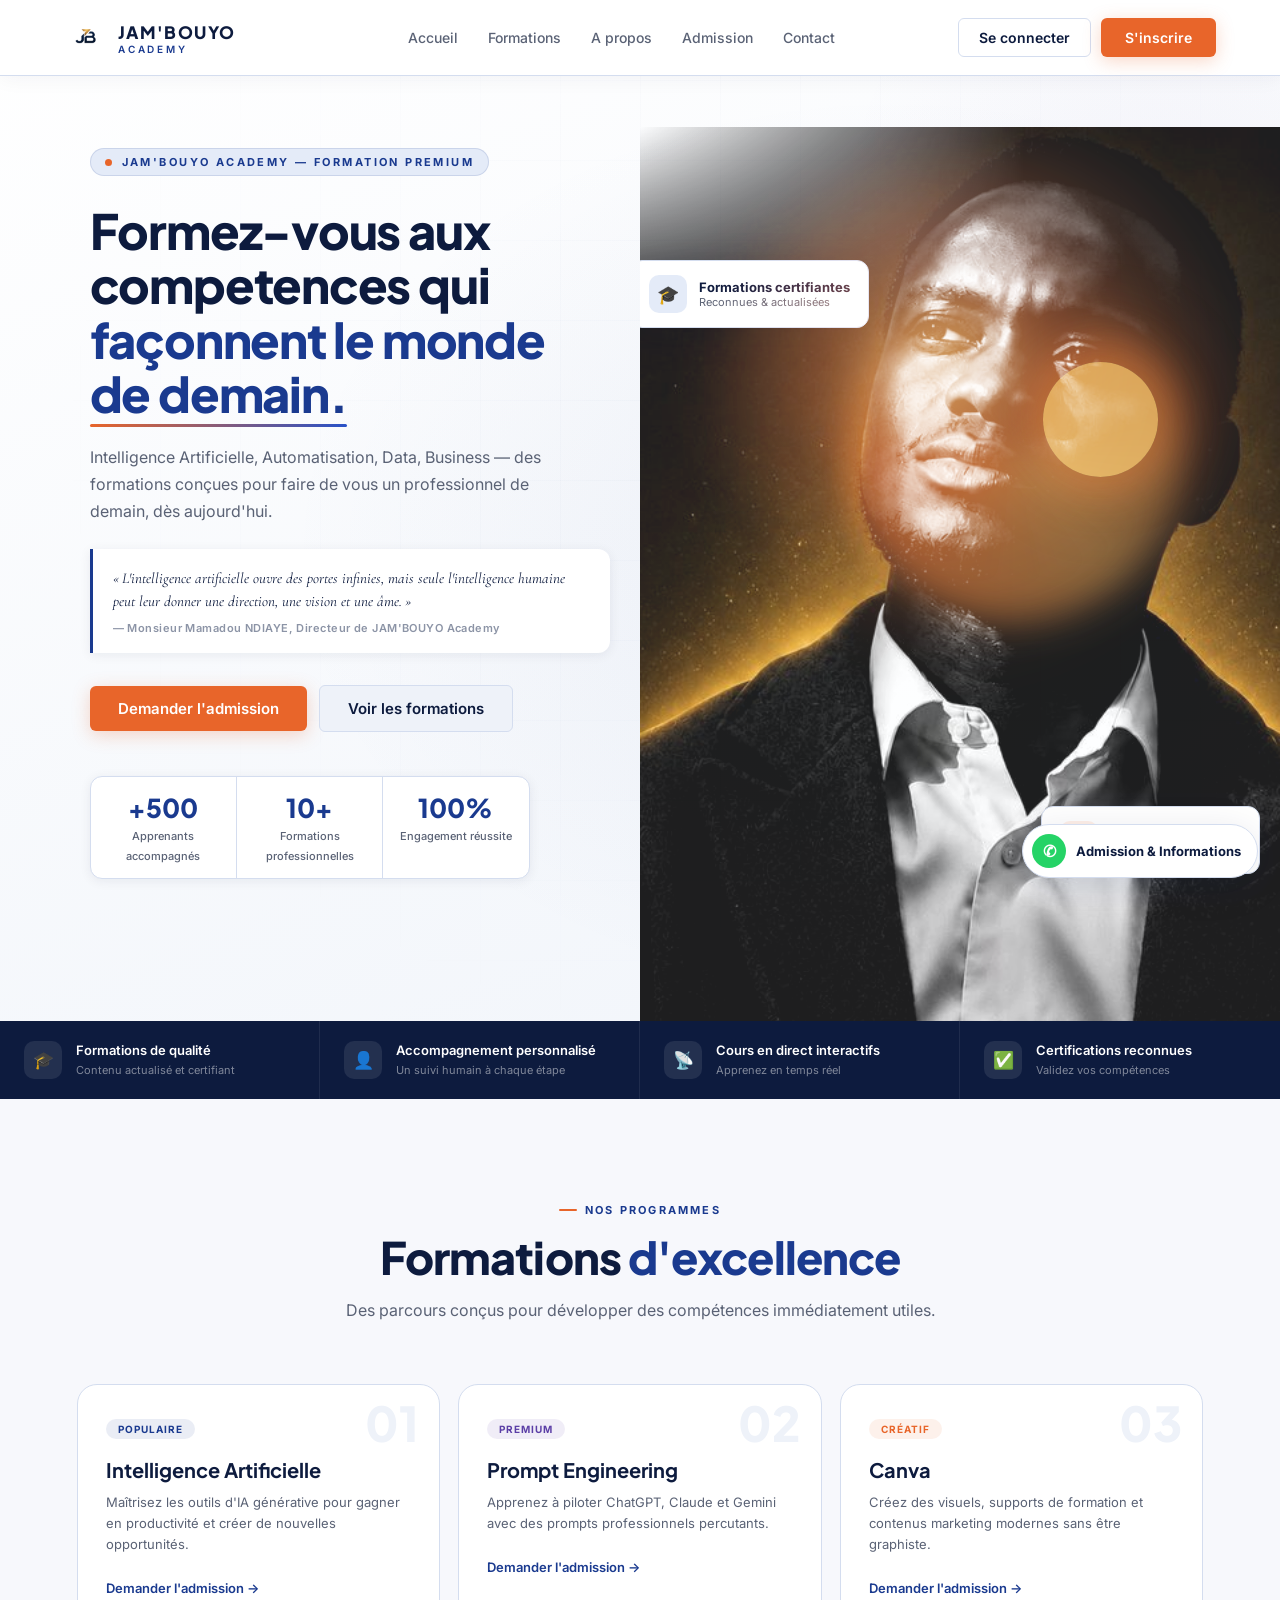
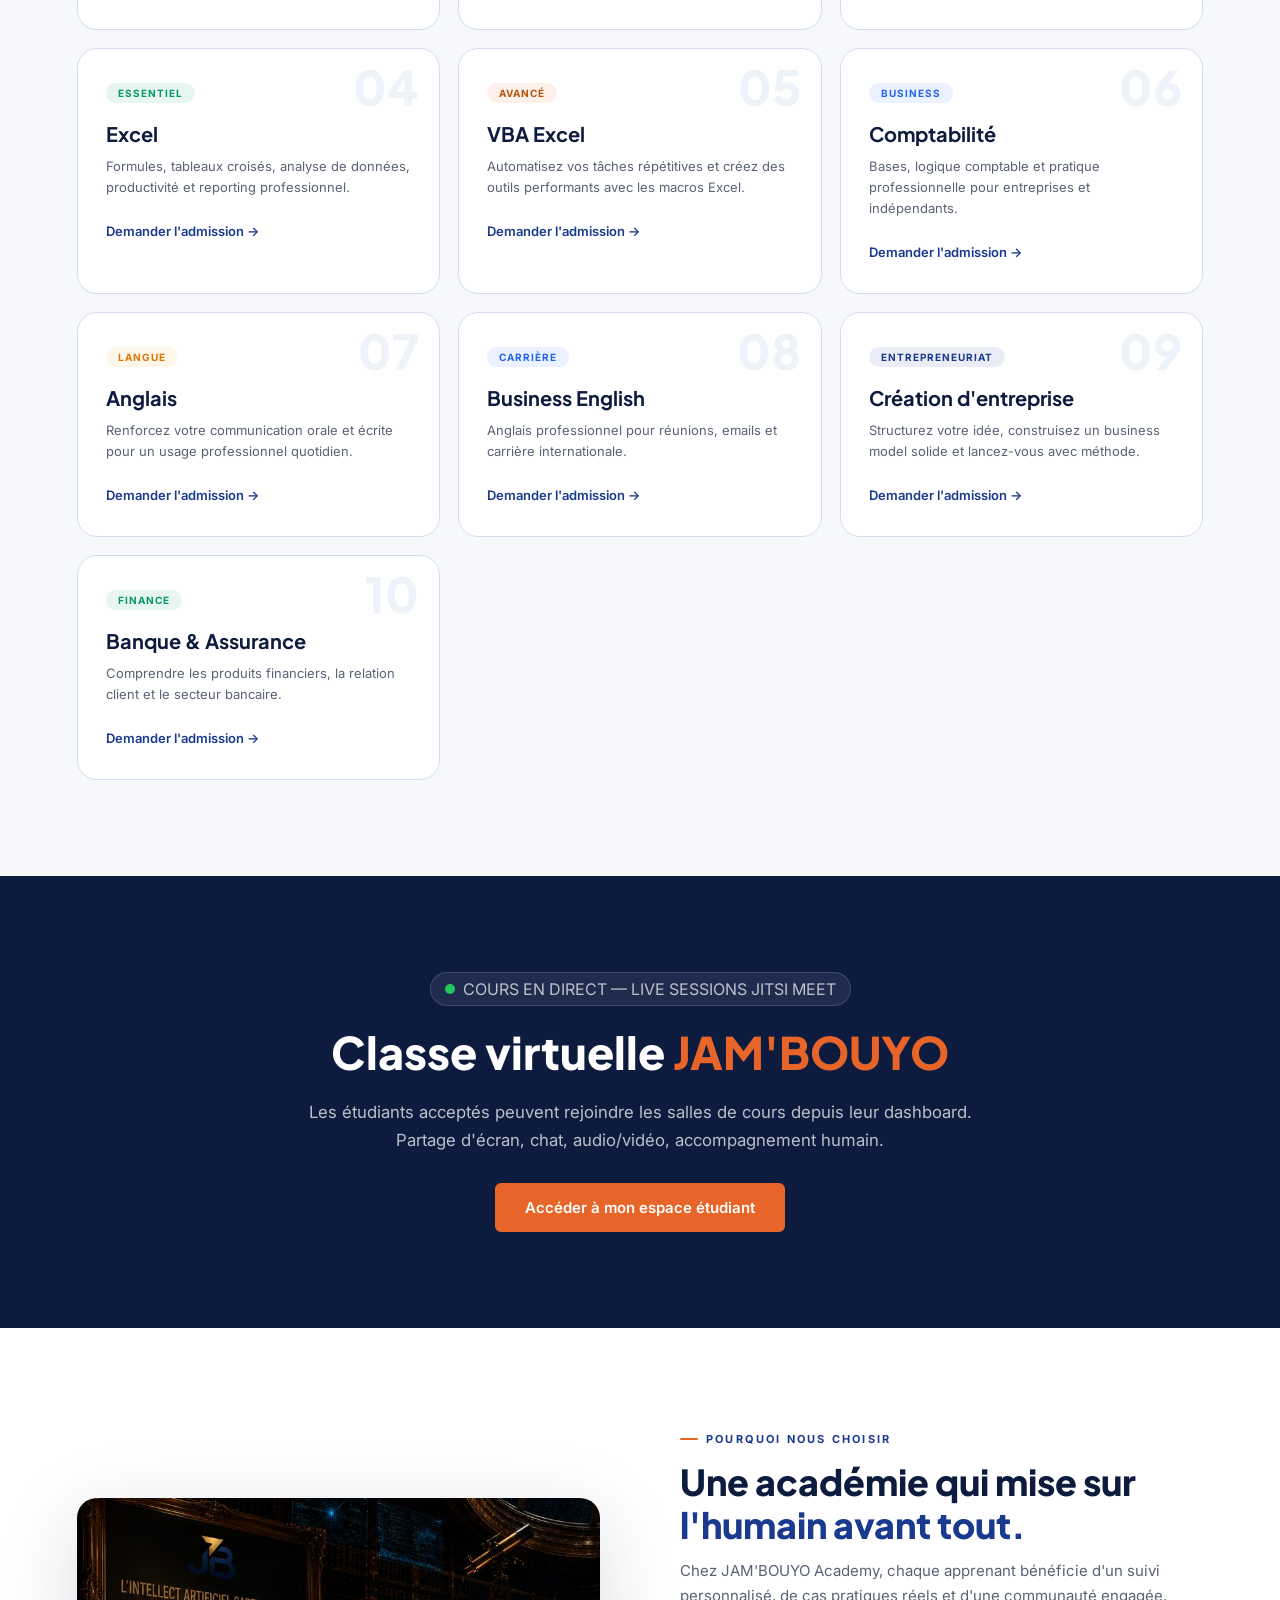
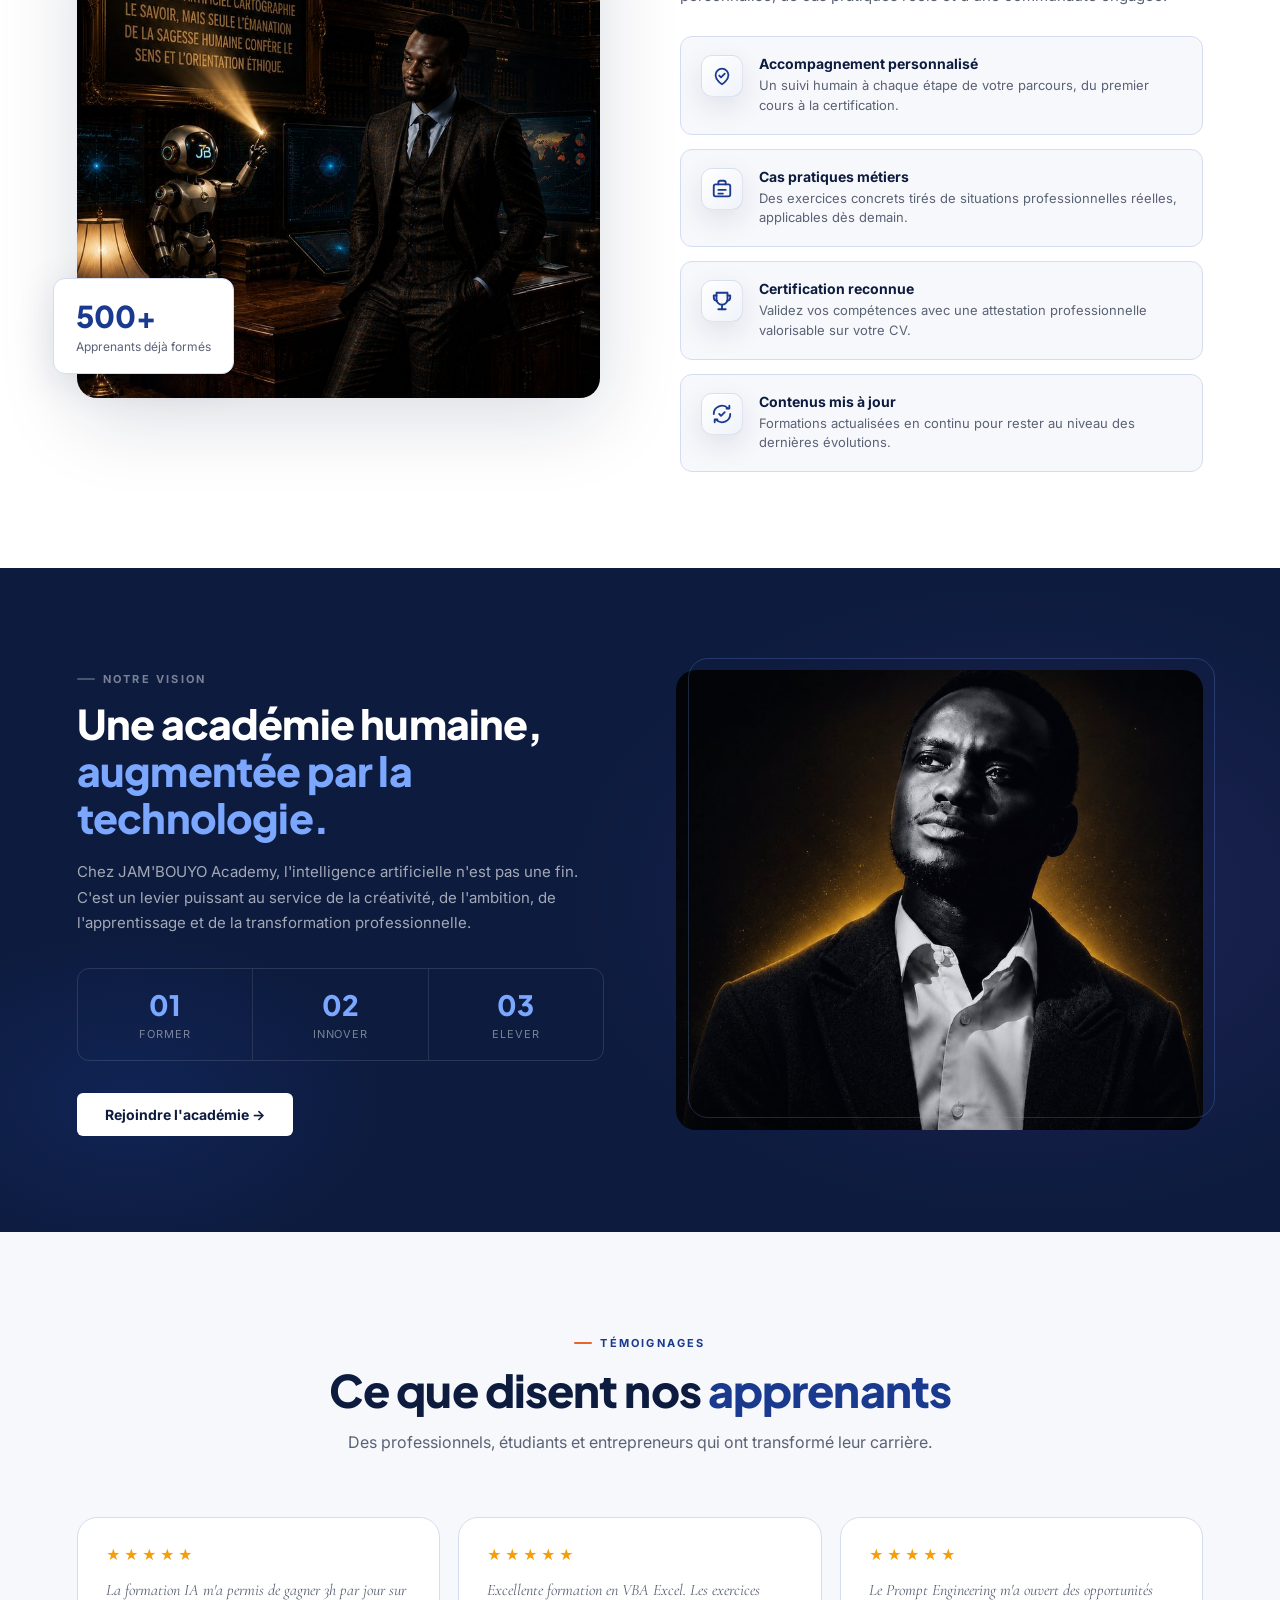
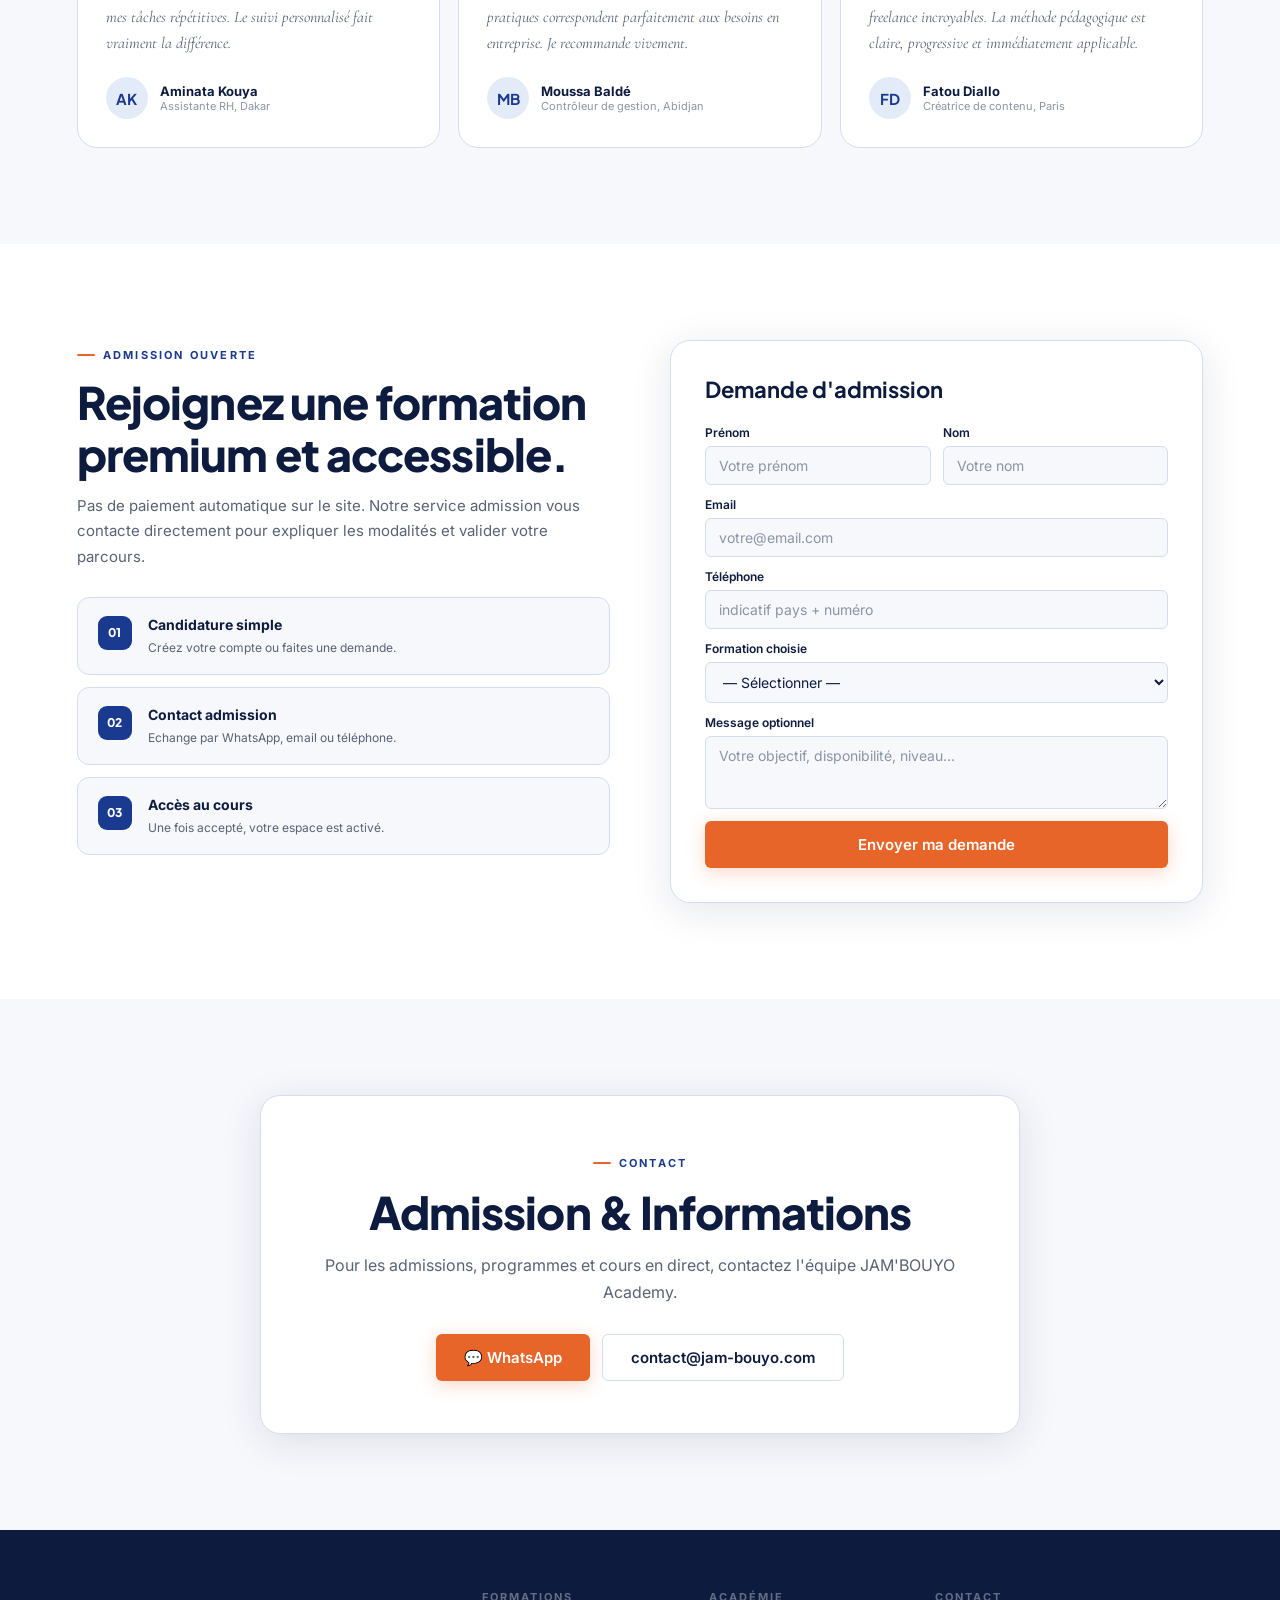
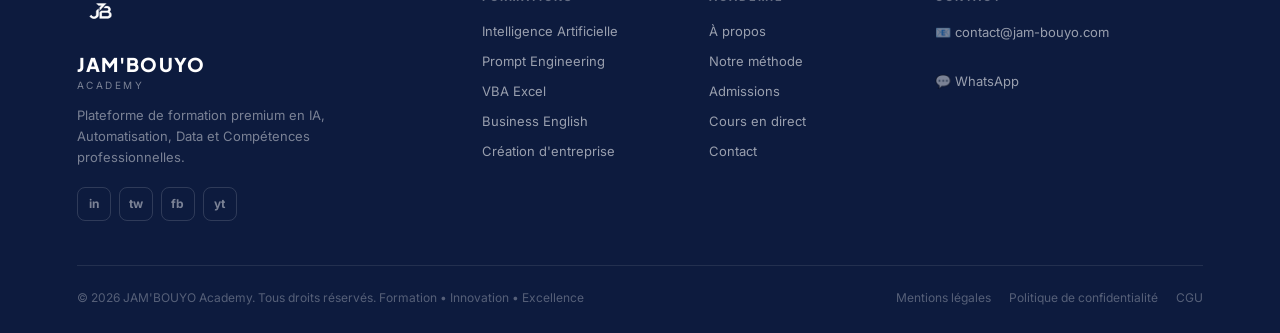
==== index.html @ 9a24eb60 "Rename index 7.html to index.html" ====
<!DOCTYPE html>
<html lang="fr">
<head>
<meta charset="UTF-8"/>
<meta name="viewport" content="width=device-width, initial-scale=1.0"/>
<title>JAM'BOUYO Academy</title>
<meta name="description" content="Plateforme de formation premium en IA, Automatisation, Data et Competences professionnelles.">
<link rel="preconnect" href="https://fonts.googleapis.com">
<link href="https://fonts.googleapis.com/css2?family=Plus+Jakarta+Sans:wght@300;400;500;600;700;800&family=Inter:wght@300;400;500;600;700&family=Cormorant+Garamond:ital,wght@0,400;1,500&display=swap" rel="stylesheet">
<style>
:root{--white:#FFFFFF;--off-white:#F7F8FC;--light-bg:#EEF2F9;--blue-light:#E4EBF8;--blue-night:#0D1B3E;--blue-deep:#0A1530;--blue-acad:#1A3A8F;--blue-mid:#2952C8;--violet:#5B3FA6;--orange:#E8652A;--orange-lt:#FFF0E8;--grey-text:#5A6275;--grey-light:#8C94A6;--border:#D4DDEF;--radius-sm:6px;--radius-md:12px;--radius-lg:20px;--shadow-sm:0 2px 12px rgba(13,27,62,.07);--shadow-md:0 8px 40px rgba(13,27,62,.11);--shadow-lg:0 20px 80px rgba(13,27,62,.15);}
*,*::before,*::after{box-sizing:border-box;margin:0;padding:0;}
html{scroll-behavior:smooth;}
body{font-family:'Inter',sans-serif;background:var(--white);color:var(--blue-night);overflow-x:hidden;-webkit-font-smoothing:antialiased;}

/* NAVBAR */
.jb-navbar{position:fixed;inset:0 0 auto 0;height:76px;z-index:1000;display:flex;align-items:center;padding:0 5vw;background:rgba(255,255,255,0.97);backdrop-filter:blur(20px);border-bottom:1px solid var(--border);box-shadow:0 2px 20px rgba(13,27,62,0.05);gap:12px;}
.jb-brand{display:flex;align-items:center;gap:12px;text-decoration:none;color:var(--blue-night);min-width:220px;}
.jb-brand-mark{width:42px;height:42px;object-fit:contain;}
.jb-brand strong{display:block;font-family:'Plus Jakarta Sans',sans-serif;font-weight:800;font-size:17px;letter-spacing:0.08em;color:var(--blue-night);}
.jb-brand small{display:block;font-size:10px;letter-spacing:0.28em;text-transform:uppercase;color:var(--blue-acad);font-weight:600;}
.jb-nav-links{display:flex;gap:30px;align-items:center;margin:auto;}
.jb-nav-links a{color:var(--grey-text);text-decoration:none;font-size:14px;font-weight:500;transition:color .2s;}
.jb-nav-links a:hover{color:var(--blue-acad);}
.jb-nav-actions{display:flex;gap:10px;}

/* BUTTONS */
.jb-btn{display:inline-flex;align-items:center;justify-content:center;gap:8px;font-family:'Inter',sans-serif;font-weight:600;font-size:14px;border:none;cursor:pointer;text-decoration:none;transition:all .22s ease;border-radius:var(--radius-sm);white-space:nowrap;}
.jb-btn-outline{background:transparent;border:1.5px solid var(--border);color:var(--blue-night);padding:10px 20px;}
.jb-btn-outline:hover{border-color:var(--blue-acad);color:var(--blue-acad);}
.jb-btn-primary{background:var(--orange);color:white;padding:11px 24px;box-shadow:0 4px 18px rgba(232,101,42,.26);}
.jb-btn-primary:hover{background:#d4571f;transform:translateY(-1px);}
.jb-btn-ghost{background:var(--light-bg);color:var(--blue-night);padding:11px 22px;border:1.5px solid var(--border);}
.jb-btn-ghost:hover{background:var(--blue-light);border-color:var(--blue-acad);}
.jb-btn-lg{padding:13px 28px;font-size:15px;}
.jb-btn-full{width:100%;justify-content:center;padding:14px;font-size:15px;}
.jb-btn-sm{font-size:12px !important;padding:6px 14px !important;}
.jb-btn-white{background:white;color:var(--blue-night);padding:13px 28px;border-radius:var(--radius-sm);font-weight:700;font-size:14px;text-decoration:none;display:inline-block;transition:all .22s;font-family:'Inter',sans-serif;}
.jb-btn-white:hover{background:var(--off-white);transform:translateY(-1px);}
.jb-btn-orange{background:var(--orange);color:white;border:2px solid var(--orange);}

/* MOBILE MENU */
.jb-mobile-menu{display:none;flex-direction:column;gap:5px;background:transparent;border:none;cursor:pointer;padding:4px;margin-left:auto;}
.jb-mobile-menu span{display:block;width:24px;height:2px;background:var(--blue-night);border-radius:2px;}

/* HERO */
.jb-hero{position:relative;min-height:100vh;padding-top:76px;display:grid;grid-template-columns:1fr 1fr;overflow:hidden;background:var(--white);}
.jb-hero-bg{position:absolute;inset:0;background:radial-gradient(ellipse 80% 70% at 70% 50%,rgba(26,58,143,0.055) 0%,transparent 60%),radial-gradient(ellipse 50% 60% at 90% 20%,rgba(91,63,166,0.04) 0%,transparent 50%),linear-gradient(160deg,#FFFFFF 0%,#F0F4FA 100%);z-index:0;}
.jb-hero-grid{position:absolute;inset:0;background-image:linear-gradient(rgba(26,58,143,0.025) 1px,transparent 1px),linear-gradient(90deg,rgba(26,58,143,0.025) 1px,transparent 1px);background-size:80px 80px;mask-image:radial-gradient(ellipse at 60% 40%,black 0%,transparent 70%);z-index:0;}
.jb-hero-copy{position:relative;z-index:2;padding:72px 0 220px 7vw;align-self:center;max-width:640px;}
.jb-eyebrow{display:inline-flex;align-items:center;gap:10px;background:var(--blue-light);color:var(--blue-acad);font-size:11px;font-weight:700;letter-spacing:0.22em;text-transform:uppercase;padding:6px 14px;border-radius:100px;margin-bottom:28px;border:1px solid rgba(26,58,143,0.13);}
.jb-dot{width:7px;height:7px;background:var(--orange);border-radius:50%;display:block;flex-shrink:0;}
.jb-hero-title{font-family:'Plus Jakarta Sans',sans-serif;font-weight:800;font-size:clamp(34px,3.8vw,58px);line-height:1.12;color:var(--blue-night);margin-bottom:22px;letter-spacing:-0.025em;}
.jb-hero-title em{font-style:normal;color:var(--blue-acad);position:relative;}
.jb-hero-title em::after{content:'';position:absolute;left:0;right:0;bottom:-3px;height:3px;background:linear-gradient(90deg,var(--orange),var(--blue-mid));border-radius:2px;}
.jb-hero-subtitle{font-size:16px;color:var(--grey-text);line-height:1.68;max-width:500px;margin-bottom:24px;}
.jb-director-quote{display:flex;align-items:flex-start;gap:14px;margin:0 0 32px;padding:18px 20px;background:var(--white);border-left:3px solid var(--blue-acad);border-radius:0 var(--radius-md) var(--radius-md) 0;box-shadow:var(--shadow-sm);max-width:520px;}
.jb-director-quote blockquote{font-family:'Cormorant Garamond',serif;font-style:italic;font-size:15px;color:var(--blue-night);line-height:1.55;}
.jb-director-quote cite{display:block;font-family:'Inter',sans-serif;font-style:normal;font-size:11px;color:var(--grey-light);font-weight:600;margin-top:8px;letter-spacing:0.04em;}
.jb-hero-cta{display:flex;gap:12px;align-items:center;flex-wrap:wrap;margin-bottom:44px;}
.jb-stats{display:flex;border:1px solid var(--border);border-radius:var(--radius-md);background:var(--white);box-shadow:var(--shadow-sm);overflow:hidden;max-width:440px;}
.jb-stat{flex:1;padding:14px 16px;text-align:center;border-right:1px solid var(--border);}
.jb-stat:last-child{border-right:none;}
.jb-stat strong{display:block;font-family:'Plus Jakarta Sans',sans-serif;font-weight:800;font-size:26px;color:var(--blue-acad);}
.jb-stat span{font-size:11px;color:var(--grey-text);font-weight:500;line-height:1.3;}
.jb-hero-visual{position:relative;z-index:1;display:flex;align-items:flex-end;justify-content:center;overflow:hidden;min-height:calc(100vh - 76px);}
.jb-hero-photo{position:absolute;bottom:0;right:0;width:100%;height:95%;object-fit:cover;object-position:center top;opacity:0.88;-webkit-mask-image:linear-gradient(to left,rgba(0,0,0,1) 40%,rgba(0,0,0,0) 100%),linear-gradient(to top,rgba(0,0,0,1) 80%,rgba(0,0,0,0) 100%);mask-image:linear-gradient(to left,rgba(0,0,0,1) 40%,rgba(0,0,0,0) 100%),linear-gradient(to top,rgba(0,0,0,1) 80%,rgba(0,0,0,0) 100%);filter:saturate(0.88) contrast(1.04);}
.jb-hero-badge{position:absolute;background:white;border-radius:var(--radius-md);box-shadow:var(--shadow-md);padding:14px 18px;display:flex;align-items:center;gap:12px;z-index:3;border:1px solid var(--border);}
.jb-badge-top{top:18%;left:-10px;}
.jb-badge-bottom{bottom:22%;right:20px;}
.jb-badge-icon{width:38px;height:38px;border-radius:10px;display:flex;align-items:center;justify-content:center;font-size:18px;flex-shrink:0;}
.jb-icon-blue{background:var(--blue-light);}
.jb-icon-orange{background:var(--orange-lt);}
.jb-hero-badge strong{display:block;font-size:13px;font-weight:700;color:var(--blue-night);}
.jb-hero-badge span{display:block;font-size:11px;color:var(--grey-text);}
.jb-hero-features{position:absolute;bottom:0;left:0;right:0;background:var(--blue-night);display:grid;grid-template-columns:repeat(4,1fr);z-index:4;}
.jb-feat-item{padding:20px 24px;border-right:1px solid rgba(255,255,255,0.08);display:flex;align-items:center;gap:14px;}
.jb-feat-item:last-child{border-right:none;}
.jb-feat-icon{width:38px;height:38px;background:rgba(255,255,255,0.09);border-radius:10px;display:flex;align-items:center;justify-content:center;font-size:17px;flex-shrink:0;}
.jb-feat-item strong{display:block;font-size:13px;font-weight:600;color:white;}
.jb-feat-item span{font-size:11px;color:rgba(255,255,255,0.48);}

/* SECTIONS */
.jb-section{padding:96px 6vw;}
.jb-section-white{background:var(--white);}
.jb-section-alt{background:var(--off-white);}
.jb-section-head{text-align:center;max-width:660px;margin:0 auto 60px;}
.jb-tag{display:inline-flex;align-items:center;gap:8px;color:var(--blue-acad);font-size:11px;font-weight:700;letter-spacing:0.2em;text-transform:uppercase;margin-bottom:14px;}
.jb-tag::before{content:'';width:18px;height:2px;background:var(--orange);border-radius:2px;}
.jb-tag-dark{color:rgba(255,255,255,0.45);}
.jb-tag-dark::before{background:rgba(255,255,255,0.25);}
.jb-tag-live{display:flex;align-items:center;gap:8px;color:rgba(255,255,255,.7);background:rgba(255,255,255,.08);padding:6px 14px;border-radius:100px;border:1px solid rgba(255,255,255,.15);}
.jb-tag-live::before{display:none;}
.jb-section-head h2,.jb-admission-left h2,.jb-contact-card h2{font-family:'Plus Jakarta Sans',sans-serif;font-weight:800;font-size:clamp(28px,3.5vw,48px);color:var(--blue-night);line-height:1.15;margin-bottom:14px;letter-spacing:-0.02em;}
.jb-section-head h2 em,.jb-why-text h2 em{font-style:normal;color:var(--blue-acad);}
.jb-section-head p{color:var(--grey-text);font-size:16px;line-height:1.7;}

/* FORMATIONS */
.jb-formations-grid{display:grid;grid-template-columns:repeat(3,1fr);gap:18px;max-width:1200px;margin:0 auto;}
.jb-formation-card{background:var(--white);border:1px solid var(--border);border-radius:var(--radius-lg);padding:32px 28px;position:relative;transition:all .26s ease;cursor:pointer;overflow:hidden;}
.jb-formation-card::before{content:'';position:absolute;top:0;left:0;width:3px;height:100%;background:linear-gradient(180deg,var(--blue-acad),var(--violet));opacity:0;transition:opacity .26s;}
.jb-formation-card:hover{box-shadow:var(--shadow-md);transform:translateY(-4px);border-color:transparent;}
.jb-formation-card:hover::before{opacity:1;}
.jb-card-num{position:absolute;top:14px;right:20px;font-family:'Plus Jakarta Sans',sans-serif;font-weight:800;font-size:48px;color:var(--light-bg);line-height:1;user-select:none;}
.jb-card-badge{display:inline-block;padding:4px 12px;border-radius:100px;font-size:10px;font-weight:700;letter-spacing:0.1em;text-transform:uppercase;margin-bottom:18px;}
.jb-badge-popular{background:rgba(26,58,143,0.09);color:var(--blue-acad);}
.jb-badge-premium{background:rgba(91,63,166,0.09);color:var(--violet);}
.jb-badge-creative{background:rgba(232,101,42,0.09);color:var(--orange);}
.jb-badge-essential{background:rgba(5,150,105,0.09);color:#059669;}
.jb-badge-advanced{background:rgba(220,68,5,0.08);color:#b45309;}
.jb-badge-business{background:rgba(37,99,235,0.09);color:#2563eb;}
.jb-badge-langue{background:rgba(245,158,11,0.09);color:#d97706;}
.jb-formation-card h3{font-family:'Plus Jakarta Sans',sans-serif;font-weight:700;font-size:20px;color:var(--blue-night);margin-bottom:10px;}
.jb-formation-card p{color:var(--grey-text);font-size:13px;line-height:1.62;margin-bottom:22px;}
.jb-card-link{color:var(--blue-acad);font-size:13px;font-weight:600;text-decoration:none;display:inline-flex;align-items:center;gap:6px;transition:color .2s;}
.jb-card-link:hover{color:var(--blue-mid);}

/* LIVE */
.jb-section-live{background:var(--blue-night);color:white;text-align:center;}
.jb-live-cta-inner{max-width:700px;margin:0 auto;display:flex;flex-direction:column;align-items:center;gap:20px;}
.jb-live-cta-inner h2{font-family:'Plus Jakarta Sans',sans-serif;font-size:clamp(2rem,4vw,2.8rem);font-weight:800;color:white;line-height:1.15;margin:0;}
.jb-live-cta-inner h2 em{font-style:normal;color:var(--orange);}
.jb-live-cta-inner>p{font-size:1.05rem;color:rgba(255,255,255,.72);line-height:1.7;margin:0;}
.jb-live-cta-actions{display:flex;gap:14px;flex-wrap:wrap;justify-content:center;margin-top:8px;}
.jb-live-dot{width:10px;height:10px;background:#22c55e;border-radius:50%;animation:pulse-live 1.4s ease-in-out infinite;display:inline-block;flex-shrink:0;}
@keyframes pulse-live{0%,100%{opacity:1;transform:scale(1);}50%{opacity:.5;transform:scale(1.3);}}

/* POURQUOI */
.jb-why-grid{display:grid;grid-template-columns:1fr 1fr;gap:80px;align-items:center;max-width:1200px;margin:0 auto;}
.jb-why-visual{position:relative;}
.jb-why-img{width:100%;border-radius:var(--radius-lg);object-fit:cover;height:500px;display:block;box-shadow:var(--shadow-lg);}
.jb-why-float{position:absolute;bottom:24px;left:-24px;background:white;border-radius:var(--radius-md);padding:18px 22px;box-shadow:var(--shadow-md);border:1px solid var(--border);}
.jb-why-float strong{display:block;font-family:'Plus Jakarta Sans',sans-serif;font-size:30px;font-weight:800;color:var(--blue-acad);}
.jb-why-float span{font-size:12px;color:var(--grey-text);}
.jb-why-text h2{font-family:'Plus Jakarta Sans',sans-serif;font-weight:800;font-size:clamp(26px,2.8vw,40px);color:var(--blue-night);line-height:1.2;margin-bottom:12px;}
.jb-why-intro{color:var(--grey-text);font-size:15px;line-height:1.68;margin-bottom:6px;}
.jb-why-items{display:grid;gap:14px;margin-top:28px;}
.jb-why-item{display:flex;align-items:flex-start;gap:16px;padding:18px 20px;background:var(--off-white);border-radius:var(--radius-md);border:1px solid var(--border);transition:all .22s;}
.jb-why-item:hover{background:var(--white);box-shadow:var(--shadow-sm);}
.jb-why-icon{width:42px;height:42px;border-radius:11px;display:flex;align-items:center;justify-content:center;font-size:18px;flex-shrink:0;}
.jb-icon-violet{background:rgba(91,63,166,0.1);}
.jb-icon-green{background:rgba(16,185,129,0.1);}
.jb-why-item h4{font-size:14px;font-weight:700;color:var(--blue-night);margin-bottom:4px;}
.jb-why-item p{font-size:13px;color:var(--grey-text);line-height:1.52;margin:0;}

/* VISION */
.jb-vision-section{background:var(--blue-night);color:white;position:relative;overflow:hidden;padding:96px 6vw;}
.jb-vision-section::before{content:'';position:absolute;inset:0;background:radial-gradient(ellipse 60% 80% at 80% 50%,rgba(91,63,166,0.22) 0%,transparent 60%),radial-gradient(ellipse 40% 50% at 10% 80%,rgba(26,58,143,0.28) 0%,transparent 50%);z-index:0;}
.jb-vision-inner{position:relative;z-index:1;display:grid;grid-template-columns:1fr 1fr;gap:72px;align-items:center;max-width:1200px;margin:0 auto;}
.jb-vision-text h2{font-family:'Plus Jakarta Sans',sans-serif;font-weight:800;font-size:clamp(28px,3.2vw,44px);line-height:1.15;color:white;margin-bottom:18px;letter-spacing:-0.02em;}
.jb-vision-text h2 em{font-style:normal;color:#7BA7FF;}
.jb-vision-text p{color:rgba(255,255,255,0.62);font-size:15px;line-height:1.7;margin-bottom:32px;}
.jb-pillars{display:flex;gap:0;border:1px solid rgba(255,255,255,0.12);border-radius:var(--radius-md);overflow:hidden;margin-bottom:32px;}
.jb-pillar{flex:1;padding:18px 20px;border-right:1px solid rgba(255,255,255,0.1);text-align:center;}
.jb-pillar:last-child{border-right:none;}
.jb-pillar strong{display:block;font-family:'Plus Jakarta Sans',sans-serif;font-size:28px;font-weight:800;color:#7BA7FF;}
.jb-pillar span{font-size:11px;color:rgba(255,255,255,0.45);letter-spacing:0.08em;text-transform:uppercase;}
.jb-vision-img-wrap{position:relative;}
.jb-vision-img{width:100%;border-radius:var(--radius-lg);object-fit:cover;height:460px;display:block;opacity:0.88;}
.jb-vision-frame{position:absolute;top:-12px;right:-12px;bottom:12px;left:12px;border:1px solid rgba(123,167,255,0.22);border-radius:var(--radius-lg);pointer-events:none;}

/* TEMOIGNAGES */
.jb-testi-grid{display:grid;grid-template-columns:repeat(3,1fr);gap:18px;max-width:1200px;margin:0 auto;}
.jb-testi-card{background:var(--white);border-radius:var(--radius-lg);padding:28px;border:1px solid var(--border);transition:all .22s;}
.jb-testi-card:hover{box-shadow:var(--shadow-md);transform:translateY(-3px);}
.jb-stars{color:#F59E0B;font-size:14px;margin-bottom:14px;letter-spacing:3px;}
.jb-testi-card blockquote{font-family:'Cormorant Garamond',serif;font-style:italic;font-size:16px;color:var(--grey-text);line-height:1.68;margin-bottom:20px;}
.jb-author{display:flex;align-items:center;gap:12px;}
.jb-avatar{width:42px;height:42px;border-radius:50%;background:var(--blue-light);display:flex;align-items:center;justify-content:center;font-weight:700;font-size:15px;color:var(--blue-acad);flex-shrink:0;font-family:'Plus Jakarta Sans',sans-serif;}
.jb-author-name{font-weight:700;font-size:13px;color:var(--blue-night);}
.jb-author-role{font-size:11px;color:var(--grey-light);}

/* ADMISSION */
.jb-admission-grid{display:grid;grid-template-columns:1fr 1fr;gap:60px;align-items:start;max-width:1200px;margin:0 auto;}
.jb-admission-left p{color:var(--grey-text);font-size:15px;line-height:1.68;margin-bottom:28px;}
.jb-steps{display:grid;gap:12px;}
.jb-step{display:flex;align-items:flex-start;gap:16px;padding:18px 20px;background:var(--off-white);border-radius:var(--radius-md);border:1px solid var(--border);}
.jb-step-num{width:34px;height:34px;border-radius:9px;background:var(--blue-acad);color:white;font-weight:800;font-size:12px;display:flex;align-items:center;justify-content:center;flex-shrink:0;font-family:'Plus Jakarta Sans',sans-serif;}
.jb-step h4{font-size:14px;font-weight:700;color:var(--blue-night);margin-bottom:3px;}
.jb-step span{font-size:12px;color:var(--grey-text);}
.jb-form-card{background:var(--white);border:1px solid var(--border);border-radius:var(--radius-lg);padding:34px;box-shadow:var(--shadow-md);}
.jb-form-card h3{font-family:'Plus Jakarta Sans',sans-serif;font-weight:700;font-size:22px;color:var(--blue-night);margin-bottom:22px;}
.jb-two-cols{display:grid;grid-template-columns:1fr 1fr;gap:12px;}
label{display:grid;gap:6px;font-size:12px;font-weight:600;color:var(--blue-night);margin-bottom:12px;}
input,select,textarea{background:var(--off-white);border:1.5px solid var(--border);color:var(--blue-night);border-radius:var(--radius-sm);padding:10px 13px;font:400 14px 'Inter',sans-serif;outline:none;transition:border-color .2s;width:100%;}
input:focus,select:focus,textarea:focus{border-color:var(--blue-acad);background:white;box-shadow:0 0 0 3px rgba(26,58,143,0.07);}
input::placeholder,textarea::placeholder{color:var(--grey-light);}
textarea{resize:vertical;}

/* CONTACT */
.jb-contact-card{max-width:760px;margin:0 auto;background:white;border:1px solid var(--border);border-radius:var(--radius-lg);padding:52px;text-align:center;box-shadow:var(--shadow-md);}
.jb-contact-card p{color:var(--grey-text);font-size:16px;line-height:1.68;margin-bottom:28px;}
.jb-contact-actions{display:flex;justify-content:center;gap:12px;flex-wrap:wrap;}

/* FOOTER */
.jb-footer{background:var(--blue-night);color:white;padding:60px 6vw 28px;}
.jb-footer-grid{display:grid;grid-template-columns:2fr 1fr 1fr 1.5fr;gap:48px;padding-bottom:44px;border-bottom:1px solid rgba(255,255,255,0.09);max-width:1200px;margin:0 auto;}
.jb-footer-brand strong{display:block;font-family:'Plus Jakarta Sans',sans-serif;font-size:19px;font-weight:800;letter-spacing:0.06em;margin-bottom:3px;color:white;}
.jb-footer-brand small{display:block;font-size:10px;letter-spacing:0.25em;text-transform:uppercase;color:rgba(255,255,255,0.45);margin-bottom:14px;}
.jb-footer-brand p{font-size:13px;color:rgba(255,255,255,0.45);line-height:1.65;max-width:260px;}
.jb-socials{display:flex;gap:8px;margin-top:18px;}
.jb-social{width:34px;height:34px;border:1px solid rgba(255,255,255,0.14);border-radius:8px;display:flex;align-items:center;justify-content:center;color:rgba(255,255,255,0.45);font-size:12px;font-weight:700;text-decoration:none;transition:all .2s;font-family:'Inter',sans-serif;}
.jb-social:hover{border-color:rgba(255,255,255,0.36);color:white;background:rgba(255,255,255,0.08);}
.jb-footer-col h4{font-size:11px;font-weight:700;letter-spacing:0.18em;text-transform:uppercase;color:rgba(255,255,255,0.36);margin-bottom:16px;}
.jb-footer-col ul{list-style:none;display:grid;gap:10px;}
.jb-footer-col ul li a{color:rgba(255,255,255,0.58);text-decoration:none;font-size:13px;transition:color .2s;}
.jb-footer-col ul li a:hover{color:white;}
.jb-footer-contact{font-size:13px;color:rgba(255,255,255,0.45);line-height:1.9;}
.jb-footer-contact a{color:rgba(255,255,255,0.58);text-decoration:none;}
.jb-footer-contact a:hover{color:white;}
.jb-footer-bottom{display:flex;justify-content:space-between;align-items:center;padding-top:24px;max-width:1200px;margin:0 auto;flex-wrap:wrap;gap:12px;}
.jb-footer-bottom p{font-size:12px;color:rgba(255,255,255,0.3);}
.jb-footer-links{display:flex;gap:18px;}
.jb-footer-links a{font-size:12px;color:rgba(255,255,255,0.3);text-decoration:none;transition:color .2s;}
.jb-footer-links a:hover{color:rgba(255,255,255,0.6);}

/* WA FLOAT */
.jb-wa-float{position:fixed;right:22px;bottom:22px;z-index:900;display:flex;align-items:center;gap:10px;background:white;border:1px solid var(--border);border-radius:100px;color:var(--blue-night);text-decoration:none;padding:9px 16px 9px 9px;box-shadow:var(--shadow-md);font-size:13px;font-weight:600;}
.jb-wa-icon{background:#25D366;width:34px;height:34px;border-radius:50%;display:flex;align-items:center;justify-content:center;color:white;font-size:16px;}

/* MODAL */
.jb-modal-overlay{position:fixed;inset:0;background:rgba(13,27,62,.55);backdrop-filter:blur(4px);z-index:9999;display:none;align-items:center;justify-content:center;padding:20px;}
.jb-modal-overlay.open{display:flex;}
.jb-modal{background:white;border-radius:var(--radius-lg);padding:40px 36px;max-width:420px;width:100%;position:relative;box-shadow:0 40px 100px rgba(0,0,0,.25);}
.jb-modal h2{font-family:'Plus Jakarta Sans',sans-serif;font-size:1.5rem;font-weight:800;color:var(--blue-night);margin-bottom:6px;}
.jb-modal>p{font-size:.9rem;color:var(--grey-text);margin-bottom:4px;}
.jb-modal-close{position:absolute;top:16px;right:20px;background:none;border:none;font-size:1.1rem;cursor:pointer;color:var(--grey-text);padding:4px 8px;border-radius:6px;}
.jb-modal-close:hover{background:var(--light-bg);}
.jb-modal-form{display:flex;flex-direction:column;gap:14px;margin-top:8px;}
.jb-modal-form label{margin-bottom:0;}
.jb-modal-error{color:var(--orange);font-size:13px;margin:0;display:none;}

/* DASHBOARD */
.jb-dashboard{min-height:100vh;background:var(--off-white);}
.jb-dash-header{position:sticky;top:0;z-index:100;background:white;border-bottom:1px solid var(--border);padding:0 32px;height:72px;display:flex;align-items:center;justify-content:space-between;box-shadow:var(--shadow-sm);}
.jb-dash-user{display:flex;align-items:center;gap:12px;font-size:.9rem;color:var(--grey-text);}
.jb-dash-body{max-width:1100px;margin:0 auto;padding:48px 24px;}
.jb-dash-welcome{margin-bottom:40px;}
.jb-dash-welcome h1{font-family:'Plus Jakarta Sans',sans-serif;font-size:2rem;font-weight:800;color:var(--blue-night);margin-bottom:10px;}
.jb-dash-welcome p{font-size:1rem;color:var(--grey-text);line-height:1.6;max-width:640px;}
.jb-jitsi-embed{background:white;border-radius:var(--radius-lg);overflow:hidden;box-shadow:var(--shadow-md);margin-bottom:40px;border:1px solid var(--border);display:none;}
.jb-jitsi-embed.open{display:block;}
.jb-jitsi-bar{background:var(--blue-night);color:white;padding:14px 20px;display:flex;align-items:center;justify-content:space-between;font-size:.9rem;font-weight:600;}
.jb-rooms-grid{display:grid;grid-template-columns:repeat(auto-fill,minmax(300px,1fr));gap:16px;margin-bottom:40px;}
.jb-room-card{background:white;border-radius:var(--radius-md);padding:20px 22px;display:flex;align-items:center;gap:16px;box-shadow:var(--shadow-sm);border:1px solid var(--border);transition:box-shadow .2s,transform .2s;}
.jb-room-card:hover{box-shadow:var(--shadow-md);transform:translateY(-2px);}
.jb-room-icon{width:48px;height:48px;border-radius:12px;display:flex;align-items:center;justify-content:center;font-size:1.4rem;flex-shrink:0;}
.jb-room-info{flex:1;min-width:0;}
.jb-room-info h3{font-size:.95rem;font-weight:700;color:var(--blue-night);margin-bottom:4px;}
.jb-room-status{font-size:.78rem;font-weight:600;}
.jb-dash-info-cards{display:grid;grid-template-columns:repeat(3,1fr);gap:20px;}
.jb-info-card{background:white;border-radius:var(--radius-md);padding:24px;border:1px solid var(--border);box-shadow:var(--shadow-sm);}
.jb-info-icon{font-size:1.8rem;margin-bottom:12px;}
.jb-info-card h4{font-family:'Plus Jakarta Sans',sans-serif;font-size:1rem;font-weight:700;color:var(--blue-night);margin-bottom:8px;}
.jb-info-card p{font-size:.87rem;color:var(--grey-text);line-height:1.6;}

/* ADMIN */
.jb-admin-table{width:100%;border-collapse:collapse;}
.jb-admin-table th{padding:12px 20px;text-align:left;font-size:11px;font-weight:700;letter-spacing:0.1em;text-transform:uppercase;color:var(--grey-light);background:var(--off-white);}
.jb-admin-table td{padding:14px 20px;border-top:1px solid var(--border);vertical-align:middle;}
.jb-admin-table tr:hover td{background:var(--off-white);}



/* PREMIUM ICONS + HERO ORANGE LIGHT */
.jb-hero::after{
  content:'';
  position:absolute;
  width:520px;
  height:520px;
  right:3%;
  top:13%;
  border-radius:50%;
  background:
    radial-gradient(circle at 42% 42%, rgba(255,184,92,.85) 0%, rgba(232,101,42,.48) 24%, rgba(232,101,42,.18) 46%, rgba(232,101,42,0) 72%);
  filter:blur(26px);
  opacity:.95;
  z-index:2;
  pointer-events:none;
  mix-blend-mode:screen;
  animation:jbOrangeGlow 4.2s ease-in-out infinite;
}
.jb-hero-visual::before{
  content:'';
  position:absolute;
  width:340px;
  height:340px;
  right:15%;
  top:20%;
  border-radius:50%;
  background:
    conic-gradient(from 20deg, rgba(255,255,255,0), rgba(255,184,92,.55), rgba(232,101,42,.78), rgba(255,255,255,0));
  filter:blur(18px);
  opacity:.78;
  z-index:3;
  pointer-events:none;
  mix-blend-mode:screen;
  animation:jbOrangeSweep 7s linear infinite;
}
.jb-hero-visual::after{
  content:'';
  position:absolute;
  right:19%;
  top:28%;
  width:115px;
  height:115px;
  border-radius:50%;
  background:rgba(255,184,92,.78);
  box-shadow:0 0 38px 22px rgba(232,101,42,.45),0 0 90px 48px rgba(232,101,42,.22);
  z-index:4;
  pointer-events:none;
  mix-blend-mode:screen;
  animation:jbOrangePulse 2.6s ease-in-out infinite;
}
@keyframes jbOrangeGlow{
  0%,100%{transform:translate3d(0,0,0) scale(.86);opacity:.56;}
  50%{transform:translate3d(-38px,28px,0) scale(1.18);opacity:1;}
}
@keyframes jbOrangeSweep{
  from{transform:rotate(0deg) scale(.98);}
  to{transform:rotate(360deg) scale(1.06);}
}
@keyframes jbOrangePulse{
  0%,100%{transform:scale(.78);opacity:.45;}
  50%{transform:scale(1.16);opacity:.95;}
}
@media(max-width:900px){
  .jb-hero::after{right:-90px;top:18%;width:360px;height:360px;}
}
.jb-why-icon{
  background:linear-gradient(135deg,rgba(255,255,255,.95),rgba(238,242,249,.95)) !important;
  color:var(--blue-acad);
  border:1px solid rgba(26,58,143,.12);
  box-shadow:0 10px 28px rgba(13,27,62,.10), inset 0 1px 0 rgba(255,255,255,.75);
  position:relative;
}
.jb-why-icon::after{
  content:'';
  position:absolute;
  inset:-1px;
  border-radius:12px;
  background:linear-gradient(135deg,rgba(232,101,42,.22),rgba(41,82,200,.16));
  opacity:.65;
  z-index:-1;
}
.jb-why-icon svg{
  width:22px;
  height:22px;
  stroke:currentColor;
  stroke-width:2;
  fill:none;
  stroke-linecap:round;
  stroke-linejoin:round;
}
.jb-why-item:hover .jb-why-icon{
  transform:translateY(-2px);
  box-shadow:0 14px 34px rgba(13,27,62,.14), 0 0 0 4px rgba(232,101,42,.08);
}

/* RESPONSIVE */
@media(max-width:1100px){.jb-formations-grid{grid-template-columns:repeat(2,1fr);}.jb-footer-grid{grid-template-columns:1fr 1fr;gap:36px;}.jb-dash-info-cards{grid-template-columns:1fr 1fr;}}
@media(max-width:900px){.jb-hero{grid-template-columns:1fr;}.jb-hero-copy{padding:80px 24px 240px;max-width:none;}.jb-hero-visual{display:none;}.jb-hero-features{grid-template-columns:1fr 1fr;}.jb-why-grid,.jb-vision-inner,.jb-admission-grid,.jb-testi-grid{grid-template-columns:1fr;gap:36px;}.jb-why-float{display:none;}.jb-nav-links{display:none;position:fixed;top:76px;left:0;right:0;background:white;border-bottom:1px solid var(--border);flex-direction:column;padding:20px 24px;gap:14px;box-shadow:var(--shadow-md);z-index:999;}.jb-nav-links.open{display:flex;}.jb-nav-actions{display:none;}.jb-mobile-menu{display:flex;}.jb-section{padding:72px 20px;}.jb-contact-card{padding:32px 22px;}.jb-vision-img{height:300px;}.jb-why-img{height:320px;}.jb-vision-section{padding:72px 20px;}.jb-dash-info-cards{grid-template-columns:1fr;}.jb-rooms-grid{grid-template-columns:1fr;}.jb-dash-header{padding:0 16px;}}
@media(max-width:600px){.jb-formations-grid{grid-template-columns:1fr;}.jb-footer-grid{grid-template-columns:1fr;gap:28px;}.jb-hero-features{grid-template-columns:1fr;}.jb-two-cols{grid-template-columns:1fr;}.jb-footer-bottom{flex-direction:column;align-items:flex-start;}.jb-wa-float strong{display:none;}.jb-hero-copy{padding-bottom:280px;}.jb-modal{padding:28px 20px;}.jb-contact-card{padding:28px 16px;}}
</style>
</head>
<body>

<!-- LOGIN MODAL -->
<div class="jb-modal-overlay" id="loginModal">
  <div class="jb-modal">
    <button class="jb-modal-close" onclick="closeLogin()">&#x2715;</button>
    <img src="[data-uri]" alt="Logo" style="height:48px;margin-bottom:8px;border-radius:10px;">
    <h2>Espace Etudiant</h2>
    <p>Connectez-vous pour acceder a vos cours en direct.</p>
    <div class="jb-modal-form">
      <label>Email<input type="email" id="loginEmail" placeholder="votre@email.com"></label>
      <label>Mot de passe<input type="password" id="loginPass" placeholder="&bull;&bull;&bull;&bull;&bull;&bull;&bull;&bull;"></label>
      <p class="jb-modal-error" id="loginError">Email ou mot de passe incorrect.</p>
      <button class="jb-btn jb-btn-primary jb-btn-full" onclick="doLogin()">Se connecter</button>
    </div>
    <p style="text-align:center;margin-top:16px;font-size:13px;color:#64748b;">Pas encore de compte ? <a href="#admission" onclick="closeLogin()" style="color:var(--blue-acad);">Demander l&#x27;admission</a></p>
  </div>
</div>

<!-- HOME VIEW -->
<div id="home-view">
  <header class="jb-navbar">
    <a class="jb-brand" href="#">
      <img src="[data-uri]" alt="Logo" class="jb-brand-mark">
      <div><strong>JAM&#x27;BOUYO</strong><small>Academy</small></div>
    </a>
    <nav class="jb-nav-links" id="navLinks">
      <a href="#home" onclick="closeMenu()">Accueil</a>
      <a href="#formations" onclick="closeMenu()">Formations</a>
      <a href="#vision" onclick="closeMenu()">A propos</a>
      <a href="#admission" onclick="closeMenu()">Admission</a>
      <a href="#contact" onclick="closeMenu()">Contact</a>
    </nav>
    <div class="jb-nav-actions">
      <button class="jb-btn jb-btn-outline" onclick="openLogin()">Se connecter</button>
      <a href="#admission" class="jb-btn jb-btn-primary">S&#x27;inscrire</a>
    </div>
    <button class="jb-mobile-menu" id="mobileMenuBtn" onclick="toggleMenu()"><span></span><span></span><span></span></button>
  </header>

  <main>
    <!-- HERO -->
    <section id="home" class="jb-hero">
      <div class="jb-hero-bg"></div><div class="jb-hero-grid"></div>
      <div class="jb-hero-copy">
        <div class="jb-eyebrow"><span class="jb-dot"></span>JAM&#x27;BOUYO ACADEMY &mdash; Formation Premium</div>
        <h1 class="jb-hero-title">Formez-vous aux<br>competences qui<br><em>fa&ccedil;onnent le monde<br>de demain.</em></h1>
        <p class="jb-hero-subtitle">Intelligence Artificielle, Automatisation, Data, Business &mdash; des formations con&ccedil;ues pour faire de vous un professionnel de demain, d&egrave;s aujourd&#x27;hui.</p>
        <div class="jb-director-quote">
          <div>
            <blockquote>&laquo;&thinsp;L&#x27;intelligence artificielle ouvre des portes infinies, mais seule l&#x27;intelligence humaine peut leur donner une direction, une vision et une &acirc;me.&thinsp;&raquo;</blockquote>
            <cite>&mdash; Monsieur Mamadou NDIAYE, Directeur de JAM&#x27;BOUYO Academy</cite>
          </div>
        </div>
        <div class="jb-hero-cta">
          <a href="#admission" class="jb-btn jb-btn-primary jb-btn-lg">Demander l&#x27;admission</a>
          <a href="#formations" class="jb-btn jb-btn-ghost jb-btn-lg">Voir les formations</a>
        </div>
        <div class="jb-stats">
          <div class="jb-stat"><strong>+500</strong><span>Apprenants accompagn&eacute;s</span></div>
          <div class="jb-stat"><strong>10+</strong><span>Formations professionnelles</span></div>
          <div class="jb-stat"><strong>100%</strong><span>Engagement r&eacute;ussite</span></div>
        </div>
      </div>
      <div class="jb-hero-visual">
        <img src="[data-uri]" alt="Directeur JAM&#x27;BOUYO Academy" class="jb-hero-photo">
        <div class="jb-hero-badge jb-badge-top"><div class="jb-badge-icon jb-icon-blue">&#x1F393;</div><div><strong>Formations certifiantes</strong><span>Reconnues &amp; actualis&eacute;es</span></div></div>
        <div class="jb-hero-badge jb-badge-bottom"><div class="jb-badge-icon jb-icon-orange">&#x26A1;</div><div><strong>Cours en direct</strong><span>Live avec vos formateurs</span></div></div>
      </div>
      <div class="jb-hero-features">
        <div class="jb-feat-item"><div class="jb-feat-icon">&#x1F393;</div><div><strong>Formations de qualit&eacute;</strong><span>Contenu actualis&eacute; et certifiant</span></div></div>
        <div class="jb-feat-item"><div class="jb-feat-icon">&#x1F464;</div><div><strong>Accompagnement personnalis&eacute;</strong><span>Un suivi humain &agrave; chaque &eacute;tape</span></div></div>
        <div class="jb-feat-item"><div class="jb-feat-icon">&#x1F4E1;</div><div><strong>Cours en direct interactifs</strong><span>Apprenez en temps r&eacute;el</span></div></div>
        <div class="jb-feat-item"><div class="jb-feat-icon">&#x2705;</div><div><strong>Certifications reconnues</strong><span>Validez vos comp&eacute;tences</span></div></div>
      </div>
    </section>

    <!-- FORMATIONS -->
    <section id="formations" class="jb-section jb-section-alt">
      <div class="jb-section-head"><div class="jb-tag">Nos programmes</div><h2>Formations <em>d&#x27;excellence</em></h2><p>Des parcours con&ccedil;us pour d&eacute;velopper des comp&eacute;tences imm&eacute;diatement utiles.</p></div>
      <div class="jb-formations-grid">
        <div class="jb-formation-card"><span class="jb-card-num">01</span><div class="jb-card-badge jb-badge-popular">Populaire</div><h3>Intelligence Artificielle</h3><p>Ma&icirc;trisez les outils d&#x27;IA g&eacute;n&eacute;rative pour gagner en productivit&eacute; et cr&eacute;er de nouvelles opportunit&eacute;s.</p><a href="#admission" class="jb-card-link">Demander l&#x27;admission &rarr;</a></div>
        <div class="jb-formation-card"><span class="jb-card-num">02</span><div class="jb-card-badge jb-badge-premium">Premium</div><h3>Prompt Engineering</h3><p>Apprenez &agrave; piloter ChatGPT, Claude et Gemini avec des prompts professionnels percutants.</p><a href="#admission" class="jb-card-link">Demander l&#x27;admission &rarr;</a></div>
        <div class="jb-formation-card"><span class="jb-card-num">03</span><div class="jb-card-badge jb-badge-creative">Cr&eacute;atif</div><h3>Canva</h3><p>Cr&eacute;ez des visuels, supports de formation et contenus marketing modernes sans &ecirc;tre graphiste.</p><a href="#admission" class="jb-card-link">Demander l&#x27;admission &rarr;</a></div>
        <div class="jb-formation-card"><span class="jb-card-num">04</span><div class="jb-card-badge jb-badge-essential">Essentiel</div><h3>Excel</h3><p>Formules, tableaux crois&eacute;s, analyse de donn&eacute;es, productivit&eacute; et reporting professionnel.</p><a href="#admission" class="jb-card-link">Demander l&#x27;admission &rarr;</a></div>
        <div class="jb-formation-card"><span class="jb-card-num">05</span><div class="jb-card-badge jb-badge-advanced">Avanc&eacute;</div><h3>VBA Excel</h3><p>Automatisez vos t&acirc;ches r&eacute;p&eacute;titives et cr&eacute;ez des outils performants avec les macros Excel.</p><a href="#admission" class="jb-card-link">Demander l&#x27;admission &rarr;</a></div>
        <div class="jb-formation-card"><span class="jb-card-num">06</span><div class="jb-card-badge jb-badge-business">Business</div><h3>Comptabilit&eacute;</h3><p>Bases, logique comptable et pratique professionnelle pour entreprises et ind&eacute;pendants.</p><a href="#admission" class="jb-card-link">Demander l&#x27;admission &rarr;</a></div>
        <div class="jb-formation-card"><span class="jb-card-num">07</span><div class="jb-card-badge jb-badge-langue">Langue</div><h3>Anglais</h3><p>Renforcez votre communication orale et &eacute;crite pour un usage professionnel quotidien.</p><a href="#admission" class="jb-card-link">Demander l&#x27;admission &rarr;</a></div>
        <div class="jb-formation-card"><span class="jb-card-num">08</span><div class="jb-card-badge jb-badge-business">Carri&egrave;re</div><h3>Business English</h3><p>Anglais professionnel pour r&eacute;unions, emails et carri&egrave;re internationale.</p><a href="#admission" class="jb-card-link">Demander l&#x27;admission &rarr;</a></div>
        <div class="jb-formation-card"><span class="jb-card-num">09</span><div class="jb-card-badge jb-badge-popular">Entrepreneuriat</div><h3>Cr&eacute;ation d&#x27;entreprise</h3><p>Structurez votre id&eacute;e, construisez un business model solide et lancez-vous avec m&eacute;thode.</p><a href="#admission" class="jb-card-link">Demander l&#x27;admission &rarr;</a></div>
        <div class="jb-formation-card"><span class="jb-card-num">10</span><div class="jb-card-badge jb-badge-essential">Finance</div><h3>Banque &amp; Assurance</h3><p>Comprendre les produits financiers, la relation client et le secteur bancaire.</p><a href="#admission" class="jb-card-link">Demander l&#x27;admission &rarr;</a></div>
      </div>
    </section>

    <!-- LIVE -->
    <section id="live" class="jb-section jb-section-live">
      <div class="jb-live-cta-inner">
        <div class="jb-tag-live"><span class="jb-live-dot"></span>COURS EN DIRECT &mdash; LIVE SESSIONS JITSI MEET</div>
        <h2>Classe virtuelle <em>JAM&#x27;BOUYO</em></h2>
        <p>Les &eacute;tudiants accept&eacute;s peuvent rejoindre les salles de cours depuis leur dashboard.<br>Partage d&#x27;&eacute;cran, chat, audio/vid&eacute;o, accompagnement humain.</p>
        <div class="jb-live-cta-actions">
          <button class="jb-btn jb-btn-orange jb-btn-lg" onclick="openLogin()">Acc&eacute;der &agrave; mon espace &eacute;tudiant</button>
        </div>
      </div>
    </section>

    <!-- POURQUOI -->
    <section class="jb-section jb-section-white">
      <div class="jb-why-grid">
        <div class="jb-why-visual">
          <img src="[data-uri]" alt="Vision" class="jb-why-img">
          <div class="jb-why-float"><strong>500+</strong><span>Apprenants d&eacute;j&agrave; form&eacute;s</span></div>
        </div>
        <div class="jb-why-text">
          <div class="jb-tag">Pourquoi nous choisir</div>
          <h2>Une acad&eacute;mie qui mise sur<br><em>l&#x27;humain avant tout.</em></h2>
          <p class="jb-why-intro">Chez JAM&#x27;BOUYO Academy, chaque apprenant b&eacute;n&eacute;ficie d&#x27;un suivi personnalis&eacute;, de cas pratiques r&eacute;els et d&#x27;une communaut&eacute; engag&eacute;e.</p>
          <div class="jb-why-items">
            <div class="jb-why-item"><div class="jb-why-icon jb-icon-blue"><svg viewBox="0 0 24 24" aria-hidden="true"><path d="M12 21s-7-4.2-7-10a7 7 0 0 1 14 0c0 5.8-7 10-7 10Z"></path><path d="M9 11.5l2 2 4-4"></path></svg></div><div><h4>Accompagnement personnalis&eacute;</h4><p>Un suivi humain &agrave; chaque &eacute;tape de votre parcours, du premier cours &agrave; la certification.</p></div></div>
            <div class="jb-why-item"><div class="jb-why-icon jb-icon-orange"><svg viewBox="0 0 24 24" aria-hidden="true"><rect x="3" y="7" width="18" height="13" rx="2"></rect><path d="M8 7V5a2 2 0 0 1 2-2h4a2 2 0 0 1 2 2v2"></path><path d="M8 13h8"></path><path d="M8 17h5"></path></svg></div><div><h4>Cas pratiques m&eacute;tiers</h4><p>Des exercices concrets tir&eacute;s de situations professionnelles r&eacute;elles, applicables d&egrave;s demain.</p></div></div>
            <div class="jb-why-item"><div class="jb-why-icon jb-icon-violet"><svg viewBox="0 0 24 24" aria-hidden="true"><path d="M6 3h12v7a6 6 0 0 1-12 0V3Z"></path><path d="M8 21h8"></path><path d="M12 16v5"></path><path d="M18 6h3v2a4 4 0 0 1-3.4 4"></path><path d="M6 6H3v2a4 4 0 0 0 3.4 4"></path></svg></div><div><h4>Certification reconnue</h4><p>Validez vos comp&eacute;tences avec une attestation professionnelle valorisable sur votre CV.</p></div></div>
            <div class="jb-why-item"><div class="jb-why-icon jb-icon-green"><svg viewBox="0 0 24 24" aria-hidden="true"><path d="M21 12a9 9 0 0 1-15.5 6.2"></path><path d="M3 12A9 9 0 0 1 18.5 5.8"></path><path d="M7 18H4v3"></path><path d="M17 6h3V3"></path><path d="M9 12l2 2 4-4"></path></svg></div><div><h4>Contenus mis &agrave; jour</h4><p>Formations actualis&eacute;es en continu pour rester au niveau des derni&egrave;res &eacute;volutions.</p></div></div>
          </div>
        </div>
      </div>
    </section>

    <!-- VISION -->
    <section id="vision" class="jb-vision-section">
      <div class="jb-vision-inner">
        <div class="jb-vision-text">
          <div class="jb-tag jb-tag-dark">Notre vision</div>
          <h2>Une acad&eacute;mie humaine,<br><em>augment&eacute;e par la technologie.</em></h2>
          <p>Chez JAM&#x27;BOUYO Academy, l&#x27;intelligence artificielle n&#x27;est pas une fin. C&#x27;est un levier puissant au service de la cr&eacute;ativit&eacute;, de l&#x27;ambition, de l&#x27;apprentissage et de la transformation professionnelle.</p>
          <div class="jb-pillars">
            <div class="jb-pillar"><strong>01</strong><span>Former</span></div>
            <div class="jb-pillar"><strong>02</strong><span>Innover</span></div>
            <div class="jb-pillar"><strong>03</strong><span>Elever</span></div>
          </div>
          <a href="#admission" class="jb-btn-white">Rejoindre l&#x27;acad&eacute;mie &rarr;</a>
        </div>
        <div class="jb-vision-img-wrap">
          <img src="[data-uri]" alt="Directeur" class="jb-vision-img">
          <div class="jb-vision-frame"></div>
        </div>
      </div>
    </section>

    <!-- TEMOIGNAGES -->
    <section class="jb-section jb-section-alt">
      <div class="jb-section-head"><div class="jb-tag">T&eacute;moignages</div><h2>Ce que disent nos <em>apprenants</em></h2><p>Des professionnels, &eacute;tudiants et entrepreneurs qui ont transform&eacute; leur carri&egrave;re.</p></div>
      <div class="jb-testi-grid">
        <div class="jb-testi-card"><div class="jb-stars">&#x2605;&#x2605;&#x2605;&#x2605;&#x2605;</div><blockquote>La formation IA m&#x27;a permis de gagner 3h par jour sur mes t&acirc;ches r&eacute;p&eacute;titives. Le suivi personnalis&eacute; fait vraiment la diff&eacute;rence.</blockquote><div class="jb-author"><div class="jb-avatar">AK</div><div><div class="jb-author-name">Aminata Kouya</div><div class="jb-author-role">Assistante RH, Dakar</div></div></div></div>
        <div class="jb-testi-card"><div class="jb-stars">&#x2605;&#x2605;&#x2605;&#x2605;&#x2605;</div><blockquote>Excellente formation en VBA Excel. Les exercices pratiques correspondent parfaitement aux besoins en entreprise. Je recommande vivement.</blockquote><div class="jb-author"><div class="jb-avatar">MB</div><div><div class="jb-author-name">Moussa Bald&eacute;</div><div class="jb-author-role">Contr&ocirc;leur de gestion, Abidjan</div></div></div></div>
        <div class="jb-testi-card"><div class="jb-stars">&#x2605;&#x2605;&#x2605;&#x2605;&#x2605;</div><blockquote>Le Prompt Engineering m&#x27;a ouvert des opportunit&eacute;s freelance incroyables. La m&eacute;thode p&eacute;dagogique est claire, progressive et imm&eacute;diatement applicable.</blockquote><div class="jb-author"><div class="jb-avatar">FD</div><div><div class="jb-author-name">Fatou Diallo</div><div class="jb-author-role">Cr&eacute;atrice de contenu, Paris</div></div></div></div>
      </div>
    </section>

    <!-- ADMISSION -->
    <section id="admission" class="jb-section jb-section-white">
      <div class="jb-admission-grid">
        <div class="jb-admission-left">
          <div class="jb-tag">Admission ouverte</div>
          <h2>Rejoignez une formation<br>premium et accessible.</h2>
          <p>Pas de paiement automatique sur le site. Notre service admission vous contacte directement pour expliquer les modalit&eacute;s et valider votre parcours.</p>
          <div class="jb-steps">
            <div class="jb-step"><div class="jb-step-num">01</div><div><h4>Candidature simple</h4><span>Cr&eacute;ez votre compte ou faites une demande.</span></div></div>
            <div class="jb-step"><div class="jb-step-num">02</div><div><h4>Contact admission</h4><span>Echange par WhatsApp, email ou t&eacute;l&eacute;phone.</span></div></div>
            <div class="jb-step"><div class="jb-step-num">03</div><div><h4>Acc&egrave;s au cours</h4><span>Une fois accept&eacute;, votre espace est activ&eacute;.</span></div></div>
          </div>
        </div>
        <div class="jb-form-card">
          <h3>Demande d&#x27;admission</h3>
          <form id="admissionForm">
            <div class="jb-two-cols">
              <label>Pr&eacute;nom<input name="first_name" type="text" placeholder="Votre pr&eacute;nom" required></label>
              <label>Nom<input name="last_name" type="text" placeholder="Votre nom" required></label>
            </div>
            <label>Email<input name="email" type="email" placeholder="votre@email.com" required></label>
            <label>T&eacute;l&eacute;phone<input name="phone" type="tel" placeholder="indicatif pays + num&eacute;ro" required></label>
            <label>Formation choisie
              <select name="program" required>
                <option value="">&#x2014; S&eacute;lectionner &#x2014;</option>
                <option value="Intelligence Artificielle">Intelligence Artificielle</option><option value="Prompt Engineering">Prompt Engineering</option><option value="Canva">Canva</option><option value="Excel">Excel</option><option value="VBA Excel">VBA Excel</option><option value="Comptabilit&eacute;">Comptabilit&eacute;</option><option value="Anglais">Anglais</option><option value="Business English">Business English</option><option value="Cr&eacute;ation d'entreprise">Cr&eacute;ation d&#x27;entreprise</option><option value="Banque & Assurance">Banque &amp; Assurance</option>
              </select>
            </label>
            <label>Message optionnel<textarea name="message" rows="3" placeholder="Votre objectif, disponibilit&eacute;, niveau..."></textarea></label>
            <button type="submit" class="jb-btn jb-btn-primary jb-btn-full">Envoyer ma demande</button>
          </form>
        </div>
      </div>
    </section>

    <!-- CONTACT -->
    <section id="contact" class="jb-section jb-section-alt">
      <div class="jb-contact-card">
        <div class="jb-tag" style="justify-content:center;margin-bottom:16px;">Contact</div>
        <h2>Admission &amp; Informations</h2>
        <p>Pour les admissions, programmes et cours en direct, contactez l&#x27;&eacute;quipe JAM&#x27;BOUYO Academy.</p>
        <div class="jb-contact-actions">
          <a href="https://wa.me/33784650529" class="jb-btn jb-btn-primary jb-btn-lg">&#x1F4AC; WhatsApp</a>
          <a href="mailto:contact@jam-bouyo.com" class="jb-btn jb-btn-outline jb-btn-lg">contact@jam-bouyo.com</a>
        </div>
      </div>
    </section>
  </main>

  <footer class="jb-footer">
    <div class="jb-footer-grid">
      <div class="jb-footer-brand">
        <img src="[data-uri]" style="width:46px;margin-bottom:12px;filter:brightness(0) invert(1);" alt="Logo">
        <strong>JAM&#x27;BOUYO</strong><small>Academy</small>
        <p>Plateforme de formation premium en IA, Automatisation, Data et Comp&eacute;tences professionnelles.</p>
        <div class="jb-socials"><a href="#" class="jb-social">in</a><a href="#" class="jb-social">tw</a><a href="#" class="jb-social">fb</a><a href="#" class="jb-social">yt</a></div>
      </div>
      <div class="jb-footer-col"><h4>Formations</h4><ul><li><a href="#formations">Intelligence Artificielle</a></li><li><a href="#formations">Prompt Engineering</a></li><li><a href="#formations">VBA Excel</a></li><li><a href="#formations">Business English</a></li><li><a href="#formations">Cr&eacute;ation d&#x27;entreprise</a></li></ul></div>
      <div class="jb-footer-col"><h4>Acad&eacute;mie</h4><ul><li><a href="#vision">&Agrave; propos</a></li><li><a href="#">Notre m&eacute;thode</a></li><li><a href="#admission">Admissions</a></li><li><a href="#live">Cours en direct</a></li><li><a href="#contact">Contact</a></li></ul></div>
      <div class="jb-footer-col"><h4>Contact</h4><p class="jb-footer-contact">&#x1F4E7; <a href="mailto:contact@jam-bouyo.com">contact@jam-bouyo.com</a><br><br>&#x1F4AC; <a href="https://wa.me/33784650529">WhatsApp</a></p></div>
    </div>
    <div class="jb-footer-bottom">
      <p>&copy; 2026 JAM&#x27;BOUYO Academy. Tous droits r&eacute;serv&eacute;s. Formation &bull; Innovation &bull; Excellence</p>
      <div class="jb-footer-links"><a href="#">Mentions l&eacute;gales</a><a href="#">Politique de confidentialit&eacute;</a><a href="#">CGU</a></div>
    </div>
  </footer>
  <a class="jb-wa-float" href="https://wa.me/33784650529" target="_blank">
    <div class="jb-wa-icon">&#x2706;</div><strong>Admission &amp; Informations</strong>
  </a>
</div>

<!-- DASHBOARD VIEW -->
<div id="dashboard-view" style="display:none;">
  <div class="jb-dashboard">
    <header class="jb-dash-header">
      <div class="jb-brand">
        <img src="[data-uri]" alt="Logo" class="jb-brand-mark">
        <div><strong>JAM&#x27;BOUYO</strong><small>Espace Etudiant</small></div>
      </div>
      <div class="jb-dash-user">
        <div class="jb-avatar" style="background:var(--blue-acad);color:#fff;" id="studentAvatar">ET</div>
        <span id="studentName">Bienvenue</span>
        <button class="jb-btn jb-btn-outline jb-btn-sm" onclick="doLogout()">D&eacute;connexion</button>
      </div>
    </header>
    <div class="jb-dash-body">
      <div class="jb-dash-welcome">
        <h1>Vos cours en direct &#x1F393;</h1>
        <p>Rejoignez votre salle de classe virtuelle JAM&#x27;BOUYO &mdash; partage d&#x27;&eacute;cran, chat, audio/vid&eacute;o et accompagnement humain en temps r&eacute;el.</p>
      </div>
      <div class="jb-jitsi-embed" id="jitsiEmbed">
        <div class="jb-jitsi-bar">
          <span id="jitsiLabel">Classe virtuelle</span>
          <button onclick="closeJitsi()" class="jb-btn jb-btn-outline jb-btn-sm" style="border-color:rgba(255,255,255,.3);color:white;">&#x2715; Fermer</button>
        </div>
        <iframe id="jitsiFrame" allow="camera;microphone;fullscreen;display-capture;autoplay" style="width:100%;height:520px;border:none;" title="Classe virtuelle"></iframe>
      </div>
      <div class="jb-rooms-grid" id="roomsGrid"></div>
      <div class="jb-dash-info-cards">
        <div class="jb-info-card"><div class="jb-info-icon">&#x1F4E1;</div><h4>Classe virtuelle JAM&#x27;BOUYO</h4><p>Partage d&#x27;&eacute;cran, chat en temps r&eacute;el, audio/vid&eacute;o, questions interactives et accompagnement humain.</p></div>
        <div class="jb-info-card"><div class="jb-info-icon">&#x1F4C5;</div><h4>Horaires des sessions</h4><p>Retrouvez le calendrier complet dans votre email de confirmation. Notifications WhatsApp avant chaque session.</p></div>
        <div class="jb-info-card"><div class="jb-info-icon">&#x1F4AC;</div><h4>Besoin d&#x27;aide ?</h4><p>L&#x27;&eacute;quipe p&eacute;dagogique est disponible sur WhatsApp pour toute question.</p><a href="https://wa.me/33784650529" class="jb-btn jb-btn-primary" style="margin-top:12px;display:inline-block;">WhatsApp</a></div>
      </div>
    </div>
  </div>
</div>

<!-- ADMIN VIEW -->
<div id="admin-view" style="display:none;">
  <!-- Modal etudiant -->
  <div class="jb-modal-overlay" id="studentFormModal">
    <div class="jb-modal" style="max-width:520px;">
      <button class="jb-modal-close" onclick="closeStudentForm()">&#x2715;</button>
      <h2 id="studentFormTitle">Ajouter un etudiant</h2>
      <input type="hidden" id="editIndex" value="-1">
      <div style="display:grid;grid-template-columns:1fr 1fr;gap:12px;margin-top:20px;">
        <label>Pr&eacute;nom<input type="text" id="sPrenom" placeholder="Pr&eacute;nom"></label>
        <label>Nom<input type="text" id="sNom" placeholder="Nom"></label>
      </div>
      <label style="margin-top:4px;">Email<input type="email" id="sEmail" placeholder="email@exemple.com"></label>
      <label style="margin-top:4px;">Mot de passe<input type="text" id="sPass" placeholder="Mot de passe &eacute;tudiant"></label>
      <p style="font-size:12px;font-weight:700;color:var(--blue-night);margin:16px 0 10px;">Formations autoris&eacute;es</p>
      <div id="formationsCheckboxes" style="display:grid;grid-template-columns:1fr 1fr;gap:10px;background:var(--off-white);border-radius:var(--radius-md);padding:16px;border:1px solid var(--border);"></div>
      <p style="color:var(--orange);font-size:13px;margin-top:10px;display:none;" id="sFormError"></p>
      <button class="jb-btn jb-btn-primary jb-btn-full" style="margin-top:16px;" onclick="saveStudent()">Enregistrer</button>
    </div>
  </div>

  <div style="min-height:100vh;background:var(--off-white);">
    <header class="jb-dash-header">
      <div class="jb-brand">
        <img src="[data-uri]" alt="Logo" class="jb-brand-mark">
        <div><strong>JAM&#x27;BOUYO</strong><small>Espace Admin</small></div>
      </div>
      <div class="jb-dash-user">
        <div class="jb-avatar" style="background:var(--orange);color:#fff;">AD</div>
        <span>Administrateur</span>
        <button class="jb-btn jb-btn-outline jb-btn-sm" onclick="doLogout()">D&eacute;connexion</button>
      </div>
    </header>
    <div style="max-width:1100px;margin:0 auto;padding:48px 24px;">
      <div style="display:grid;grid-template-columns:repeat(3,1fr);gap:20px;margin-bottom:40px;">
        <div style="background:white;border-radius:var(--radius-md);padding:24px;border:1px solid var(--border);box-shadow:var(--shadow-sm);text-align:center;"><div style="font-family:'Plus Jakarta Sans',sans-serif;font-size:36px;font-weight:800;color:var(--blue-acad);" id="statTotal">0</div><div style="font-size:13px;color:var(--grey-text);margin-top:4px;">Etudiants inscrits</div></div>
        <div style="background:white;border-radius:var(--radius-md);padding:24px;border:1px solid var(--border);box-shadow:var(--shadow-sm);text-align:center;"><div style="font-family:'Plus Jakarta Sans',sans-serif;font-size:36px;font-weight:800;color:#22c55e;">10</div><div style="font-size:13px;color:var(--grey-text);margin-top:4px;">Formations disponibles</div></div>
        <div style="background:white;border-radius:var(--radius-md);padding:24px;border:1px solid var(--border);box-shadow:var(--shadow-sm);text-align:center;"><div style="font-family:'Plus Jakarta Sans',sans-serif;font-size:36px;font-weight:800;color:var(--orange);">Illimit&eacute;</div><div style="font-size:13px;color:var(--grey-text);margin-top:4px;">Acc&egrave;s possibles</div></div>
      </div>
      <div style="background:white;border-radius:var(--radius-lg);border:1px solid var(--border);box-shadow:var(--shadow-md);overflow:hidden;">
        <div style="padding:24px 28px;border-bottom:1px solid var(--border);display:flex;align-items:center;justify-content:space-between;flex-wrap:wrap;gap:12px;">
          <div><h2 style="font-family:'Plus Jakarta Sans',sans-serif;font-size:20px;font-weight:800;color:var(--blue-night);margin-bottom:4px;">Liste des &eacute;tudiants</h2><p style="font-size:13px;color:var(--grey-text);">G&eacute;rez les acc&egrave;s et formations de chaque &eacute;tudiant.</p></div>
          <button class="jb-btn jb-btn-primary" onclick="openAddStudent()">+ Ajouter un &eacute;tudiant</button>
        </div>
        <div style="overflow-x:auto;">
          <table class="jb-admin-table">
            <thead><tr><th>Etudiant</th><th>Mot de passe</th><th>Formations</th><th>Actions</th></tr></thead>
            <tbody id="studentTableBody"></tbody>
          </table>
        </div>
      </div>
      <div style="margin-top:24px;background:var(--blue-night);border-radius:var(--radius-md);padding:20px 24px;">
        <p style="font-size:13px;font-weight:700;color:white;margin-bottom:6px;">&#x1F510; Vos identifiants admin</p>
        <p style="font-size:13px;color:rgba(255,255,255,0.6);">Email : <strong style="color:white;">admin@jambouyo.com</strong> &nbsp;|&nbsp; Mot de passe : <strong style="color:white;">Admin2026!</strong></p>
        <p style="font-size:11px;color:rgba(255,255,255,0.4);margin-top:8px;">&#x26A0;&#xFE0F; Pour changer ces identifiants, modifiez ADMIN_EMAIL et ADMIN_PASSWORD dans le code.</p>
      </div>
    </div>
  </div>
</div>

<script>
var ADMIN_EMAIL    = "admin@jambouyo.com";
var ADMIN_PASSWORD = "Admin2026!";

var FORMATIONS = {
  ia:       { label: "Intelligence Artificielle",  icon: "&#x1F916;", color: "#1A3A8F", link: "https://meet.jit.si/JambuyoAcademy-IA",       status: "En cours"    },
  prompt:   { label: "Prompt Engineering",         icon: "&#x1F4A1;", color: "#E8652A", link: "https://meet.jit.si/JambuyoAcademy-Prompt",   status: "Programme"   },
  excel:    { label: "Excel et VBA",               icon: "&#x1F4CA;", color: "#2E7D32", link: "https://meet.jit.si/JambuyoAcademy-Excel",    status: "Disponible"  },
  canva:    { label: "Canva et Creativite",        icon: "&#x1F3A8;", color: "#7B1FA2", link: "https://meet.jit.si/JambuyoAcademy-Canva",    status: "Disponible"  },
  business: { label: "Business English",           icon: "&#x1F30D;", color: "#00695C", link: "https://meet.jit.si/JambuyoAcademy-Business", status: "Programme"   },
  compta:   { label: "Comptabilite",               icon: "&#x1F4C1;", color: "#C62828", link: "https://meet.jit.si/JambuyoAcademy-Compta",   status: "Disponible"  },
  anglais:  { label: "Anglais",                    icon: "&#x1F4AC;", color: "#0277BD", link: "https://meet.jit.si/JambuyoAcademy-Anglais",  status: "Disponible"  },
  creation: { label: "Creation d entreprise",      icon: "&#x1F680;", color: "#E65100", link: "https://meet.jit.si/JambuyoAcademy-Creation", status: "Disponible"  },
  banque:   { label: "Banque et Assurance",        icon: "&#x1F3E6;", color: "#4527A0", link: "https://meet.jit.si/JambuyoAcademy-Banque",   status: "Disponible"  },
  vba:      { label: "VBA Excel",                  icon: "&#x2699;",  color: "#558B2F", link: "https://meet.jit.si/JambuyoAcademy-VBA",     status: "Disponible"  }
};

function getStudents() {
  try { var r = localStorage.getItem("jb_students"); return r ? JSON.parse(r) : []; }
  catch(e) { return []; }
}
function saveStudents(list) {
  try { localStorage.setItem("jb_students", JSON.stringify(list)); } catch(e) {}
}

function toggleMenu() { document.getElementById("navLinks").classList.toggle("open"); }
function closeMenu()  { document.getElementById("navLinks").classList.remove("open"); }

function openLogin() { document.getElementById("loginModal").classList.add("open"); }
function closeLogin() {
  document.getElementById("loginModal").classList.remove("open");
  document.getElementById("loginError").style.display = "none";
  document.getElementById("loginEmail").value = "";
  document.getElementById("loginPass").value = "";
}

function doLogin() {
  var email = document.getElementById("loginEmail").value.trim().toLowerCase();
  var pass  = document.getElementById("loginPass").value;
  var err   = document.getElementById("loginError");
  if (!email || !pass) { err.textContent = "Veuillez remplir tous les champs."; err.style.display = "block"; return; }
  if (email === ADMIN_EMAIL.toLowerCase() && pass === ADMIN_PASSWORD) { closeLogin(); showAdmin(); return; }
  var students = getStudents();
  var student = null;
  for (var i = 0; i < students.length; i++) {
    if (students[i].email.toLowerCase() === email && students[i].password === pass) { student = students[i]; break; }
  }
  if (student) { closeLogin(); showDashboard(student); return; }
  err.textContent = "Email ou mot de passe incorrect.";
  err.style.display = "block";
}

function doLogout() {
  document.getElementById("dashboard-view").style.display = "none";
  document.getElementById("admin-view").style.display = "none";
  document.getElementById("home-view").style.display = "block";
  window.scrollTo(0, 0);
}

function showDashboard(student) {
  document.getElementById("home-view").style.display = "none";
  document.getElementById("admin-view").style.display = "none";
  document.getElementById("dashboard-view").style.display = "block";
  document.getElementById("studentName").textContent = "Bienvenue, " + student.prenom;
  var initials = (student.prenom.charAt(0) + student.nom.charAt(0)).toUpperCase();
  document.getElementById("studentAvatar").textContent = initials;
  var grid = document.getElementById("roomsGrid");
  grid.innerHTML = "";
  var formations = student.formations || [];
  if (formations.length === 0) {
    grid.innerHTML = "<p style='color:var(--grey-text);padding:20px;'>Aucune formation activee. Contactez l administration.</p>";
    document.getElementById("dashboard-view").style.display = "block";
    window.scrollTo(0, 0);
    return;
  }
  for (var i = 0; i < formations.length; i++) {
    var fid = formations[i];
    var f = FORMATIONS[fid];
    if (!f) continue;
    var statusColor = f.status === "En cours" ? "#22c55e" : f.status === "Programme" ? "#f59e0b" : "#94a3b8";
    var card = document.createElement("div");
    card.className = "jb-room-card";
    var iconDiv = document.createElement("div");
    iconDiv.className = "jb-room-icon";
    iconDiv.style.background = f.color + "18";
    iconDiv.style.color = f.color;
    iconDiv.innerHTML = f.icon;
    var infoDiv = document.createElement("div");
    infoDiv.className = "jb-room-info";
    infoDiv.innerHTML = "<h3>" + f.label + "</h3><span class='jb-room-status' style='color:" + statusColor + ";'>&bull; " + f.status + "</span>";
    var btn = document.createElement("button");
    btn.className = "jb-btn jb-btn-primary";
    btn.style.background = f.color;
    btn.style.borderColor = f.color;
    btn.textContent = "Rejoindre";
    (function(id, lbl, url) {
      btn.addEventListener("click", function() { joinRoom(id, lbl, url); });
    })(fid, f.label, f.link);
    card.appendChild(iconDiv);
    card.appendChild(infoDiv);
    card.appendChild(btn);
    grid.appendChild(card);
  }
  window.scrollTo(0, 0);
}

function joinRoom(id, label, url) {
  var embed = document.getElementById("jitsiEmbed");
  document.getElementById("jitsiLabel").textContent = "Classe virtuelle - " + label;
  document.getElementById("jitsiFrame").src = url + "#config.prejoinPageEnabled=false";
  embed.classList.add("open");
  embed.scrollIntoView({ behavior: "smooth", block: "start" });
}
function closeJitsi() {
  document.getElementById("jitsiEmbed").classList.remove("open");
  document.getElementById("jitsiFrame").src = "";
}

function showAdmin() {
  document.getElementById("home-view").style.display = "none";
  document.getElementById("dashboard-view").style.display = "none";
  document.getElementById("admin-view").style.display = "block";
  renderStudentList();
  window.scrollTo(0, 0);
}

function renderStudentList() {
  var students = getStudents();
  var stat = document.getElementById("statTotal");
  if (stat) stat.textContent = students.length;
  var tbody = document.getElementById("studentTableBody");
  tbody.innerHTML = "";
  if (students.length === 0) {
    var noRow = document.createElement("tr");
    noRow.innerHTML = "<td colspan='4' style='text-align:center;color:var(--grey-light);padding:24px;'>Aucun etudiant pour le moment.</td>";
    tbody.appendChild(noRow);
    return;
  }
  for (var i = 0; i < students.length; i++) {
    var s = students[i];
    var fLabels = [];
    for (var j = 0; j < (s.formations || []).length; j++) {
      var fid = s.formations[j];
      fLabels.push(FORMATIONS[fid] ? FORMATIONS[fid].label : fid);
    }
    var tr = document.createElement("tr");
    var td1 = document.createElement("td");
    td1.innerHTML = "<strong>" + s.prenom + " " + s.nom + "</strong><br><small style='color:var(--grey-light)'>" + s.email + "</small>";
    var td2 = document.createElement("td");
    td2.innerHTML = "<code style='font-size:12px;background:var(--light-bg);padding:2px 6px;border-radius:4px'>" + s.password + "</code>";
    var td3 = document.createElement("td");
    td3.style.fontSize = "13px";
    td3.style.color = "var(--grey-text)";
    td3.textContent = fLabels.length ? fLabels.join(", ") : "-";
    var td4 = document.createElement("td");
    var editBtn = document.createElement("button");
    editBtn.className = "jb-btn jb-btn-outline jb-btn-sm";
    editBtn.style.marginRight = "6px";
    editBtn.textContent = "Modifier";
    (function(idx) { editBtn.addEventListener("click", function() { editStudent(idx); }); })(i);
    var delBtn = document.createElement("button");
    delBtn.className = "jb-btn jb-btn-sm";
    delBtn.style.cssText = "background:#fee2e2;color:#dc2626;border:1px solid #fecaca";
    delBtn.textContent = "Supprimer";
    (function(idx) { delBtn.addEventListener("click", function() { deleteStudent(idx); }); })(i);
    td4.appendChild(editBtn);
    td4.appendChild(delBtn);
    tr.appendChild(td1); tr.appendChild(td2); tr.appendChild(td3); tr.appendChild(td4);
    tbody.appendChild(tr);
  }
}

function openAddStudent() {
  document.getElementById("studentFormTitle").textContent = "Ajouter un etudiant";
  document.getElementById("editIndex").value = "-1";
  document.getElementById("sPrenom").value = "";
  document.getElementById("sNom").value = "";
  document.getElementById("sEmail").value = "";
  document.getElementById("sPass").value = "";
  var keys = Object.keys(FORMATIONS);
  for (var i = 0; i < keys.length; i++) {
    var cb = document.getElementById("form_" + keys[i]);
    if (cb) cb.checked = false;
  }
  document.getElementById("sFormError").style.display = "none";
  document.getElementById("studentFormModal").classList.add("open");
}

function editStudent(i) {
  var s = getStudents()[i];
  document.getElementById("studentFormTitle").textContent = "Modifier l etudiant";
  document.getElementById("editIndex").value = i;
  document.getElementById("sPrenom").value = s.prenom;
  document.getElementById("sNom").value = s.nom;
  document.getElementById("sEmail").value = s.email;
  document.getElementById("sPass").value = s.password;
  var keys = Object.keys(FORMATIONS);
  for (var j = 0; j < keys.length; j++) {
    var cb = document.getElementById("form_" + keys[j]);
    if (cb) cb.checked = (s.formations || []).indexOf(keys[j]) !== -1;
  }
  document.getElementById("sFormError").style.display = "none";
  document.getElementById("studentFormModal").classList.add("open");
}

function closeStudentForm() { document.getElementById("studentFormModal").classList.remove("open"); }

function saveStudent() {
  var prenom = document.getElementById("sPrenom").value.trim();
  var nom    = document.getElementById("sNom").value.trim();
  var email  = document.getElementById("sEmail").value.trim();
  var pass   = document.getElementById("sPass").value.trim();
  var errEl  = document.getElementById("sFormError");
  if (!prenom || !nom || !email || !pass) { errEl.textContent = "Tous les champs sont obligatoires."; errEl.style.display = "block"; return; }
  errEl.style.display = "none";
  var formations = [];
  var keys = Object.keys(FORMATIONS);
  for (var i = 0; i < keys.length; i++) {
    var cb = document.getElementById("form_" + keys[i]);
    if (cb && cb.checked) formations.push(keys[i]);
  }
  var students = getStudents();
  var idx = parseInt(document.getElementById("editIndex").value);
  var student = { prenom: prenom, nom: nom, email: email, password: pass, formations: formations };
  if (idx === -1) { students.push(student); } else { students[idx] = student; }
  saveStudents(students);
  closeStudentForm();
  renderStudentList();
}

function deleteStudent(i) {
  if (!confirm("Supprimer cet etudiant ?")) return;
  var students = getStudents();
  students.splice(i, 1);
  saveStudents(students);
  renderStudentList();
}

document.getElementById("loginModal").addEventListener("click", function(e) { if (e.target === this) closeLogin(); });
document.getElementById("studentFormModal").addEventListener("click", function(e) { if (e.target === this) closeStudentForm(); });
document.addEventListener("click", function(e) {
  var nav = document.getElementById("navLinks");
  var btn = document.getElementById("mobileMenuBtn");
  if (nav && nav.classList.contains("open") && !nav.contains(e.target) && !btn.contains(e.target)) nav.classList.remove("open");
});

// Init checkboxes formations
(function() {
  var container = document.getElementById("formationsCheckboxes");
  var keys = Object.keys(FORMATIONS);
  for (var i = 0; i < keys.length; i++) {
    var fid = keys[i];
    var f = FORMATIONS[fid];
    var lbl = document.createElement("label");
    lbl.style.cssText = "display:flex;align-items:center;gap:8px;font-size:13px;font-weight:500;cursor:pointer;margin-bottom:0;";
    var cb = document.createElement("input");
    cb.type = "checkbox";
    cb.id = "form_" + fid;
    cb.style.cssText = "width:16px;height:16px;accent-color:var(--blue-acad);";
    var span = document.createElement("span");
    span.innerHTML = f.icon + " " + f.label;
    lbl.appendChild(cb);
    lbl.appendChild(span);
    container.appendChild(lbl);
  }
})();

// Envoi du formulaire d'admission vers Brevo via Vercel API
(function() {
  var form = document.getElementById("admissionForm");
  if (!form) return;

  form.addEventListener("submit", async function(e) {
    e.preventDefault();

    var submitButton = form.querySelector('button[type="submit"]');
    var originalText = submitButton ? submitButton.textContent : "";
    if (submitButton) {
      submitButton.disabled = true;
      submitButton.textContent = "Envoi en cours...";
    }

    var data = {
      first_name: form.elements.first_name.value.trim(),
      last_name: form.elements.last_name.value.trim(),
      email: form.elements.email.value.trim(),
      phone: form.elements.phone.value.trim(),
      program: form.elements.program.value,
      message: form.elements.message.value.trim()
    };

    try {
      var response = await fetch("/api/send-admission-email", {
        method: "POST",
        headers: { "Content-Type": "application/json" },
        body: JSON.stringify(data)
      });

      if (!response.ok) throw new Error("Erreur serveur");

      alert("Votre demande a bien été envoyée ✅");
      form.reset();
    } catch (error) {
      alert("Erreur : votre demande n’a pas pu être envoyée. Vérifiez la clé BREVO_API_KEY dans Vercel.");
    } finally {
      if (submitButton) {
        submitButton.disabled = false;
        submitButton.textContent = originalText;
      }
    }
  });
})();
</script>
</body>
</html>
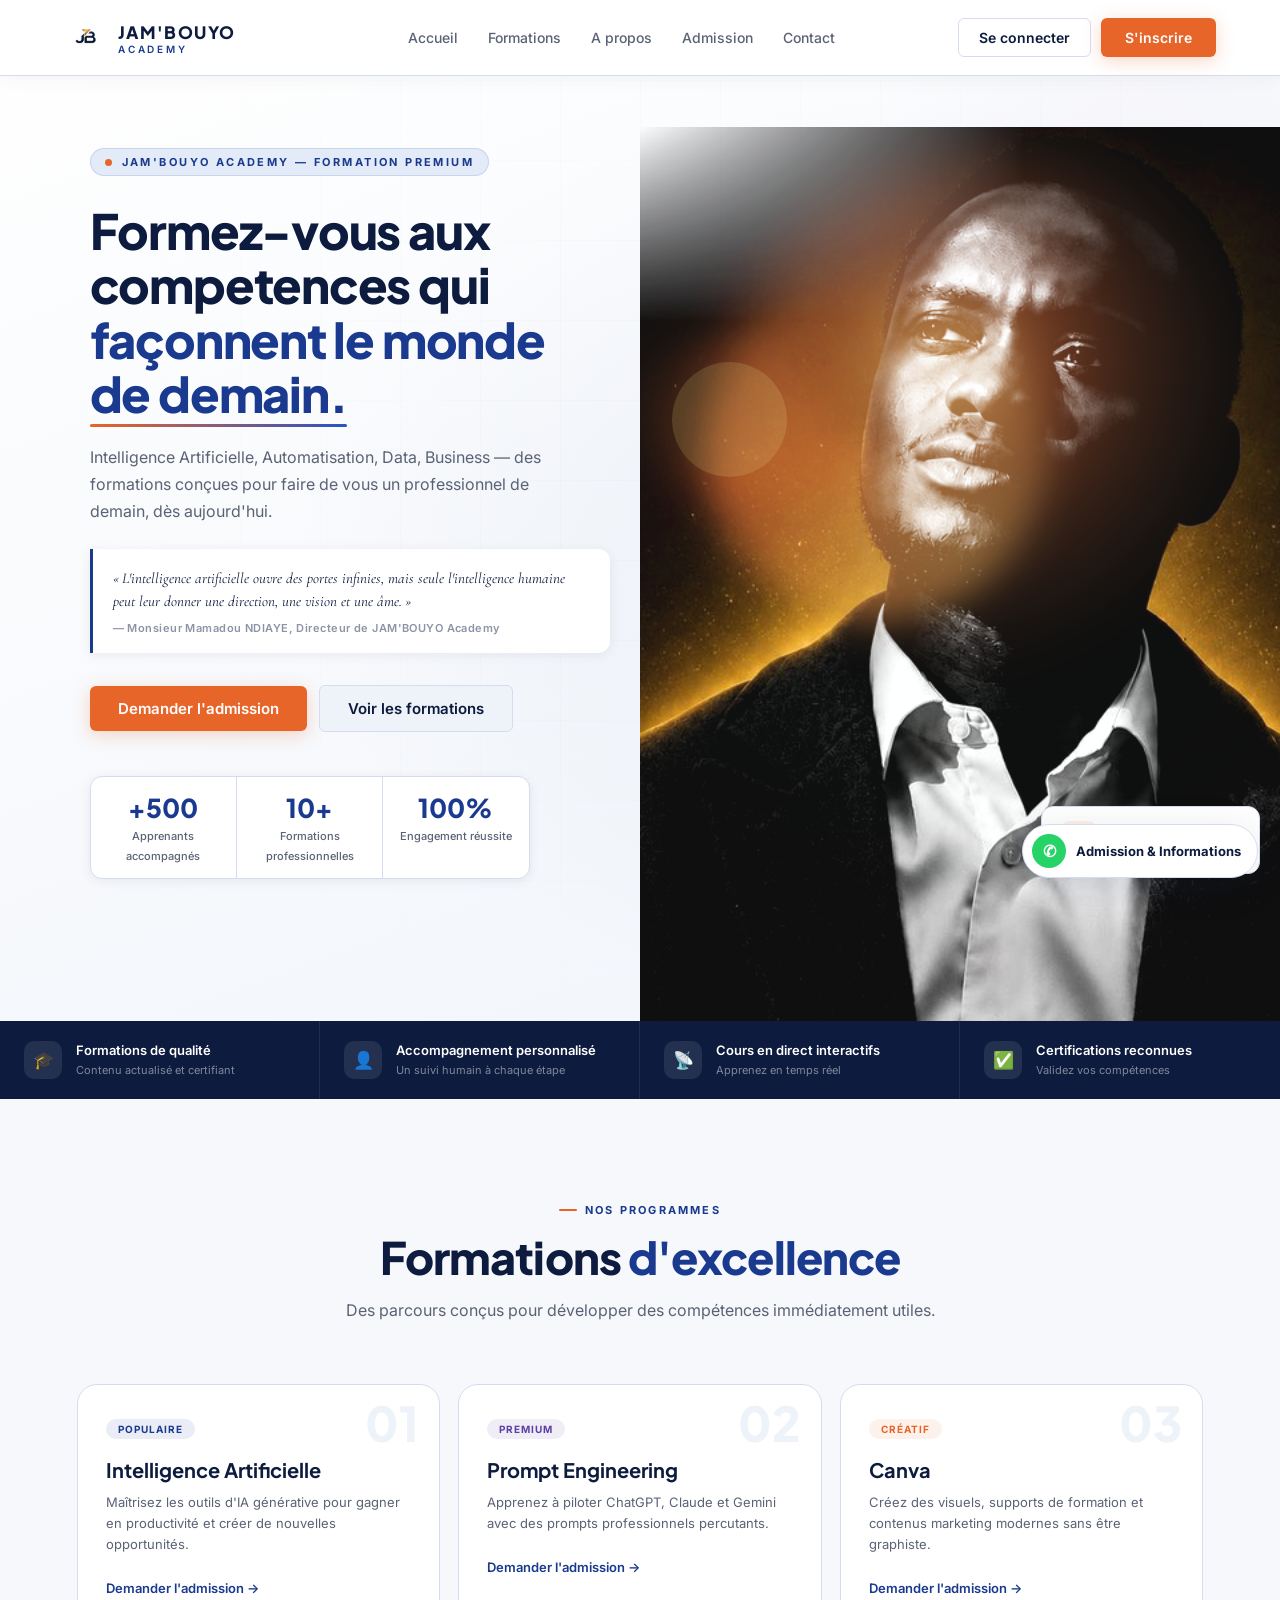
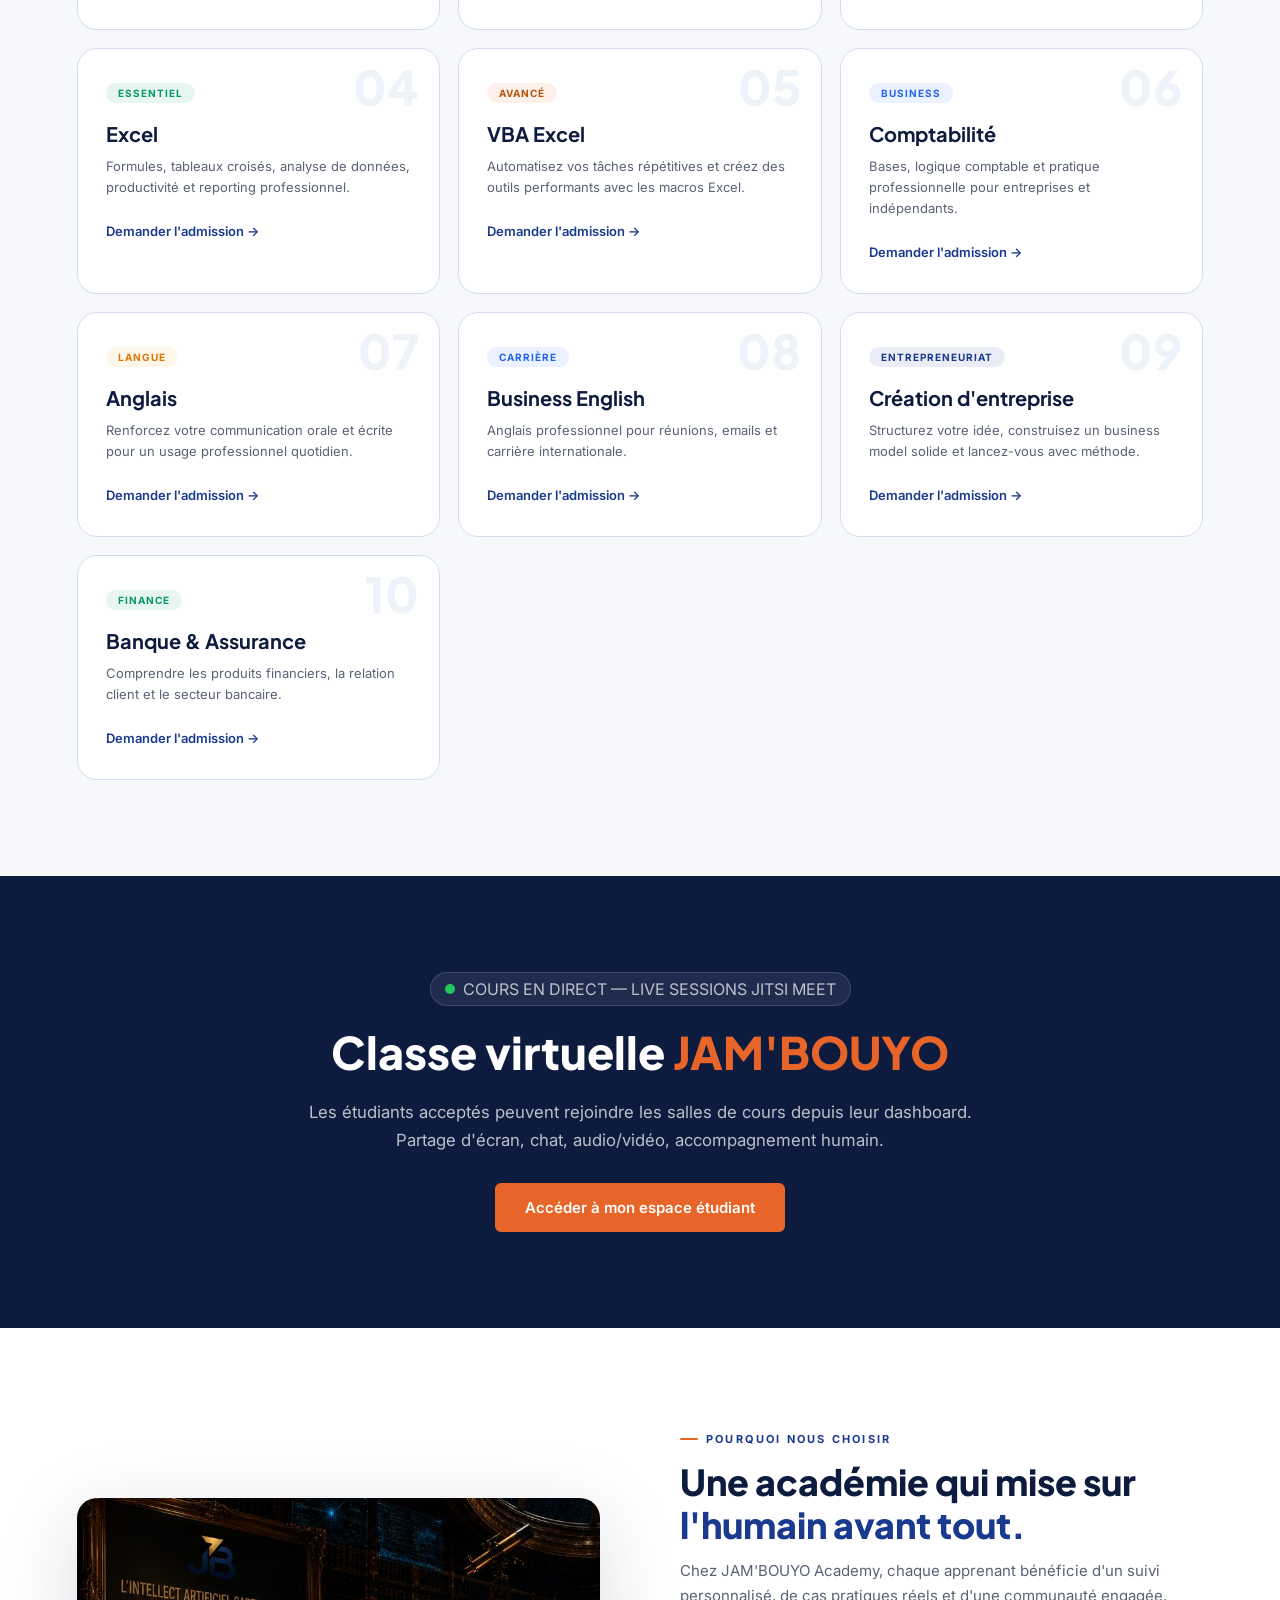
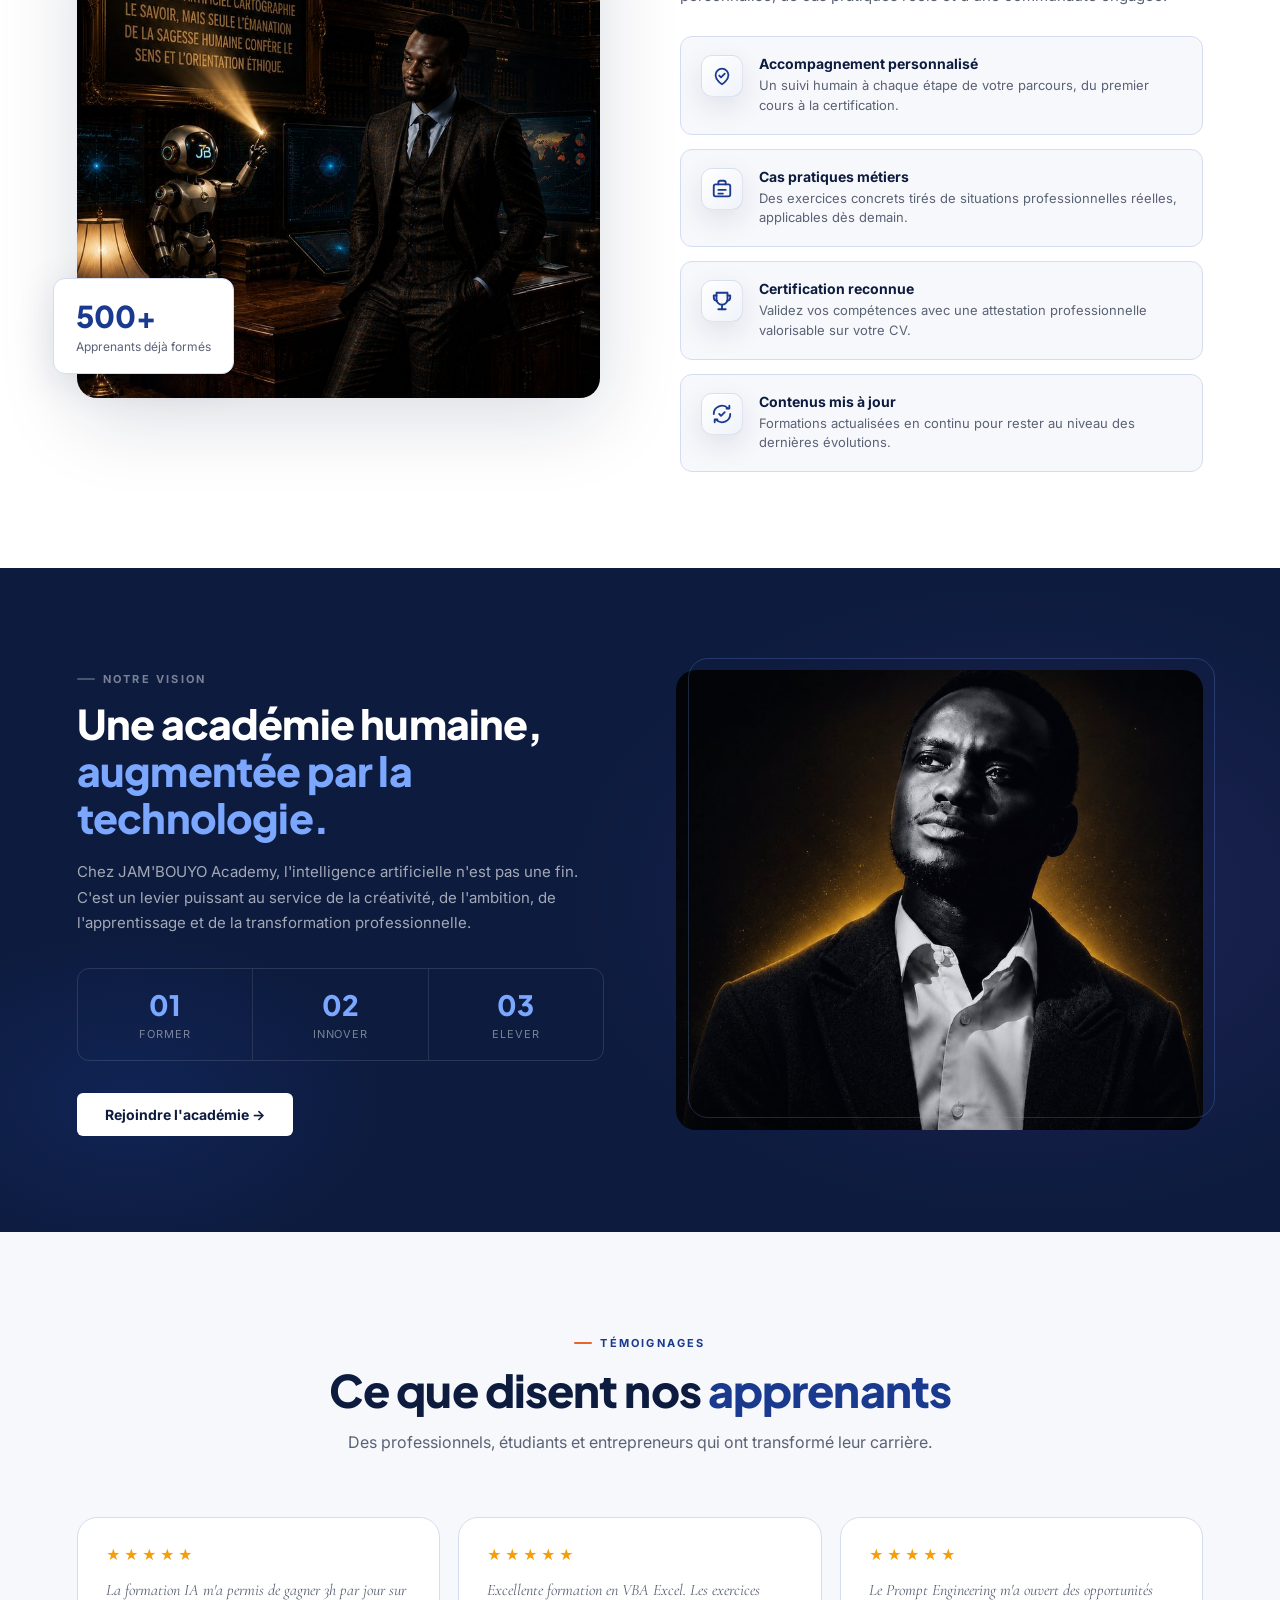
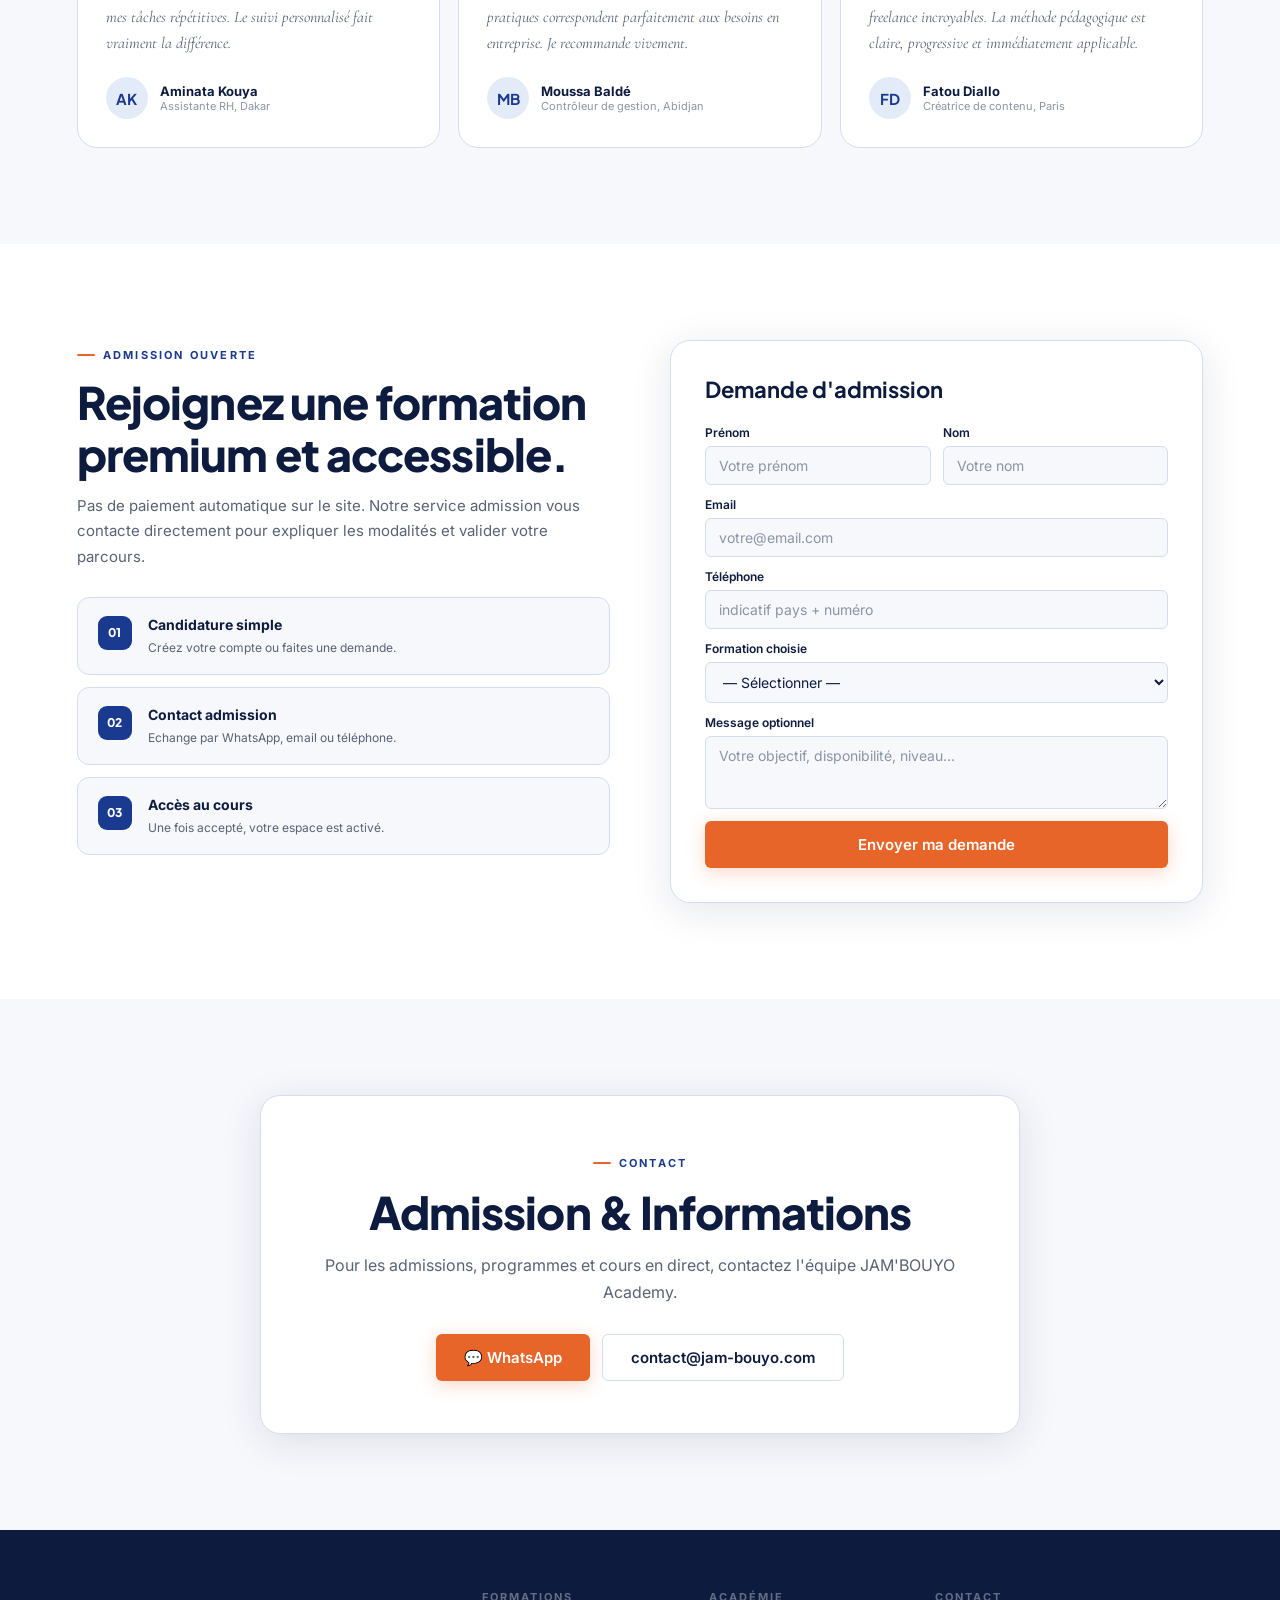
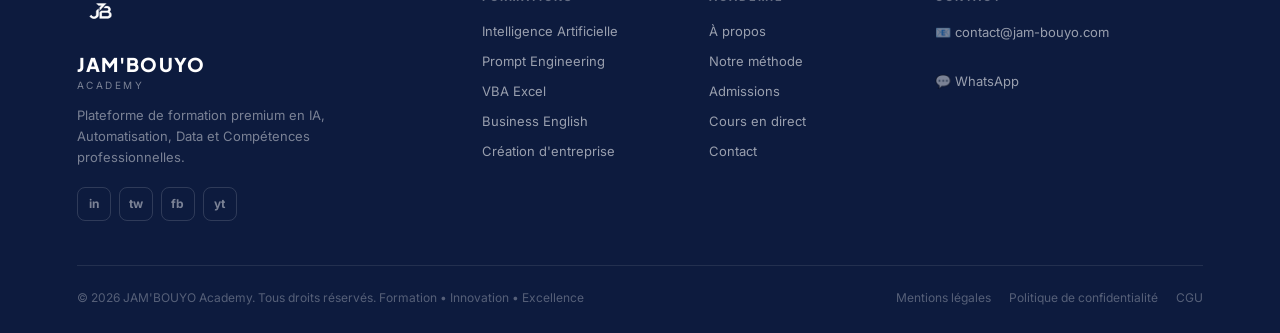
==== commit c0d2fa6f: "Update index.html" ====
--- a/index.html
+++ b/index.html
@@ -64,9 +64,75 @@
 .jb-stat strong{display:block;font-family:'Plus Jakarta Sans',sans-serif;font-weight:800;font-size:26px;color:var(--blue-acad);}
 .jb-stat span{font-size:11px;color:var(--grey-text);font-weight:500;line-height:1.3;}
 .jb-hero-visual{position:relative;z-index:1;display:flex;align-items:flex-end;justify-content:center;overflow:hidden;min-height:calc(100vh - 76px);}
-.jb-hero-photo{position:absolute;bottom:0;right:0;width:100%;height:95%;object-fit:cover;object-position:center top;opacity:0.88;-webkit-mask-image:linear-gradient(to left,rgba(0,0,0,1) 40%,rgba(0,0,0,0) 100%),linear-gradient(to top,rgba(0,0,0,1) 80%,rgba(0,0,0,0) 100%);mask-image:linear-gradient(to left,rgba(0,0,0,1) 40%,rgba(0,0,0,0) 100%),linear-gradient(to top,rgba(0,0,0,1) 80%,rgba(0,0,0,0) 100%);filter:saturate(0.88) contrast(1.04);}
+.jb-hero-photo{
+  position:absolute;
+  bottom:0;
+  right:0;
+  width:100%;
+  height:95%;
+  object-fit:cover;
+  object-position:center top;
+  opacity:.94;
+  z-index:2;
+  -webkit-mask-image:
+    linear-gradient(to left,rgba(0,0,0,1) 40%,rgba(0,0,0,0) 100%),
+    linear-gradient(to top,rgba(0,0,0,1) 80%,rgba(0,0,0,0) 100%);
+  mask-image:
+    linear-gradient(to left,rgba(0,0,0,1) 40%,rgba(0,0,0,0) 100%),
+    linear-gradient(to top,rgba(0,0,0,1) 80%,rgba(0,0,0,0) 100%);
+  filter:
+    saturate(.92)
+    contrast(1.08)
+    drop-shadow(0 0 22px rgba(232,101,42,.35))
+    drop-shadow(0 0 44px rgba(255,168,45,.28));
+}
 .jb-hero-badge{position:absolute;background:white;border-radius:var(--radius-md);box-shadow:var(--shadow-md);padding:14px 18px;display:flex;align-items:center;gap:12px;z-index:3;border:1px solid var(--border);}
-.jb-badge-top{top:18%;left:-10px;}
+.jb-hero-visual{
+  position:relative;
+  z-index:1;
+  display:flex;
+  align-items:flex-end;
+  justify-content:center;
+  overflow:hidden;
+  min-height:calc(100vh - 76px);
+}
+
+/* Halo orange derrière les épaules */
+.jb-hero-visual::before{
+  content:"";
+  position:absolute;
+  width:82%;
+  height:42%;
+  left:10%;
+  bottom:8%;
+  background:
+    radial-gradient(ellipse at center,
+      rgba(255,184,48,.95) 0%,
+      rgba(232,101,42,.75) 28%,
+      rgba(232,101,42,.35) 52%,
+      rgba(232,101,42,.12) 70%,
+      transparent 82%);
+  filter:blur(34px);
+  opacity:.9;
+  z-index:0;
+  animation:jbShoulderHalo 3.8s ease-in-out infinite;
+}
+
+/* petites particules dorées */
+.jb-hero-visual::after{
+  content:"";
+  position:absolute;
+  inset:12% 5% 15% 5%;
+  background-image:
+    radial-gradient(circle, rgba(255,183,54,.75) 0 1px, transparent 2px),
+    radial-gradient(circle, rgba(255,132,34,.55) 0 1px, transparent 2px);
+  background-size:90px 90px, 130px 130px;
+  background-position:0 0, 40px 60px;
+  opacity:.35;
+  z-index:1;
+  animation:jbParticles 9s linear infinite;
+  pointer-events:none;
+}
 .jb-badge-bottom{bottom:22%;right:20px;}
 .jb-badge-icon{width:38px;height:38px;border-radius:10px;display:flex;align-items:center;justify-content:center;font-size:18px;flex-shrink:0;}
 .jb-icon-blue{background:var(--blue-light);}
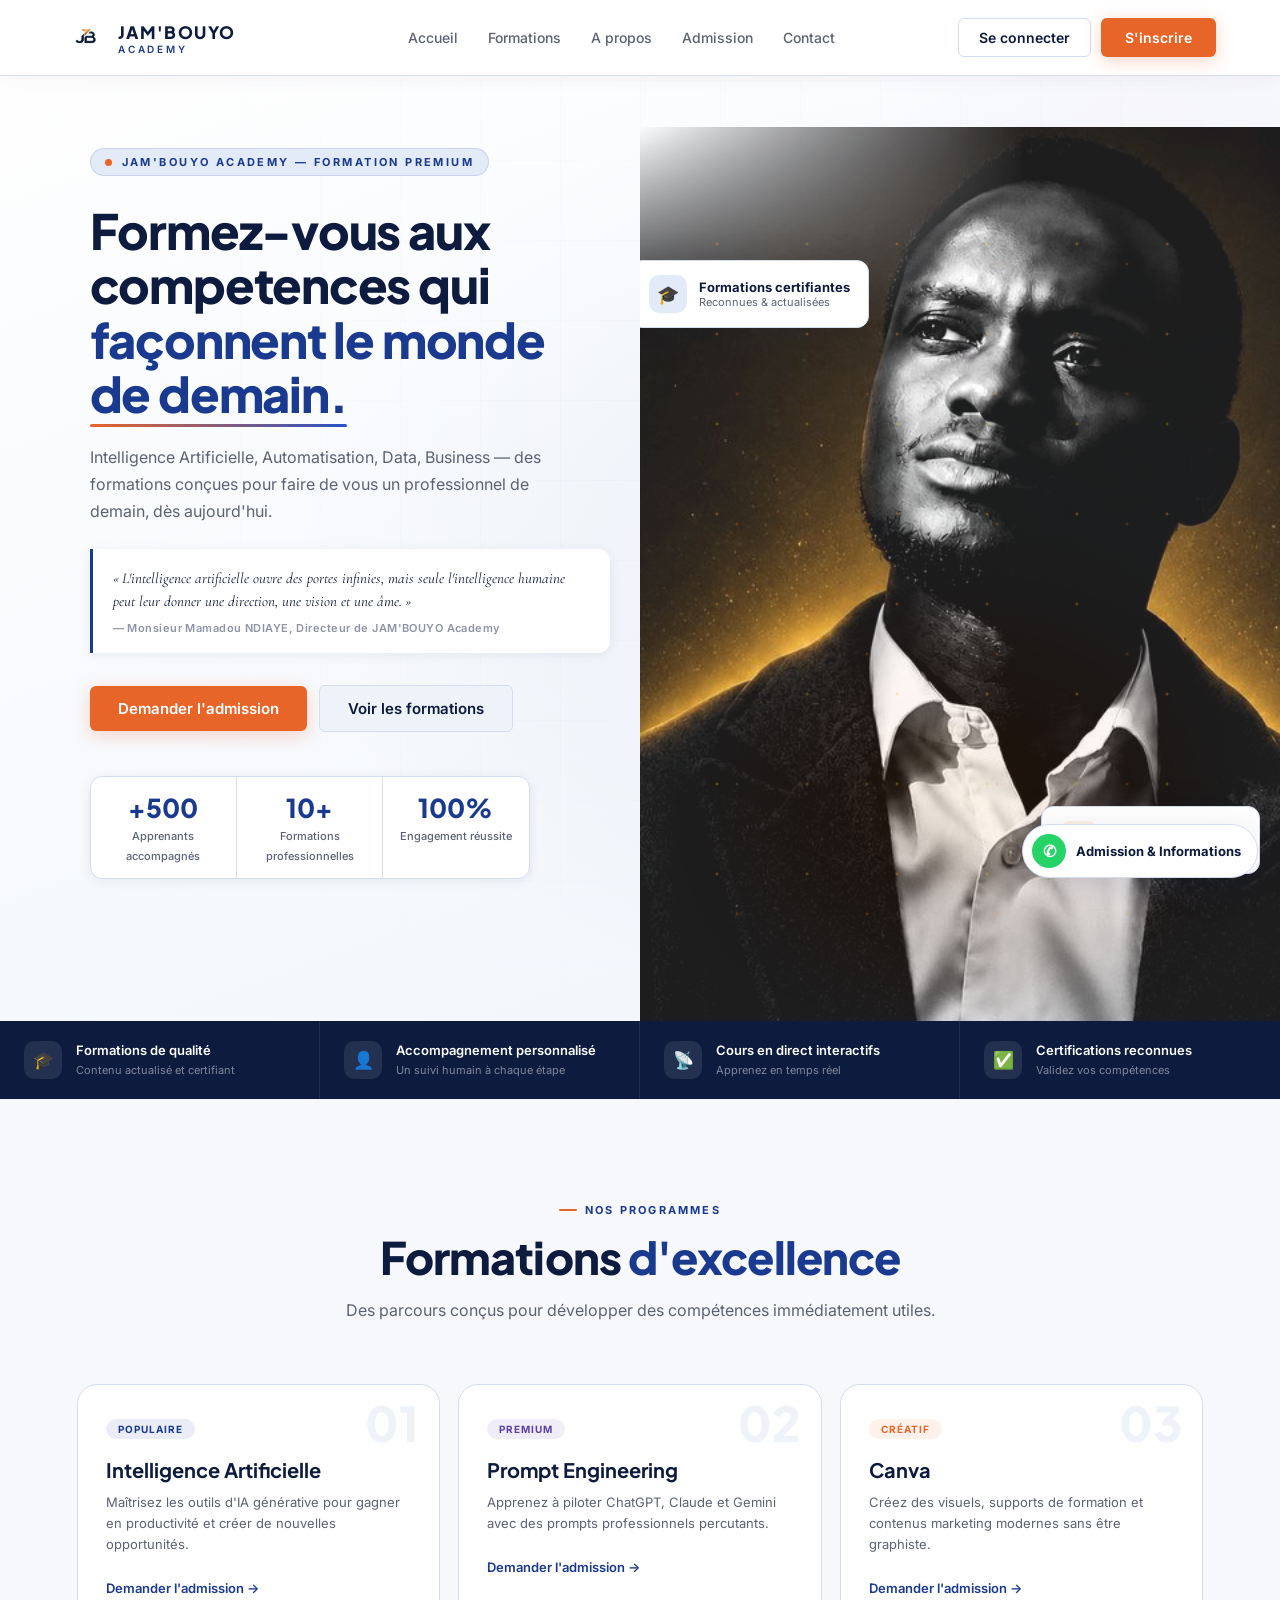
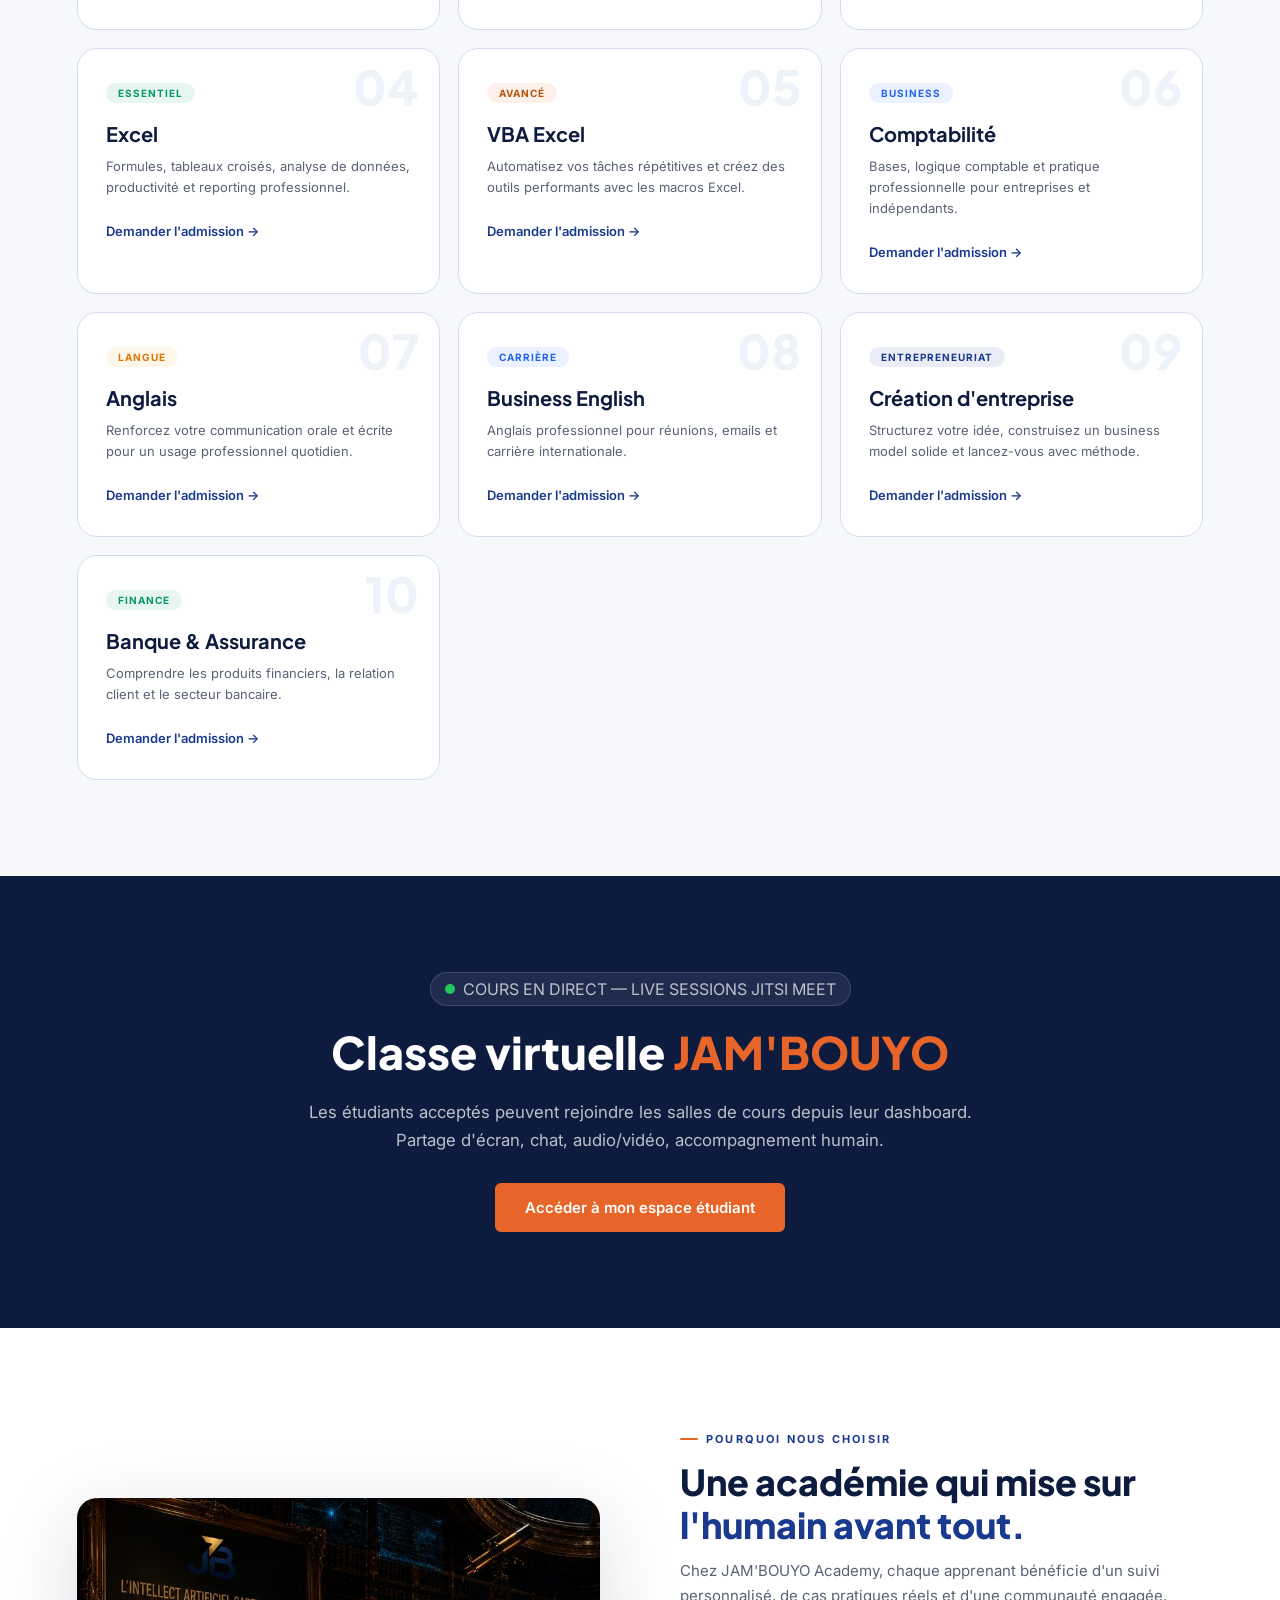
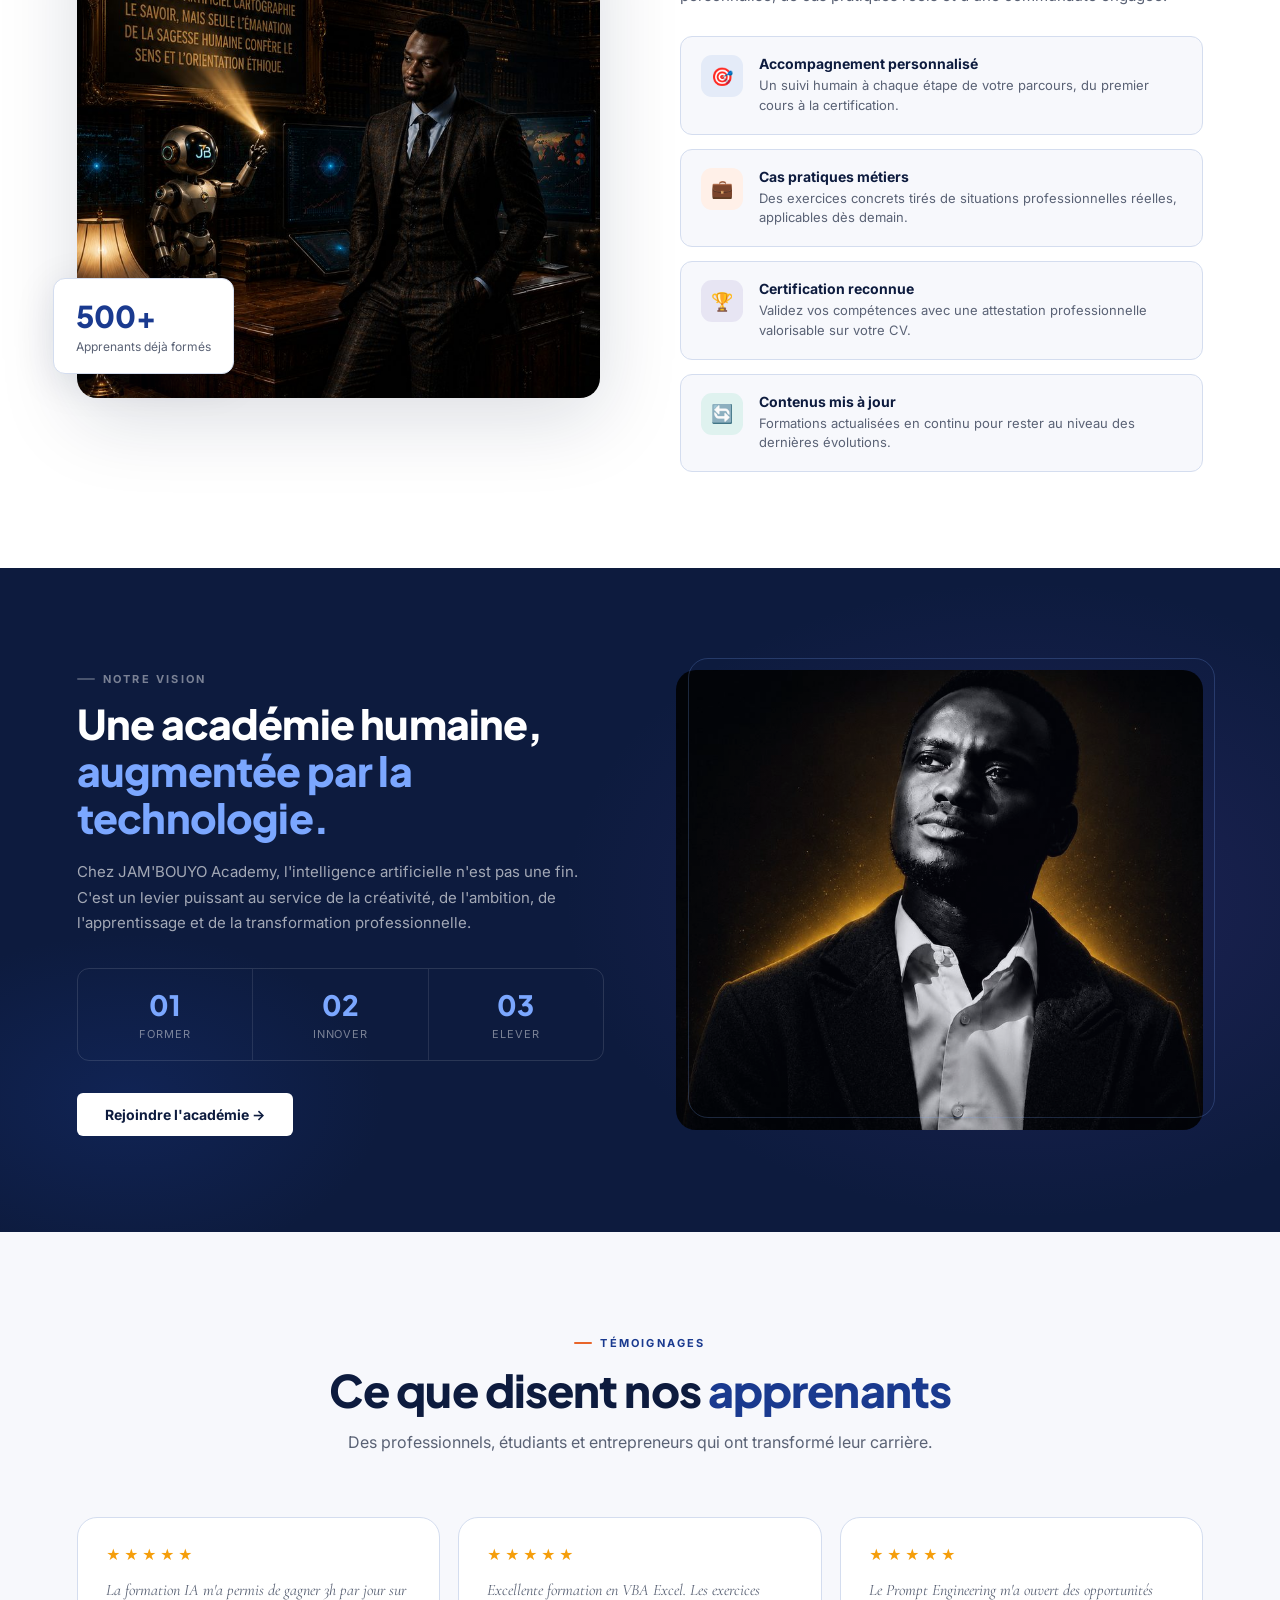
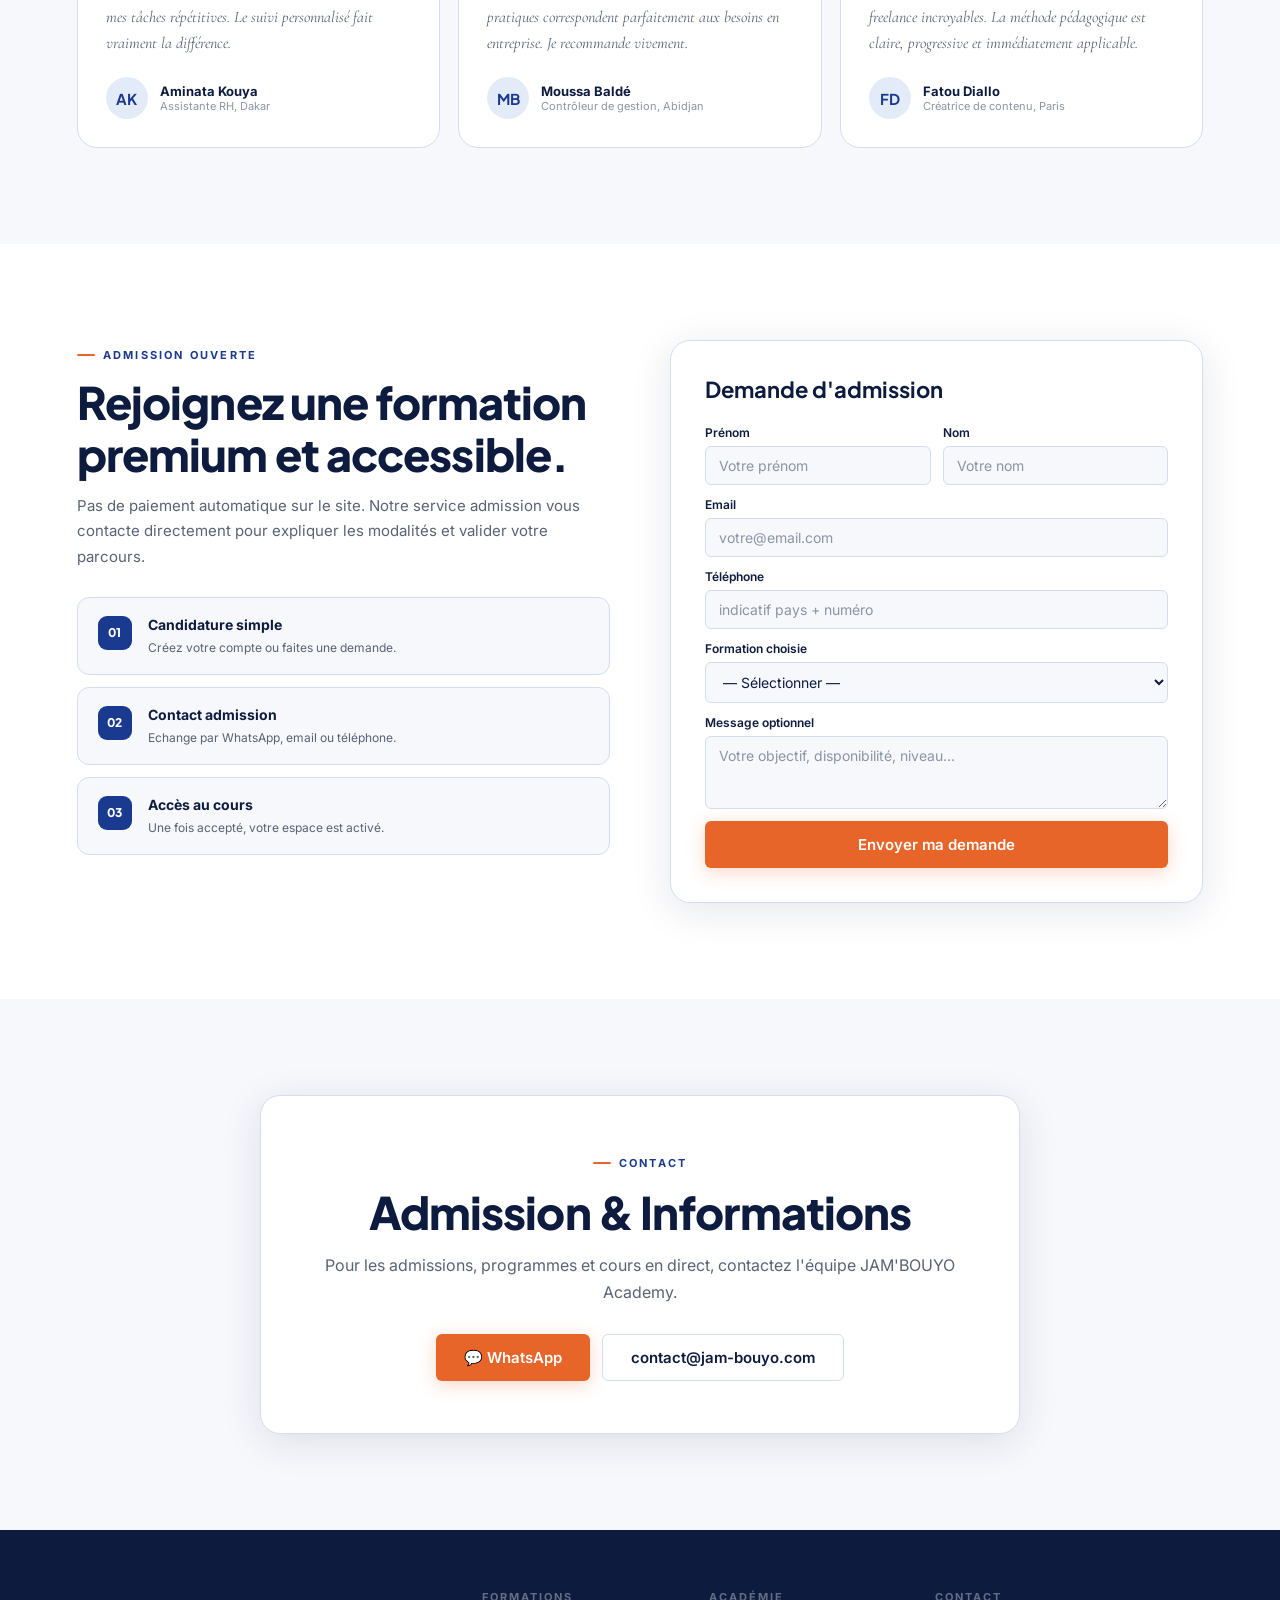
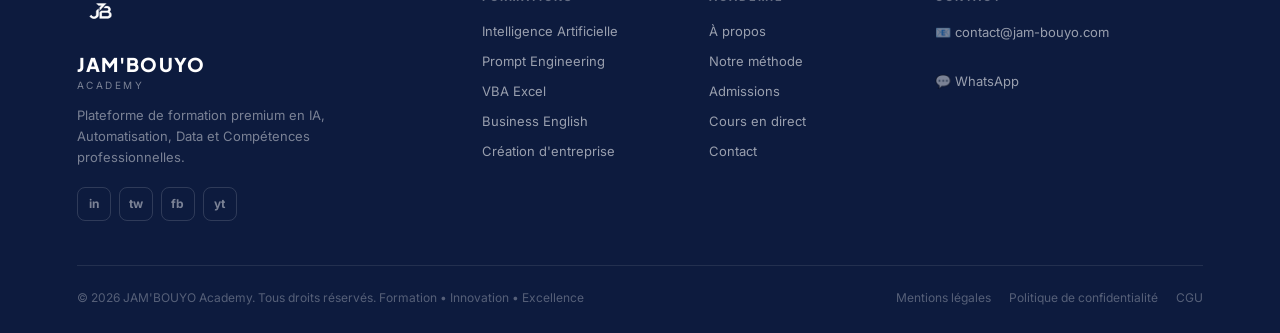
==== commit 09423ddd: "Rename index 8.html to index.html" ====
--- a/index.html
+++ b/index.html
@@ -63,30 +63,6 @@
 .jb-stat:last-child{border-right:none;}
 .jb-stat strong{display:block;font-family:'Plus Jakarta Sans',sans-serif;font-weight:800;font-size:26px;color:var(--blue-acad);}
 .jb-stat span{font-size:11px;color:var(--grey-text);font-weight:500;line-height:1.3;}
-.jb-hero-visual{position:relative;z-index:1;display:flex;align-items:flex-end;justify-content:center;overflow:hidden;min-height:calc(100vh - 76px);}
-.jb-hero-photo{
-  position:absolute;
-  bottom:0;
-  right:0;
-  width:100%;
-  height:95%;
-  object-fit:cover;
-  object-position:center top;
-  opacity:.94;
-  z-index:2;
-  -webkit-mask-image:
-    linear-gradient(to left,rgba(0,0,0,1) 40%,rgba(0,0,0,0) 100%),
-    linear-gradient(to top,rgba(0,0,0,1) 80%,rgba(0,0,0,0) 100%);
-  mask-image:
-    linear-gradient(to left,rgba(0,0,0,1) 40%,rgba(0,0,0,0) 100%),
-    linear-gradient(to top,rgba(0,0,0,1) 80%,rgba(0,0,0,0) 100%);
-  filter:
-    saturate(.92)
-    contrast(1.08)
-    drop-shadow(0 0 22px rgba(232,101,42,.35))
-    drop-shadow(0 0 44px rgba(255,168,45,.28));
-}
-.jb-hero-badge{position:absolute;background:white;border-radius:var(--radius-md);box-shadow:var(--shadow-md);padding:14px 18px;display:flex;align-items:center;gap:12px;z-index:3;border:1px solid var(--border);}
 .jb-hero-visual{
   position:relative;
   z-index:1;
@@ -96,8 +72,6 @@
   overflow:hidden;
   min-height:calc(100vh - 76px);
 }
-
-/* Halo orange derrière les épaules */
 .jb-hero-visual::before{
   content:"";
   position:absolute;
@@ -105,8 +79,7 @@
   height:42%;
   left:10%;
   bottom:8%;
-  background:
-    radial-gradient(ellipse at center,
+  background:radial-gradient(ellipse at center,
       rgba(255,184,48,.95) 0%,
       rgba(232,101,42,.75) 28%,
       rgba(232,101,42,.35) 52%,
@@ -117,8 +90,6 @@
   z-index:0;
   animation:jbShoulderHalo 3.8s ease-in-out infinite;
 }
-
-/* petites particules dorées */
 .jb-hero-visual::after{
   content:"";
   position:absolute;
@@ -126,13 +97,14 @@
   background-image:
     radial-gradient(circle, rgba(255,183,54,.75) 0 1px, transparent 2px),
     radial-gradient(circle, rgba(255,132,34,.55) 0 1px, transparent 2px);
-  background-size:90px 90px, 130px 130px;
-  background-position:0 0, 40px 60px;
+  background-size:90px 90px,130px 130px;
   opacity:.35;
   z-index:1;
   animation:jbParticles 9s linear infinite;
-  pointer-events:none;
-}
+}
+.jb-hero-photo{position:absolute;bottom:0;right:0;width:100%;height:95%;object-fit:cover;object-position:center top;opacity:0.88;-webkit-mask-image:linear-gradient(to left,rgba(0,0,0,1) 40%,rgba(0,0,0,0) 100%),linear-gradient(to top,rgba(0,0,0,1) 80%,rgba(0,0,0,0) 100%);mask-image:linear-gradient(to left,rgba(0,0,0,1) 40%,rgba(0,0,0,0) 100%),linear-gradient(to top,rgba(0,0,0,1) 80%,rgba(0,0,0,0) 100%);filter:saturate(0.88) contrast(1.04);}
+.jb-hero-badge{position:absolute;background:white;border-radius:var(--radius-md);box-shadow:var(--shadow-md);padding:14px 18px;display:flex;align-items:center;gap:12px;z-index:3;border:1px solid var(--border);}
+.jb-badge-top{top:18%;left:-10px;}
 .jb-badge-bottom{bottom:22%;right:20px;}
 .jb-badge-icon{width:38px;height:38px;border-radius:10px;display:flex;align-items:center;justify-content:center;font-size:18px;flex-shrink:0;}
 .jb-icon-blue{background:var(--blue-light);}
@@ -326,103 +298,6 @@
 .jb-admin-table td{padding:14px 20px;border-top:1px solid var(--border);vertical-align:middle;}
 .jb-admin-table tr:hover td{background:var(--off-white);}
 
-
-
-/* PREMIUM ICONS + HERO ORANGE LIGHT */
-.jb-hero::after{
-  content:'';
-  position:absolute;
-  width:520px;
-  height:520px;
-  right:3%;
-  top:13%;
-  border-radius:50%;
-  background:
-    radial-gradient(circle at 42% 42%, rgba(255,184,92,.85) 0%, rgba(232,101,42,.48) 24%, rgba(232,101,42,.18) 46%, rgba(232,101,42,0) 72%);
-  filter:blur(26px);
-  opacity:.95;
-  z-index:2;
-  pointer-events:none;
-  mix-blend-mode:screen;
-  animation:jbOrangeGlow 4.2s ease-in-out infinite;
-}
-.jb-hero-visual::before{
-  content:'';
-  position:absolute;
-  width:340px;
-  height:340px;
-  right:15%;
-  top:20%;
-  border-radius:50%;
-  background:
-    conic-gradient(from 20deg, rgba(255,255,255,0), rgba(255,184,92,.55), rgba(232,101,42,.78), rgba(255,255,255,0));
-  filter:blur(18px);
-  opacity:.78;
-  z-index:3;
-  pointer-events:none;
-  mix-blend-mode:screen;
-  animation:jbOrangeSweep 7s linear infinite;
-}
-.jb-hero-visual::after{
-  content:'';
-  position:absolute;
-  right:19%;
-  top:28%;
-  width:115px;
-  height:115px;
-  border-radius:50%;
-  background:rgba(255,184,92,.78);
-  box-shadow:0 0 38px 22px rgba(232,101,42,.45),0 0 90px 48px rgba(232,101,42,.22);
-  z-index:4;
-  pointer-events:none;
-  mix-blend-mode:screen;
-  animation:jbOrangePulse 2.6s ease-in-out infinite;
-}
-@keyframes jbOrangeGlow{
-  0%,100%{transform:translate3d(0,0,0) scale(.86);opacity:.56;}
-  50%{transform:translate3d(-38px,28px,0) scale(1.18);opacity:1;}
-}
-@keyframes jbOrangeSweep{
-  from{transform:rotate(0deg) scale(.98);}
-  to{transform:rotate(360deg) scale(1.06);}
-}
-@keyframes jbOrangePulse{
-  0%,100%{transform:scale(.78);opacity:.45;}
-  50%{transform:scale(1.16);opacity:.95;}
-}
-@media(max-width:900px){
-  .jb-hero::after{right:-90px;top:18%;width:360px;height:360px;}
-}
-.jb-why-icon{
-  background:linear-gradient(135deg,rgba(255,255,255,.95),rgba(238,242,249,.95)) !important;
-  color:var(--blue-acad);
-  border:1px solid rgba(26,58,143,.12);
-  box-shadow:0 10px 28px rgba(13,27,62,.10), inset 0 1px 0 rgba(255,255,255,.75);
-  position:relative;
-}
-.jb-why-icon::after{
-  content:'';
-  position:absolute;
-  inset:-1px;
-  border-radius:12px;
-  background:linear-gradient(135deg,rgba(232,101,42,.22),rgba(41,82,200,.16));
-  opacity:.65;
-  z-index:-1;
-}
-.jb-why-icon svg{
-  width:22px;
-  height:22px;
-  stroke:currentColor;
-  stroke-width:2;
-  fill:none;
-  stroke-linecap:round;
-  stroke-linejoin:round;
-}
-.jb-why-item:hover .jb-why-icon{
-  transform:translateY(-2px);
-  box-shadow:0 14px 34px rgba(13,27,62,.14), 0 0 0 4px rgba(232,101,42,.08);
-}
-
 /* RESPONSIVE */
 @media(max-width:1100px){.jb-formations-grid{grid-template-columns:repeat(2,1fr);}.jb-footer-grid{grid-template-columns:1fr 1fr;gap:36px;}.jb-dash-info-cards{grid-template-columns:1fr 1fr;}}
 @media(max-width:900px){.jb-hero{grid-template-columns:1fr;}.jb-hero-copy{padding:80px 24px 240px;max-width:none;}.jb-hero-visual{display:none;}.jb-hero-features{grid-template-columns:1fr 1fr;}.jb-why-grid,.jb-vision-inner,.jb-admission-grid,.jb-testi-grid{grid-template-columns:1fr;gap:36px;}.jb-why-float{display:none;}.jb-nav-links{display:none;position:fixed;top:76px;left:0;right:0;background:white;border-bottom:1px solid var(--border);flex-direction:column;padding:20px 24px;gap:14px;box-shadow:var(--shadow-md);z-index:999;}.jb-nav-links.open{display:flex;}.jb-nav-actions{display:none;}.jb-mobile-menu{display:flex;}.jb-section{padding:72px 20px;}.jb-contact-card{padding:32px 22px;}.jb-vision-img{height:300px;}.jb-why-img{height:320px;}.jb-vision-section{padding:72px 20px;}.jb-dash-info-cards{grid-template-columns:1fr;}.jb-rooms-grid{grid-template-columns:1fr;}.jb-dash-header{padding:0 16px;}}
@@ -547,10 +422,10 @@
           <h2>Une acad&eacute;mie qui mise sur<br><em>l&#x27;humain avant tout.</em></h2>
           <p class="jb-why-intro">Chez JAM&#x27;BOUYO Academy, chaque apprenant b&eacute;n&eacute;ficie d&#x27;un suivi personnalis&eacute;, de cas pratiques r&eacute;els et d&#x27;une communaut&eacute; engag&eacute;e.</p>
           <div class="jb-why-items">
-            <div class="jb-why-item"><div class="jb-why-icon jb-icon-blue"><svg viewBox="0 0 24 24" aria-hidden="true"><path d="M12 21s-7-4.2-7-10a7 7 0 0 1 14 0c0 5.8-7 10-7 10Z"></path><path d="M9 11.5l2 2 4-4"></path></svg></div><div><h4>Accompagnement personnalis&eacute;</h4><p>Un suivi humain &agrave; chaque &eacute;tape de votre parcours, du premier cours &agrave; la certification.</p></div></div>
-            <div class="jb-why-item"><div class="jb-why-icon jb-icon-orange"><svg viewBox="0 0 24 24" aria-hidden="true"><rect x="3" y="7" width="18" height="13" rx="2"></rect><path d="M8 7V5a2 2 0 0 1 2-2h4a2 2 0 0 1 2 2v2"></path><path d="M8 13h8"></path><path d="M8 17h5"></path></svg></div><div><h4>Cas pratiques m&eacute;tiers</h4><p>Des exercices concrets tir&eacute;s de situations professionnelles r&eacute;elles, applicables d&egrave;s demain.</p></div></div>
-            <div class="jb-why-item"><div class="jb-why-icon jb-icon-violet"><svg viewBox="0 0 24 24" aria-hidden="true"><path d="M6 3h12v7a6 6 0 0 1-12 0V3Z"></path><path d="M8 21h8"></path><path d="M12 16v5"></path><path d="M18 6h3v2a4 4 0 0 1-3.4 4"></path><path d="M6 6H3v2a4 4 0 0 0 3.4 4"></path></svg></div><div><h4>Certification reconnue</h4><p>Validez vos comp&eacute;tences avec une attestation professionnelle valorisable sur votre CV.</p></div></div>
-            <div class="jb-why-item"><div class="jb-why-icon jb-icon-green"><svg viewBox="0 0 24 24" aria-hidden="true"><path d="M21 12a9 9 0 0 1-15.5 6.2"></path><path d="M3 12A9 9 0 0 1 18.5 5.8"></path><path d="M7 18H4v3"></path><path d="M17 6h3V3"></path><path d="M9 12l2 2 4-4"></path></svg></div><div><h4>Contenus mis &agrave; jour</h4><p>Formations actualis&eacute;es en continu pour rester au niveau des derni&egrave;res &eacute;volutions.</p></div></div>
+            <div class="jb-why-item"><div class="jb-why-icon jb-icon-blue">&#x1F3AF;</div><div><h4>Accompagnement personnalis&eacute;</h4><p>Un suivi humain &agrave; chaque &eacute;tape de votre parcours, du premier cours &agrave; la certification.</p></div></div>
+            <div class="jb-why-item"><div class="jb-why-icon jb-icon-orange">&#x1F4BC;</div><div><h4>Cas pratiques m&eacute;tiers</h4><p>Des exercices concrets tir&eacute;s de situations professionnelles r&eacute;elles, applicables d&egrave;s demain.</p></div></div>
+            <div class="jb-why-item"><div class="jb-why-icon jb-icon-violet">&#x1F3C6;</div><div><h4>Certification reconnue</h4><p>Validez vos comp&eacute;tences avec une attestation professionnelle valorisable sur votre CV.</p></div></div>
+            <div class="jb-why-item"><div class="jb-why-icon jb-icon-green">&#x1F504;</div><div><h4>Contenus mis &agrave; jour</h4><p>Formations actualis&eacute;es en continu pour rester au niveau des derni&egrave;res &eacute;volutions.</p></div></div>
           </div>
         </div>
       </div>
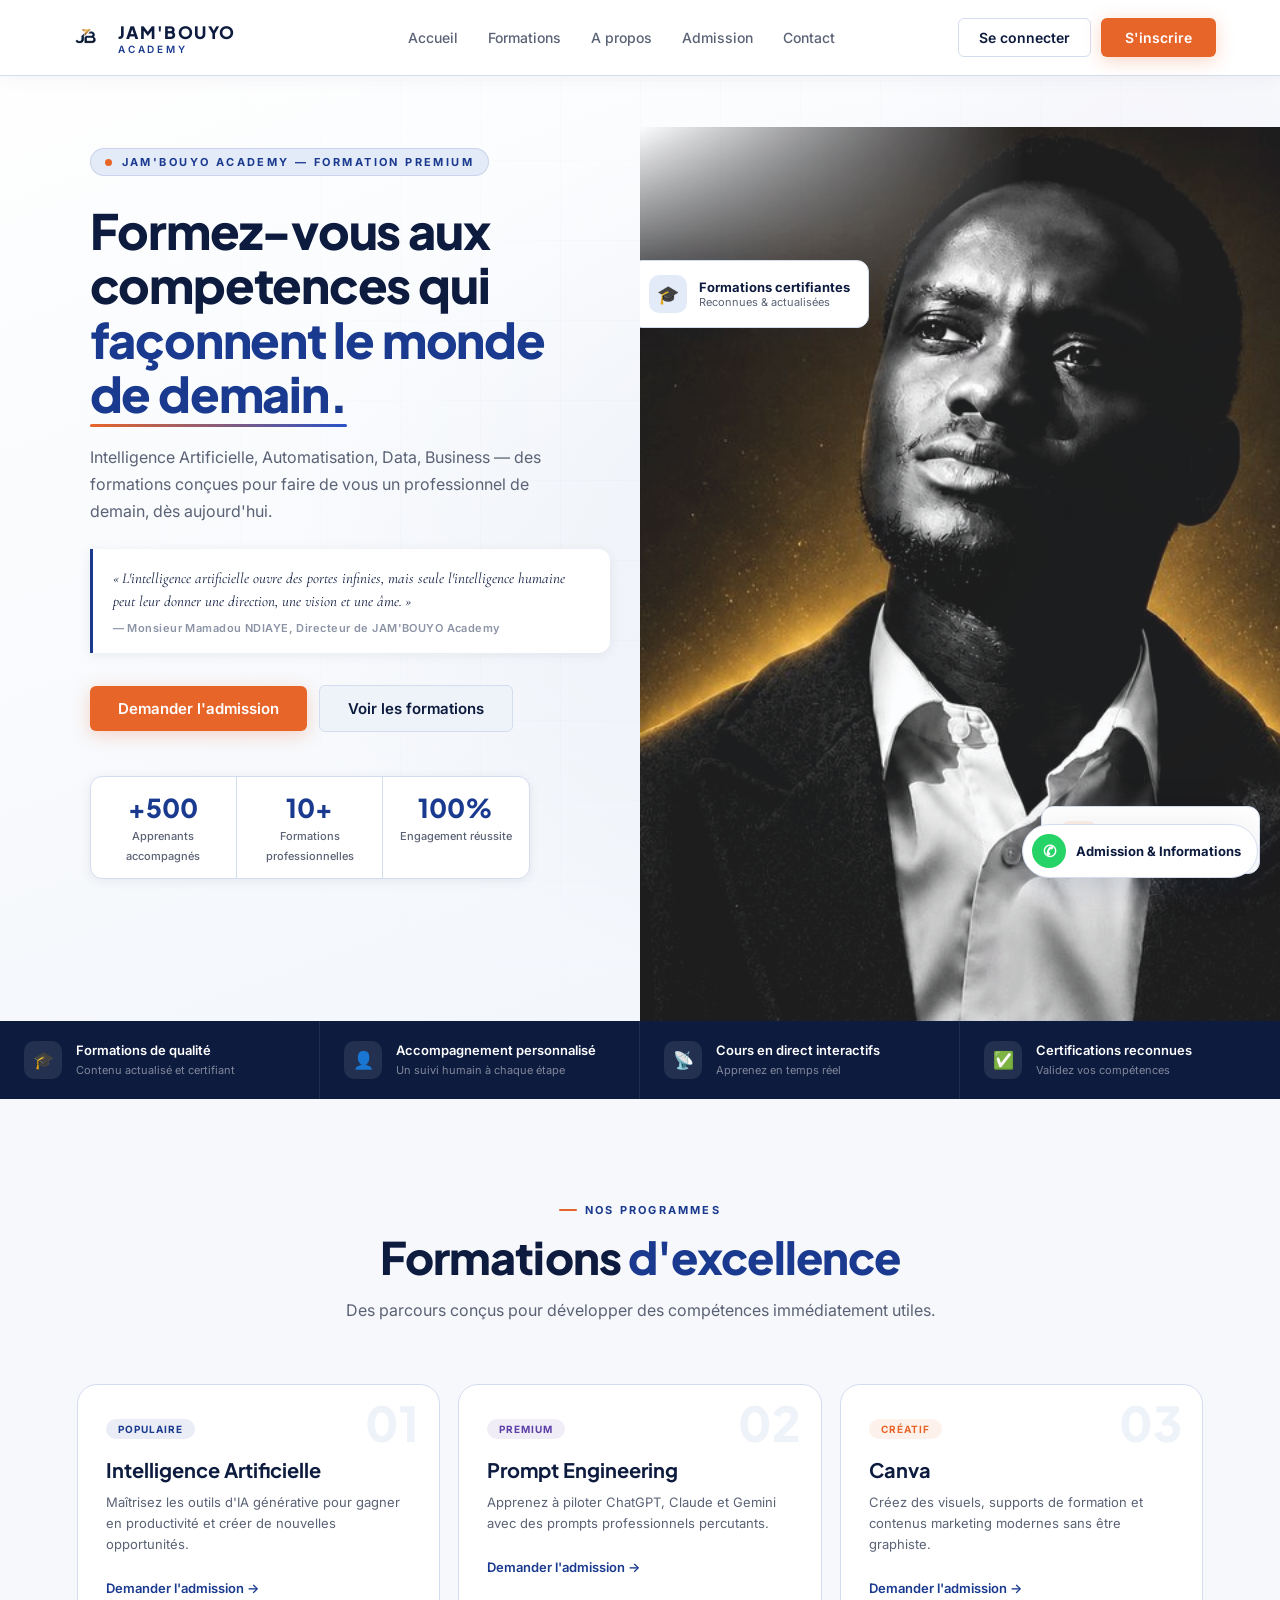
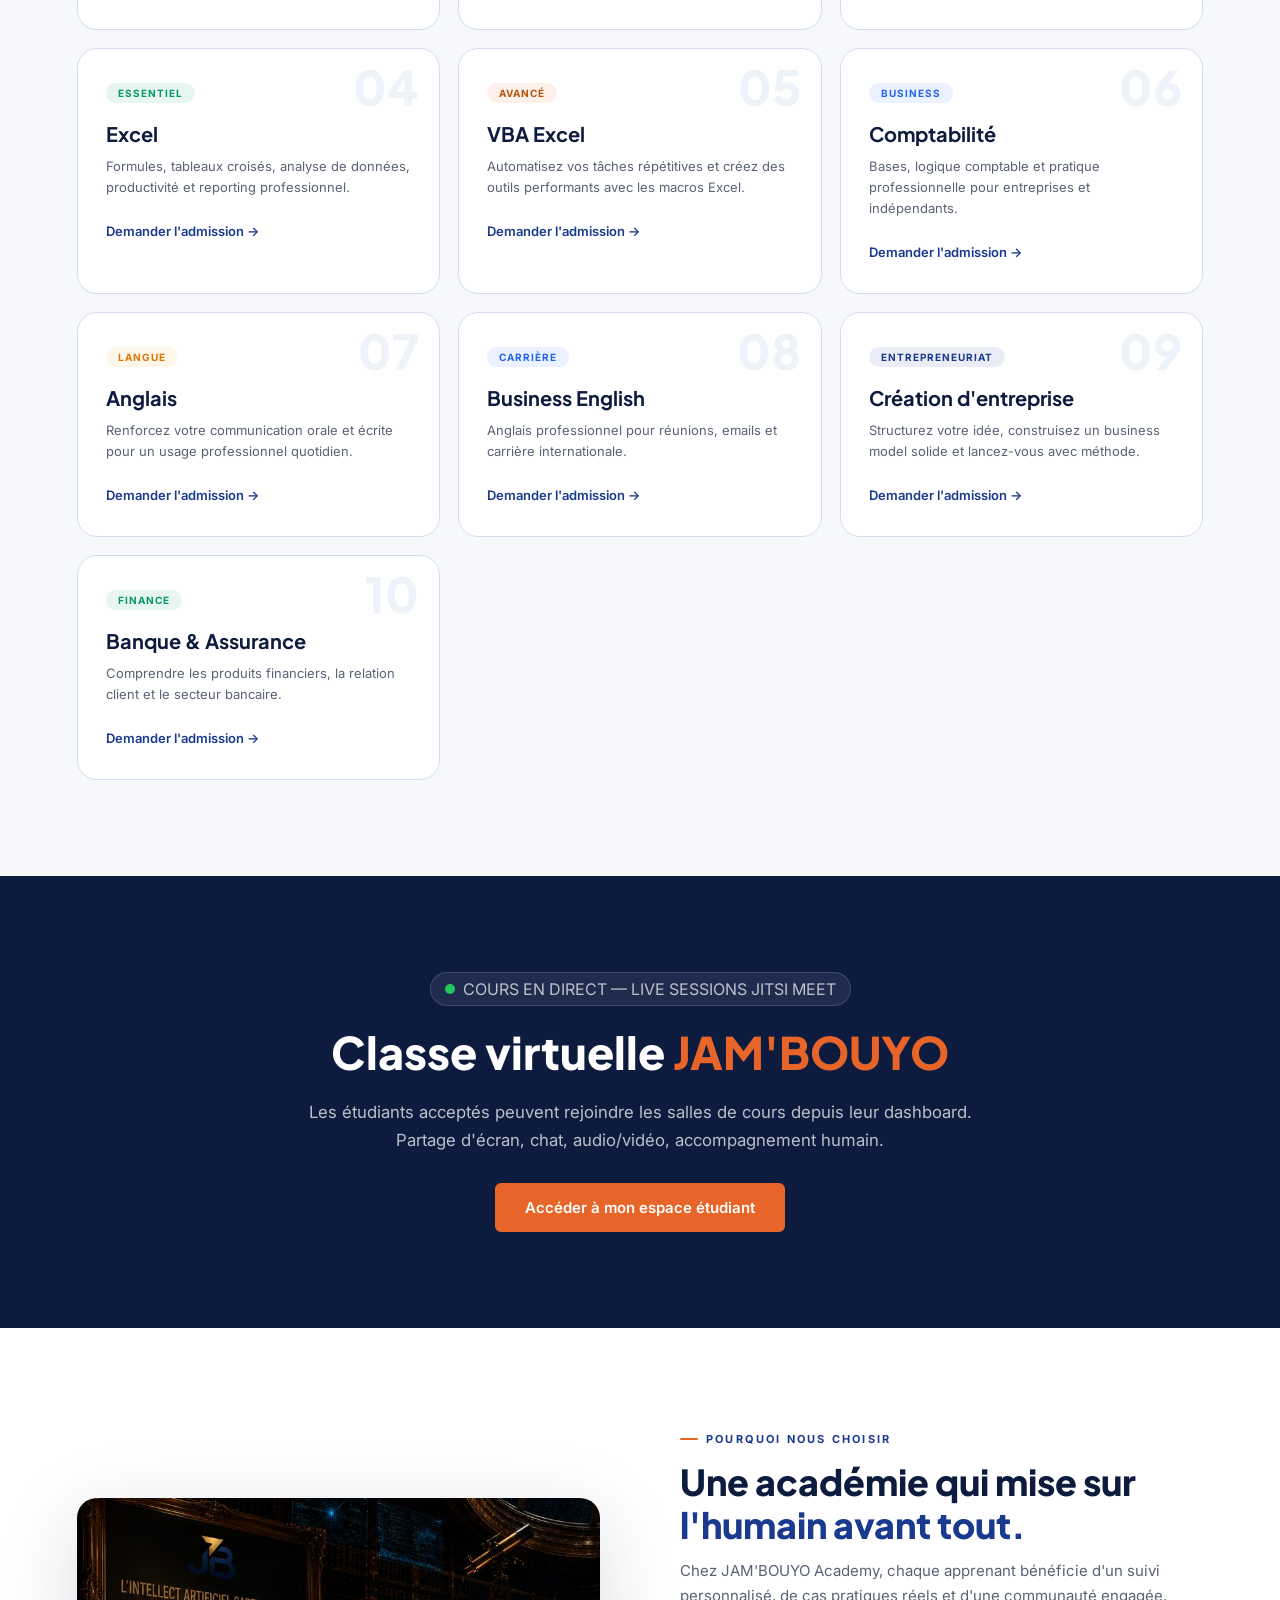
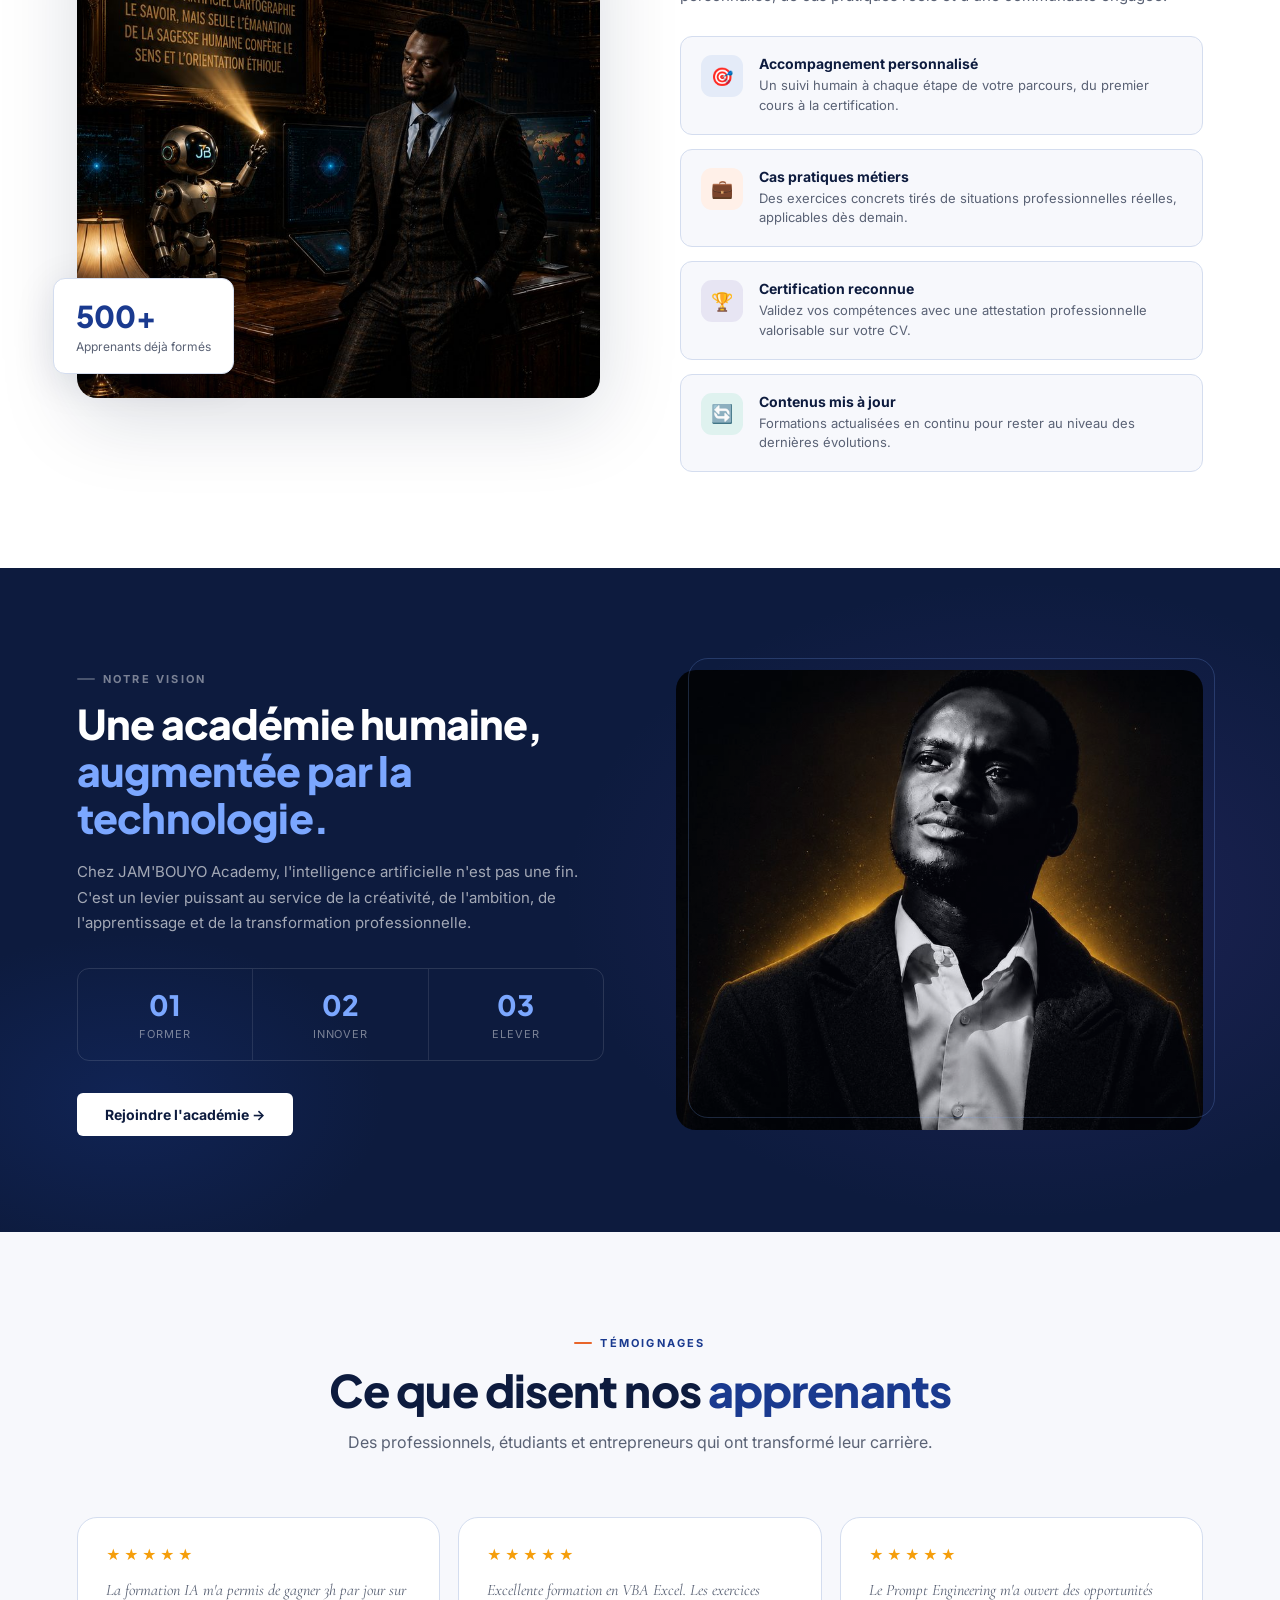
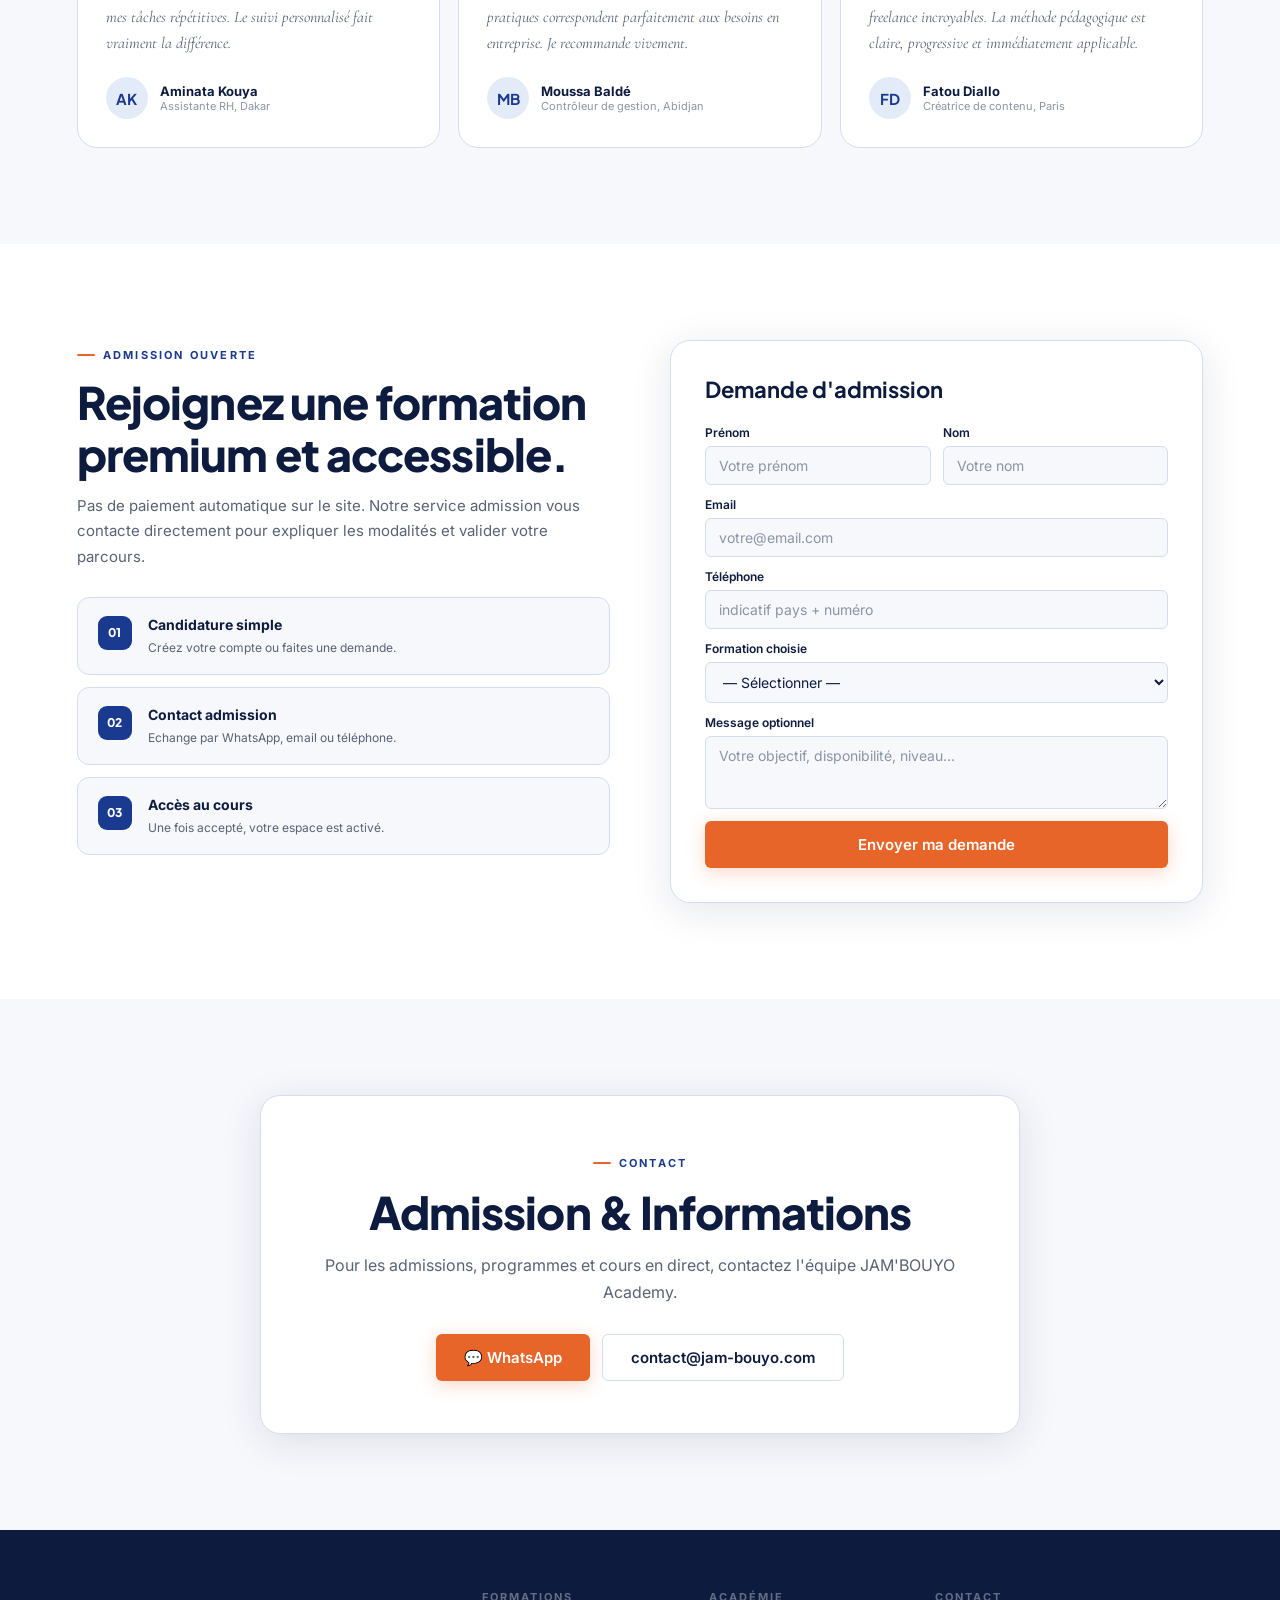
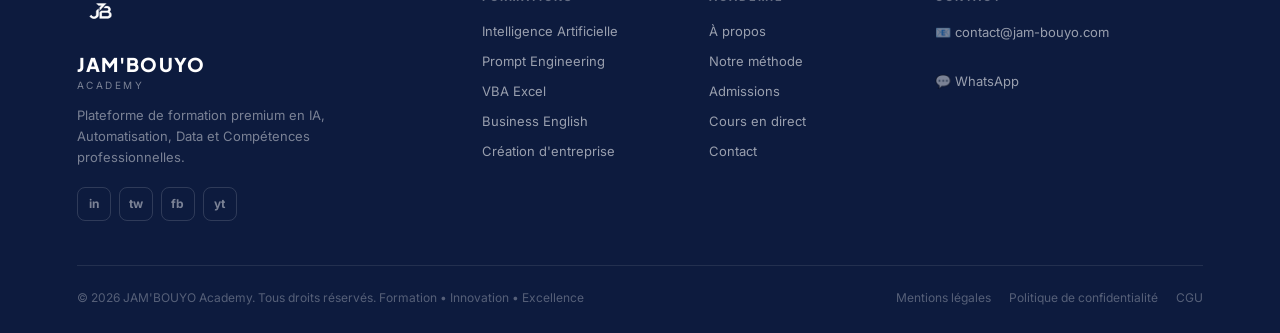
==== commit af3647aa: "Update index.html" ====
--- a/index.html
+++ b/index.html
@@ -72,35 +72,18 @@
   overflow:hidden;
   min-height:calc(100vh - 76px);
 }
-.jb-hero-visual::before{
-  content:"";
+.jb-hero-photo{
   position:absolute;
-  width:82%;
-  height:42%;
-  left:10%;
-  bottom:8%;
-  background:radial-gradient(ellipse at center,
-      rgba(255,184,48,.95) 0%,
-      rgba(232,101,42,.75) 28%,
-      rgba(232,101,42,.35) 52%,
-      rgba(232,101,42,.12) 70%,
-      transparent 82%);
-  filter:blur(34px);
-  opacity:.9;
-  z-index:0;
-  animation:jbShoulderHalo 3.8s ease-in-out infinite;
-}
-.jb-hero-visual::after{
-  content:"";
-  position:absolute;
-  inset:12% 5% 15% 5%;
-  background-image:
-    radial-gradient(circle, rgba(255,183,54,.75) 0 1px, transparent 2px),
-    radial-gradient(circle, rgba(255,132,34,.55) 0 1px, transparent 2px);
-  background-size:90px 90px,130px 130px;
-  opacity:.35;
-  z-index:1;
-  animation:jbParticles 9s linear infinite;
+  bottom:0;
+  right:0;
+  width:100%;
+  height:95%;
+  object-fit:cover;
+  object-position:center top;
+  opacity:0.88;
+  -webkit-mask-image:linear-gradient(to left,rgba(0,0,0,1) 40%,rgba(0,0,0,0) 100%),linear-gradient(to top,rgba(0,0,0,1) 80%,rgba(0,0,0,0) 100%);
+  mask-image:linear-gradient(to left,rgba(0,0,0,1) 40%,rgba(0,0,0,0) 100%),linear-gradient(to top,rgba(0,0,0,1) 80%,rgba(0,0,0,0) 100%);
+  filter:saturate(0.88) contrast(1.04);
 }
 .jb-hero-photo{position:absolute;bottom:0;right:0;width:100%;height:95%;object-fit:cover;object-position:center top;opacity:0.88;-webkit-mask-image:linear-gradient(to left,rgba(0,0,0,1) 40%,rgba(0,0,0,0) 100%),linear-gradient(to top,rgba(0,0,0,1) 80%,rgba(0,0,0,0) 100%);mask-image:linear-gradient(to left,rgba(0,0,0,1) 40%,rgba(0,0,0,0) 100%),linear-gradient(to top,rgba(0,0,0,1) 80%,rgba(0,0,0,0) 100%);filter:saturate(0.88) contrast(1.04);}
 .jb-hero-badge{position:absolute;background:white;border-radius:var(--radius-md);box-shadow:var(--shadow-md);padding:14px 18px;display:flex;align-items:center;gap:12px;z-index:3;border:1px solid var(--border);}
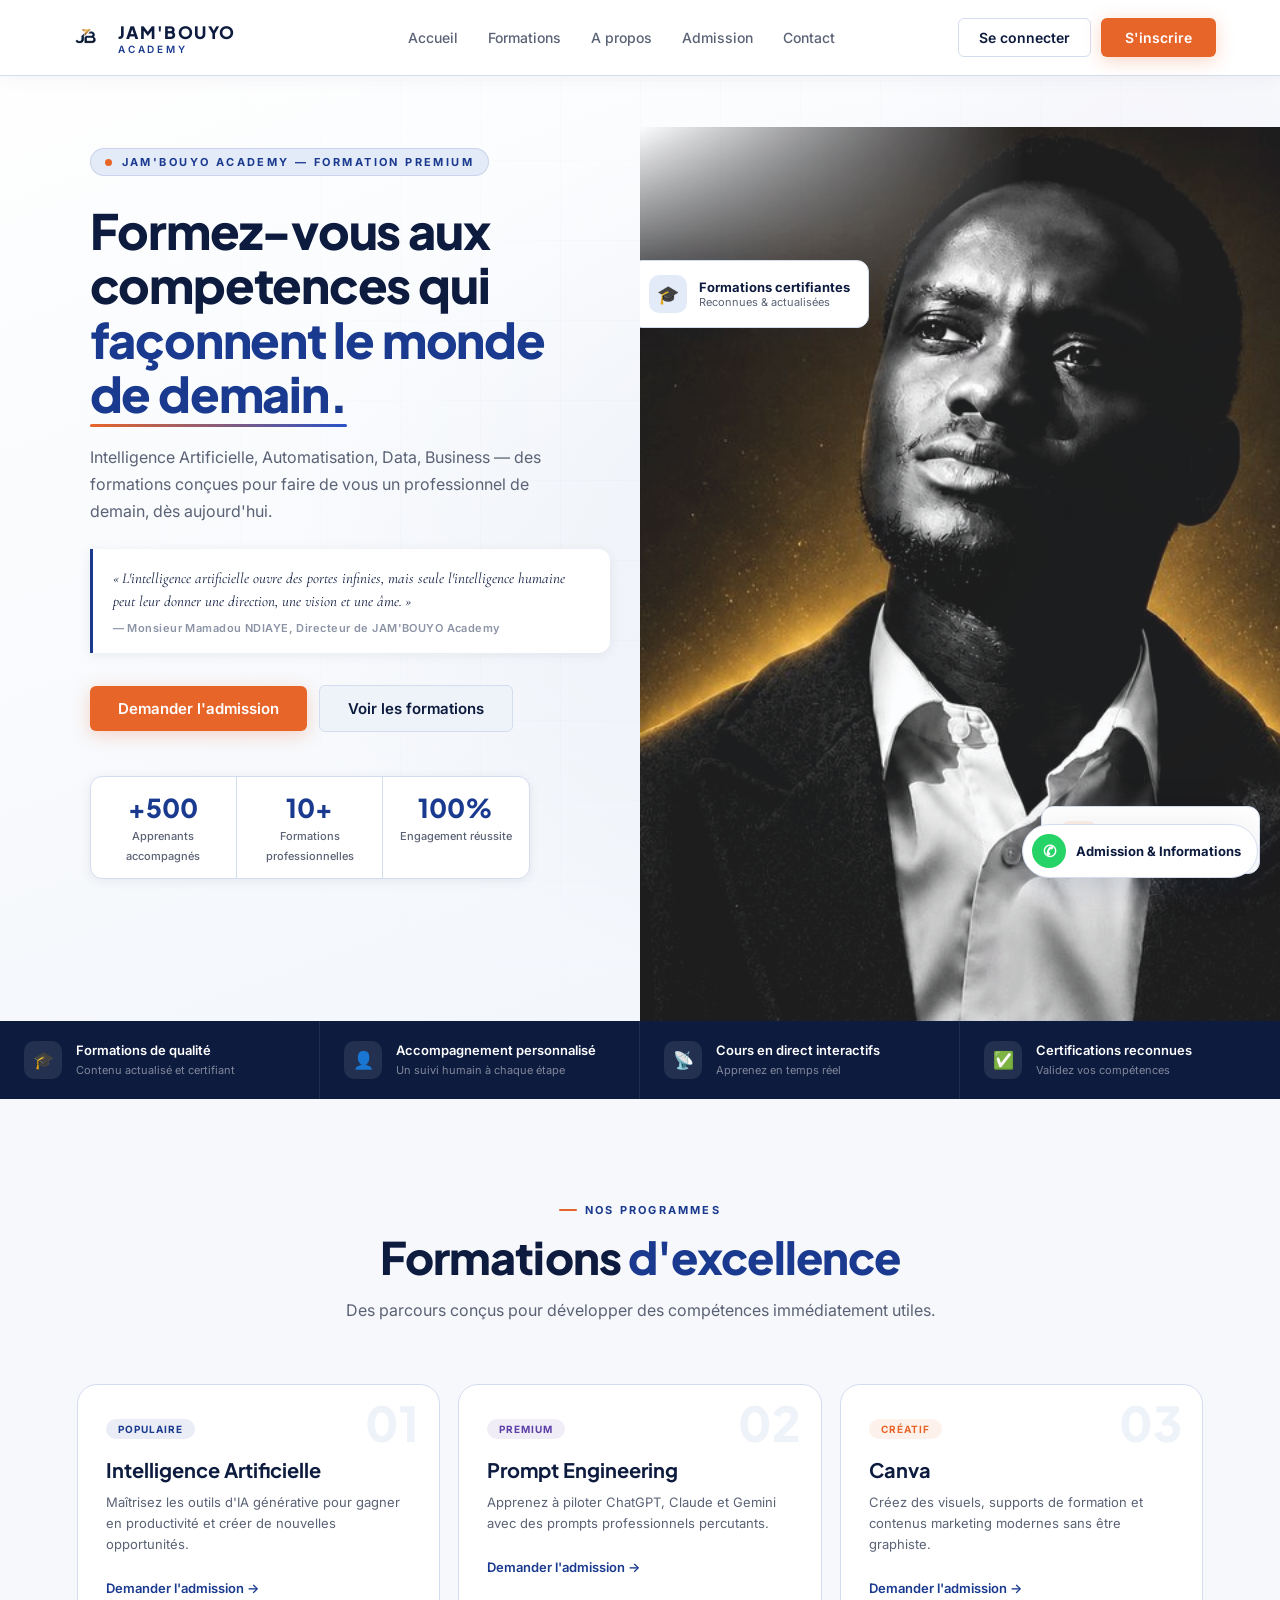
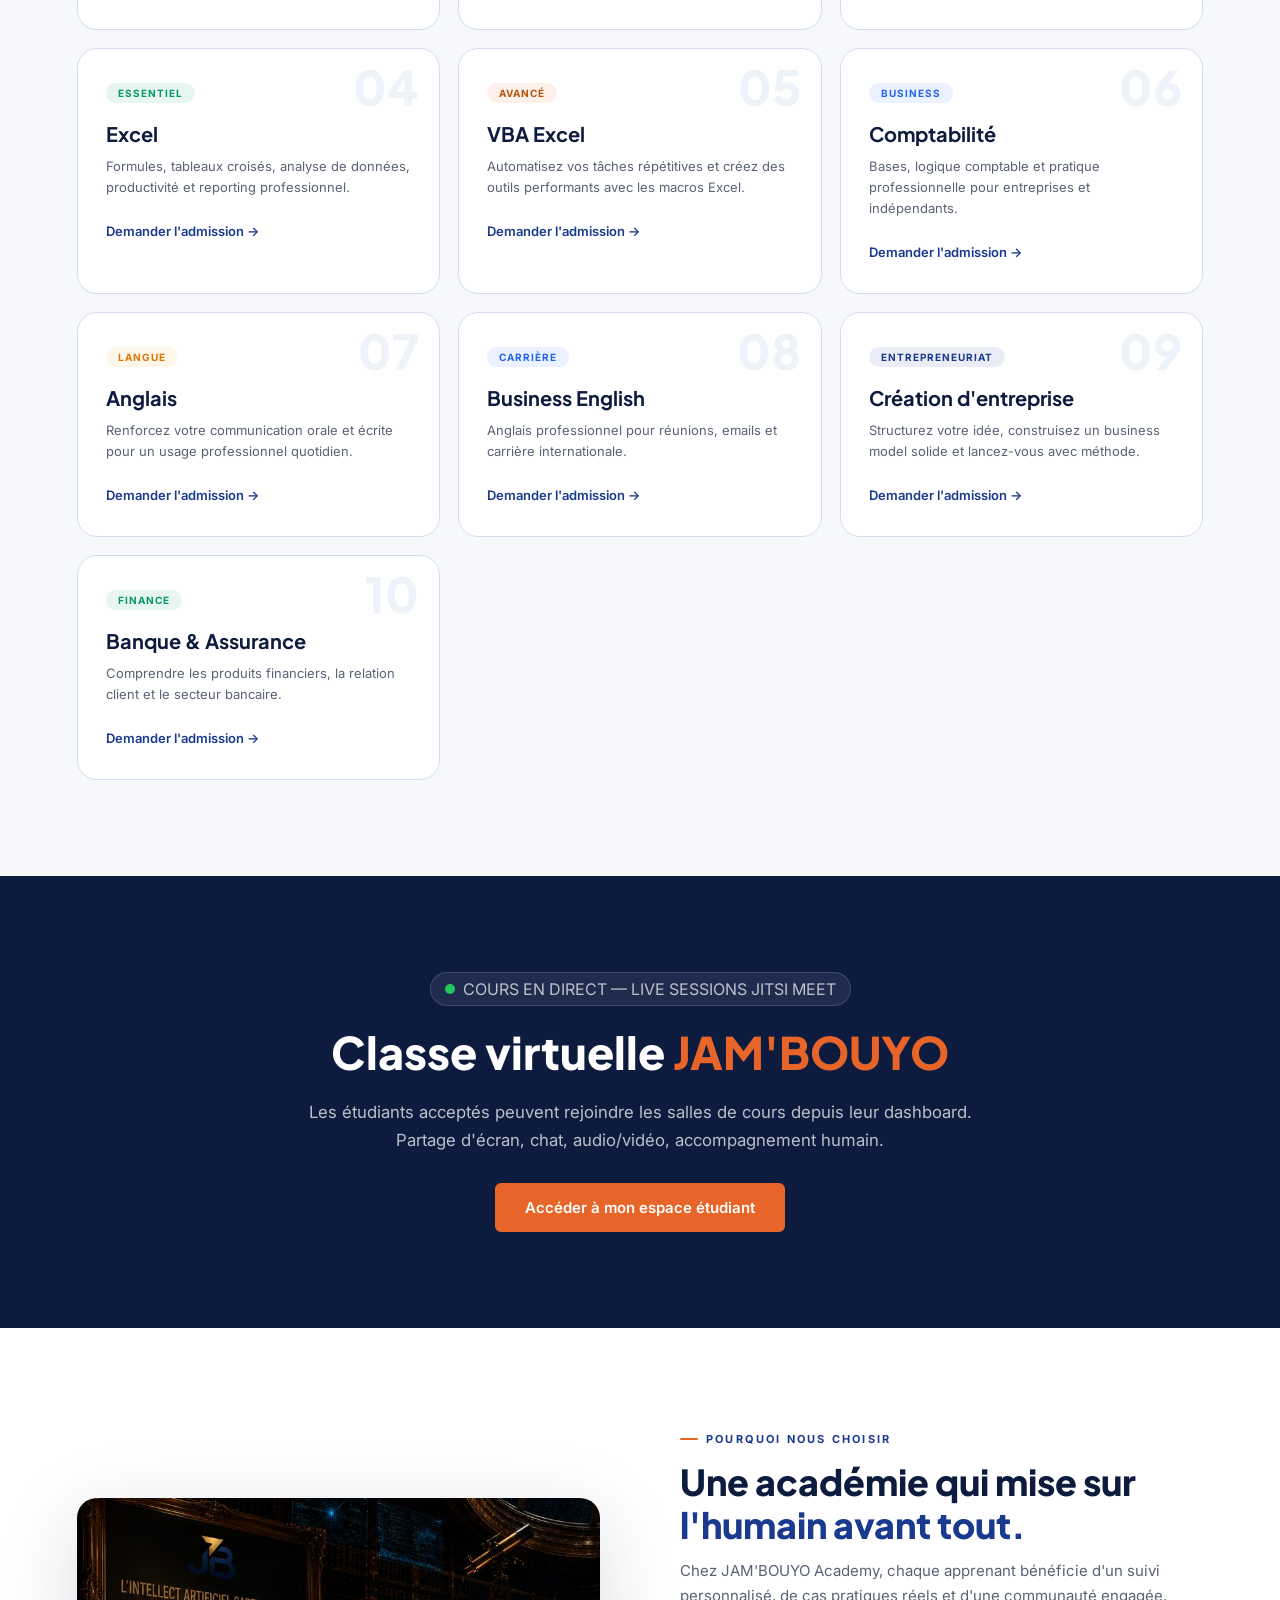
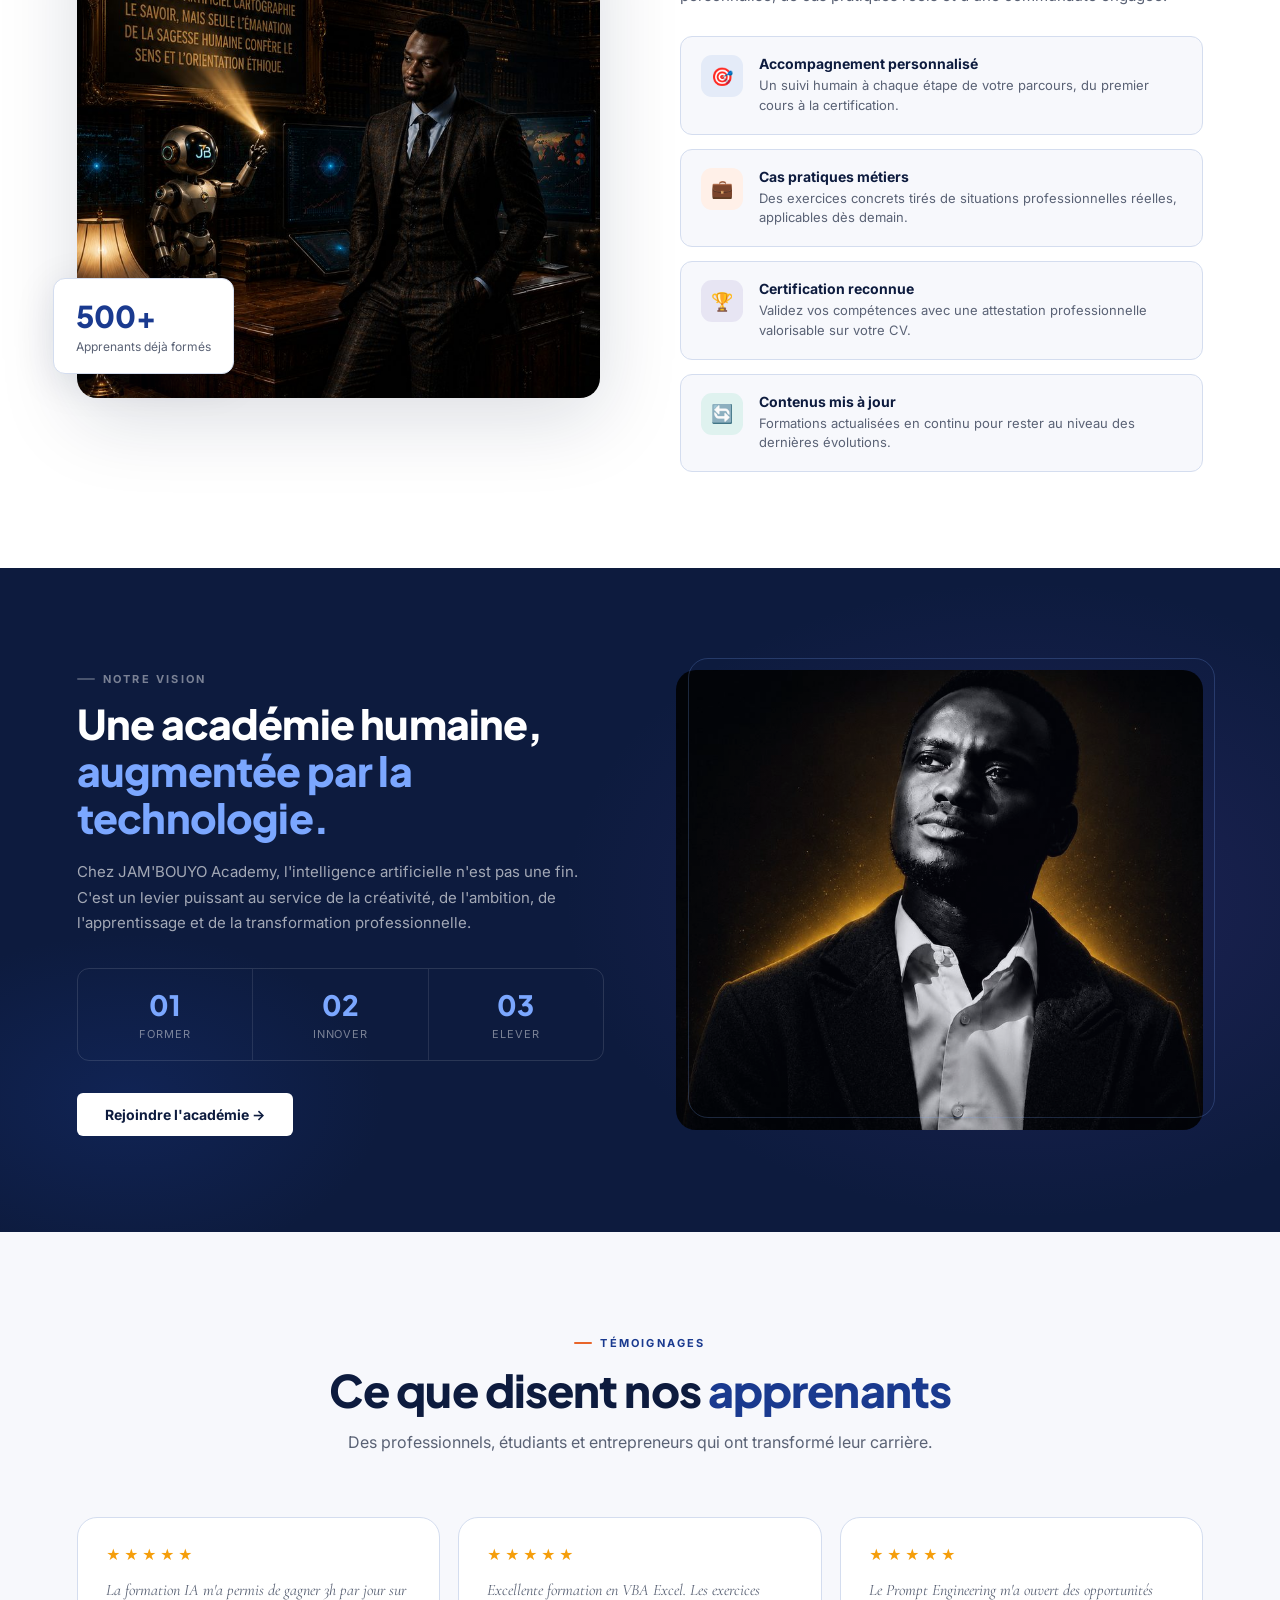
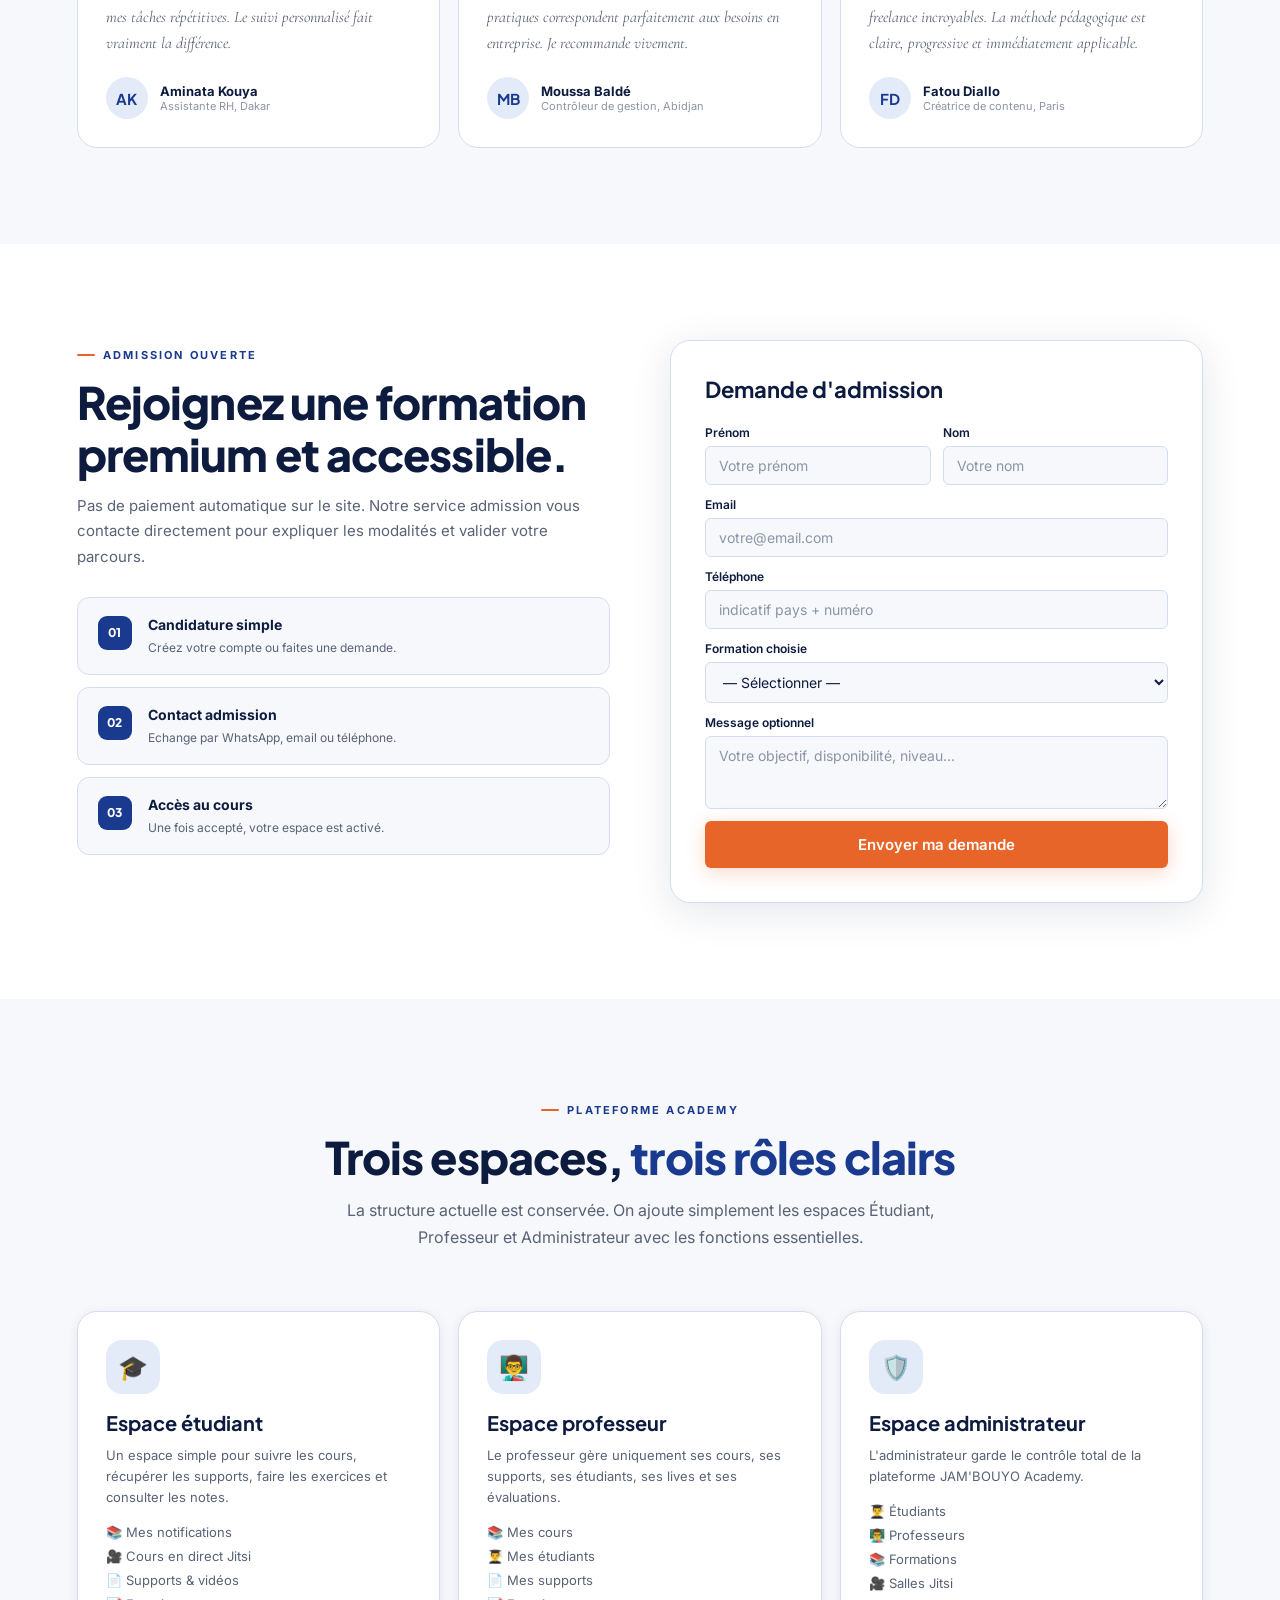
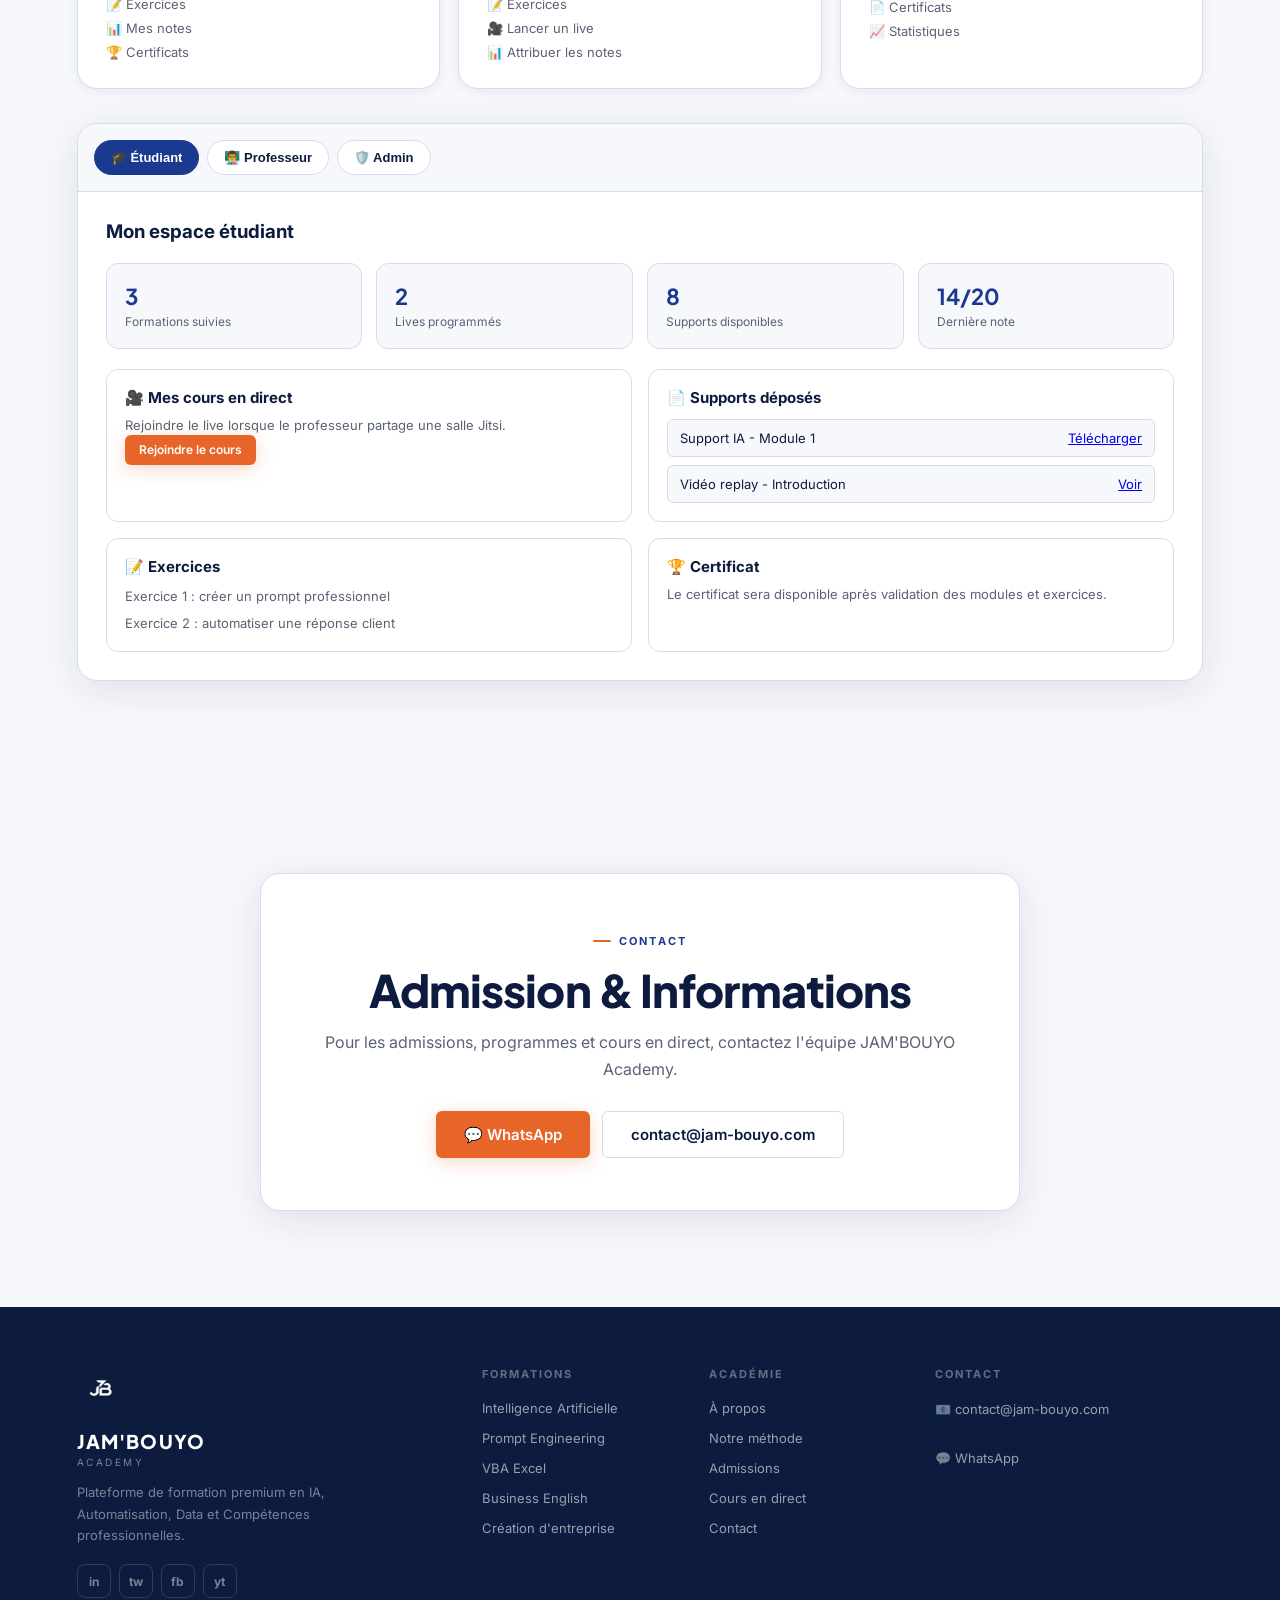
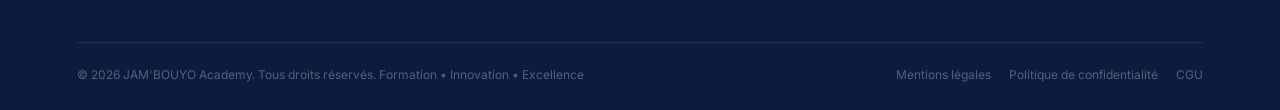
==== commit 246f3e73: "Rename index 9.html to index.html" ====
--- a/index.html
+++ b/index.html
@@ -63,28 +63,7 @@
 .jb-stat:last-child{border-right:none;}
 .jb-stat strong{display:block;font-family:'Plus Jakarta Sans',sans-serif;font-weight:800;font-size:26px;color:var(--blue-acad);}
 .jb-stat span{font-size:11px;color:var(--grey-text);font-weight:500;line-height:1.3;}
-.jb-hero-visual{
-  position:relative;
-  z-index:1;
-  display:flex;
-  align-items:flex-end;
-  justify-content:center;
-  overflow:hidden;
-  min-height:calc(100vh - 76px);
-}
-.jb-hero-photo{
-  position:absolute;
-  bottom:0;
-  right:0;
-  width:100%;
-  height:95%;
-  object-fit:cover;
-  object-position:center top;
-  opacity:0.88;
-  -webkit-mask-image:linear-gradient(to left,rgba(0,0,0,1) 40%,rgba(0,0,0,0) 100%),linear-gradient(to top,rgba(0,0,0,1) 80%,rgba(0,0,0,0) 100%);
-  mask-image:linear-gradient(to left,rgba(0,0,0,1) 40%,rgba(0,0,0,0) 100%),linear-gradient(to top,rgba(0,0,0,1) 80%,rgba(0,0,0,0) 100%);
-  filter:saturate(0.88) contrast(1.04);
-}
+.jb-hero-visual{position:relative;z-index:1;display:flex;align-items:flex-end;justify-content:center;overflow:hidden;min-height:calc(100vh - 76px);}
 .jb-hero-photo{position:absolute;bottom:0;right:0;width:100%;height:95%;object-fit:cover;object-position:center top;opacity:0.88;-webkit-mask-image:linear-gradient(to left,rgba(0,0,0,1) 40%,rgba(0,0,0,0) 100%),linear-gradient(to top,rgba(0,0,0,1) 80%,rgba(0,0,0,0) 100%);mask-image:linear-gradient(to left,rgba(0,0,0,1) 40%,rgba(0,0,0,0) 100%),linear-gradient(to top,rgba(0,0,0,1) 80%,rgba(0,0,0,0) 100%);filter:saturate(0.88) contrast(1.04);}
 .jb-hero-badge{position:absolute;background:white;border-radius:var(--radius-md);box-shadow:var(--shadow-md);padding:14px 18px;display:flex;align-items:center;gap:12px;z-index:3;border:1px solid var(--border);}
 .jb-badge-top{top:18%;left:-10px;}
@@ -285,6 +264,37 @@
 @media(max-width:1100px){.jb-formations-grid{grid-template-columns:repeat(2,1fr);}.jb-footer-grid{grid-template-columns:1fr 1fr;gap:36px;}.jb-dash-info-cards{grid-template-columns:1fr 1fr;}}
 @media(max-width:900px){.jb-hero{grid-template-columns:1fr;}.jb-hero-copy{padding:80px 24px 240px;max-width:none;}.jb-hero-visual{display:none;}.jb-hero-features{grid-template-columns:1fr 1fr;}.jb-why-grid,.jb-vision-inner,.jb-admission-grid,.jb-testi-grid{grid-template-columns:1fr;gap:36px;}.jb-why-float{display:none;}.jb-nav-links{display:none;position:fixed;top:76px;left:0;right:0;background:white;border-bottom:1px solid var(--border);flex-direction:column;padding:20px 24px;gap:14px;box-shadow:var(--shadow-md);z-index:999;}.jb-nav-links.open{display:flex;}.jb-nav-actions{display:none;}.jb-mobile-menu{display:flex;}.jb-section{padding:72px 20px;}.jb-contact-card{padding:32px 22px;}.jb-vision-img{height:300px;}.jb-why-img{height:320px;}.jb-vision-section{padding:72px 20px;}.jb-dash-info-cards{grid-template-columns:1fr;}.jb-rooms-grid{grid-template-columns:1fr;}.jb-dash-header{padding:0 16px;}}
 @media(max-width:600px){.jb-formations-grid{grid-template-columns:1fr;}.jb-footer-grid{grid-template-columns:1fr;gap:28px;}.jb-hero-features{grid-template-columns:1fr;}.jb-two-cols{grid-template-columns:1fr;}.jb-footer-bottom{flex-direction:column;align-items:flex-start;}.jb-wa-float strong{display:none;}.jb-hero-copy{padding-bottom:280px;}.jb-modal{padding:28px 20px;}.jb-contact-card{padding:28px 16px;}}
+
+/* PLATFORM SPACES */
+.jb-platform-grid{display:grid;grid-template-columns:repeat(3,1fr);gap:18px;max-width:1200px;margin:0 auto 34px;}
+.jb-space-card{background:var(--white);border:1px solid var(--border);border-radius:var(--radius-lg);padding:28px;box-shadow:var(--shadow-sm);transition:all .22s;}
+.jb-space-card:hover{transform:translateY(-4px);box-shadow:var(--shadow-md);}
+.jb-space-icon{width:54px;height:54px;border-radius:16px;display:flex;align-items:center;justify-content:center;font-size:24px;margin-bottom:16px;background:var(--blue-light);}
+.jb-space-card h3{font-family:'Plus Jakarta Sans',sans-serif;font-size:20px;color:var(--blue-night);margin-bottom:10px;}
+.jb-space-card p{font-size:13px;color:var(--grey-text);line-height:1.6;margin-bottom:16px;}
+.jb-space-list{display:grid;gap:8px;margin-top:14px;}
+.jb-space-list span{font-size:13px;color:var(--grey-text);display:flex;gap:8px;align-items:center;}
+.jb-dash-preview{max-width:1200px;margin:0 auto;background:white;border:1px solid var(--border);border-radius:var(--radius-lg);box-shadow:var(--shadow-md);overflow:hidden;}
+.jb-dash-tabs{display:flex;gap:8px;padding:16px;background:var(--off-white);border-bottom:1px solid var(--border);overflow-x:auto;}
+.jb-dash-tab{border:1px solid var(--border);background:white;color:var(--blue-night);border-radius:100px;padding:9px 16px;font-weight:700;font-size:13px;white-space:nowrap;}
+.jb-dash-tab.active{background:var(--blue-acad);color:white;border-color:var(--blue-acad);}
+.jb-dash-panel{display:none;padding:28px;}
+.jb-dash-panel.active{display:block;}
+.jb-mini-grid{display:grid;grid-template-columns:repeat(4,1fr);gap:14px;margin:20px 0;}
+.jb-mini-card{background:var(--off-white);border:1px solid var(--border);border-radius:var(--radius-md);padding:18px;}
+.jb-mini-card strong{display:block;font-size:22px;color:var(--blue-acad);font-family:'Plus Jakarta Sans',sans-serif;}
+.jb-mini-card span{font-size:12px;color:var(--grey-text);}
+.jb-tool-box{display:grid;grid-template-columns:1fr 1fr;gap:16px;margin-top:18px;}
+.jb-tool{border:1px solid var(--border);border-radius:var(--radius-md);padding:18px;background:var(--white);}
+.jb-tool h4{font-size:15px;color:var(--blue-night);margin-bottom:8px;}
+.jb-tool p,.jb-tool li{font-size:13px;color:var(--grey-text);line-height:1.55;}
+.jb-tool ul{list-style:none;display:grid;gap:7px;margin-top:10px;}
+.jb-live-created{margin-top:12px;padding:12px;background:var(--blue-light);border-radius:var(--radius-sm);font-size:13px;word-break:break-word;}
+.jb-support-form{display:grid;gap:10px;margin-top:10px;}
+.jb-support-list{display:grid;gap:8px;margin-top:12px;}
+.jb-support-item{display:flex;justify-content:space-between;gap:10px;align-items:center;padding:10px 12px;border:1px solid var(--border);border-radius:var(--radius-sm);background:var(--off-white);font-size:13px;}
+@media(max-width:900px){.jb-platform-grid,.jb-mini-grid,.jb-tool-box{grid-template-columns:1fr;}.jb-dash-panel{padding:20px;}}
+
 </style>
 </head>
 <body>
@@ -480,7 +490,63 @@
       </div>
     </section>
 
-    <!-- CONTACT -->
+    
+<section class="jb-section jb-section-alt" id="espaces">
+  <div class="jb-section-head">
+    <span class="jb-tag">Plateforme academy</span>
+    <h2>Trois espaces, <em>trois rôles clairs</em></h2>
+    <p>La structure actuelle est conservée. On ajoute simplement les espaces Étudiant, Professeur et Administrateur avec les fonctions essentielles.</p>
+  </div>
+
+  <div class="jb-platform-grid">
+    <div class="jb-space-card"><div class="jb-space-icon">🎓</div><h3>Espace étudiant</h3><p>Un espace simple pour suivre les cours, récupérer les supports, faire les exercices et consulter les notes.</p><div class="jb-space-list"><span>📚 Mes notifications</span><span>🎥 Cours en direct Jitsi</span><span>📄 Supports & vidéos</span><span>📝 Exercices</span><span>📊 Mes notes</span><span>🏆 Certificats</span></div></div>
+    <div class="jb-space-card"><div class="jb-space-icon">👨‍🏫</div><h3>Espace professeur</h3><p>Le professeur gère uniquement ses cours, ses supports, ses étudiants, ses lives et ses évaluations.</p><div class="jb-space-list"><span>📚 Mes cours</span><span>👨‍🎓 Mes étudiants</span><span>📄 Mes supports</span><span>📝 Exercices</span><span>🎥 Lancer un live</span><span>📊 Attribuer les notes</span></div></div>
+    <div class="jb-space-card"><div class="jb-space-icon">🛡️</div><h3>Espace administrateur</h3><p>L'administrateur garde le contrôle total de la plateforme JAM'BOUYO Academy.</p><div class="jb-space-list"><span>👨‍🎓 Étudiants</span><span>👨‍🏫 Professeurs</span><span>📚 Formations</span><span>🎥 Salles Jitsi</span><span>📄 Certificats</span><span>📈 Statistiques</span></div></div>
+  </div>
+
+  <div class="jb-dash-preview">
+    <div class="jb-dash-tabs">
+      <button class="jb-dash-tab active" onclick="showSpace('student', this)">🎓 Étudiant</button>
+      <button class="jb-dash-tab" onclick="showSpace('teacher', this)">👨‍🏫 Professeur</button>
+      <button class="jb-dash-tab" onclick="showSpace('admin', this)">🛡️ Admin</button>
+    </div>
+
+    <div class="jb-dash-panel active" id="space-student">
+      <h3>Mon espace étudiant</h3>
+      <div class="jb-mini-grid"><div class="jb-mini-card"><strong>3</strong><span>Formations suivies</span></div><div class="jb-mini-card"><strong>2</strong><span>Lives programmés</span></div><div class="jb-mini-card"><strong>8</strong><span>Supports disponibles</span></div><div class="jb-mini-card"><strong>14/20</strong><span>Dernière note</span></div></div>
+      <div class="jb-tool-box">
+        <div class="jb-tool"><h4>🎥 Mes cours en direct</h4><p>Rejoindre le live lorsque le professeur partage une salle Jitsi.</p><p><a class="jb-btn jb-btn-primary jb-btn-sm" target="_blank" href="https://meet.jit.si/JAMBOUYO-IA">Rejoindre le cours</a></p></div>
+        <div class="jb-tool"><h4>📄 Supports déposés</h4><div class="jb-support-list" id="studentSupportList"><div class="jb-support-item"><span>Support IA - Module 1</span><a href="#" download>Télécharger</a></div><div class="jb-support-item"><span>Vidéo replay - Introduction</span><a href="#">Voir</a></div></div></div>
+        <div class="jb-tool"><h4>📝 Exercices</h4><ul><li>Exercice 1 : créer un prompt professionnel</li><li>Exercice 2 : automatiser une réponse client</li></ul></div>
+        <div class="jb-tool"><h4>🏆 Certificat</h4><p>Le certificat sera disponible après validation des modules et exercices.</p></div>
+      </div>
+    </div>
+
+    <div class="jb-dash-panel" id="space-teacher">
+      <h3>Dashboard professeur</h3>
+      <div class="jb-mini-grid"><div class="jb-mini-card"><strong>4</strong><span>Mes cours</span></div><div class="jb-mini-card"><strong>86</strong><span>Mes étudiants</span></div><div class="jb-mini-card"><strong>12</strong><span>Supports déposés</span></div><div class="jb-mini-card"><strong>5</strong><span>Exercices publiés</span></div></div>
+      <div class="jb-tool-box">
+        <div class="jb-tool"><h4>🎥 Lancer un live Jitsi</h4><p>Créer rapidement une salle de cours en direct.</p><button class="jb-btn jb-btn-primary jb-btn-sm" onclick="createJitsiRoom()">Créer une salle</button><div class="jb-live-created" id="jitsiResult">Aucune salle créée pour le moment.</div></div>
+        <div class="jb-tool"><h4>📄 Ajouter un support</h4><p>Version simple : coller le nom du support et un lien vers le fichier ou la vidéo.</p><div class="jb-support-form"><input id="supportTitle" type="text" placeholder="Titre du support"><input id="supportUrl" type="url" placeholder="Lien PDF, PPT, vidéo..."><button class="jb-btn jb-btn-ghost jb-btn-sm" onclick="addSupport()">Ajouter le support</button></div></div>
+        <div class="jb-tool"><h4>📝 Exercices & corrections</h4><ul><li>Publier des exercices</li><li>Corriger les devoirs</li><li>Attribuer les notes</li></ul></div>
+        <div class="jb-tool"><h4>👨‍🎓 Mes étudiants</h4><p>Voir la liste des étudiants inscrits à ses formations.</p></div>
+      </div>
+    </div>
+
+    <div class="jb-dash-panel" id="space-admin">
+      <h3>Dashboard administrateur</h3>
+      <div class="jb-mini-grid"><div class="jb-mini-card"><strong>320</strong><span>Étudiants</span></div><div class="jb-mini-card"><strong>12</strong><span>Professeurs</span></div><div class="jb-mini-card"><strong>18</strong><span>Formations</span></div><div class="jb-mini-card"><strong>42</strong><span>Certificats</span></div></div>
+      <div class="jb-tool-box">
+        <div class="jb-tool"><h4>👨‍🎓 Gestion étudiants</h4><p>Ajouter, retirer et suivre les étudiants inscrits.</p></div>
+        <div class="jb-tool"><h4>👨‍🏫 Gestion professeurs</h4><p>Ajouter ou supprimer un professeur et lui attribuer des cours.</p></div>
+        <div class="jb-tool"><h4>📚 Formations & supports globaux</h4><p>Créer des formations et mettre en ligne des supports communs.</p></div>
+        <div class="jb-tool"><h4>📢 Annonces & statistiques</h4><p>Envoyer des annonces et suivre l'activité de la plateforme.</p></div>
+      </div>
+    </div>
+  </div>
+</section>
+
+<!-- CONTACT -->
     <section id="contact" class="jb-section jb-section-alt">
       <div class="jb-contact-card">
         <div class="jb-tag" style="justify-content:center;margin-bottom:16px;">Contact</div>
@@ -925,5 +991,37 @@
   });
 })();
 </script>
+
+<script>
+function showSpace(space, btn){
+  document.querySelectorAll(".jb-dash-panel").forEach(function(panel){ panel.classList.remove("active"); });
+  document.querySelectorAll(".jb-dash-tab").forEach(function(tab){ tab.classList.remove("active"); });
+  var panel = document.getElementById("space-" + space);
+  if(panel) panel.classList.add("active");
+  if(btn) btn.classList.add("active");
+}
+function createJitsiRoom(){
+  var room = "JAMBOUYO-COURS-" + Date.now();
+  var url = "https://meet.jit.si/" + room;
+  var box = document.getElementById("jitsiResult");
+  if(box){ box.innerHTML = 'Salle créée : <br><a href="' + url + '" target="_blank">' + url + '</a>'; }
+}
+function addSupport(){
+  var title = document.getElementById("supportTitle").value.trim();
+  var url = document.getElementById("supportUrl").value.trim();
+  var list = document.getElementById("studentSupportList");
+  if(!title || !url){ alert("Ajoute le titre et le lien du support."); return; }
+  if(list){
+    var item = document.createElement("div");
+    item.className = "jb-support-item";
+    item.innerHTML = '<span>' + title + '</span><a href="' + url + '" target="_blank">Ouvrir</a>';
+    list.appendChild(item);
+  }
+  document.getElementById("supportTitle").value = "";
+  document.getElementById("supportUrl").value = "";
+  alert("Support ajouté dans la démonstration étudiant ✅");
+}
+</script>
+
 </body>
 </html>
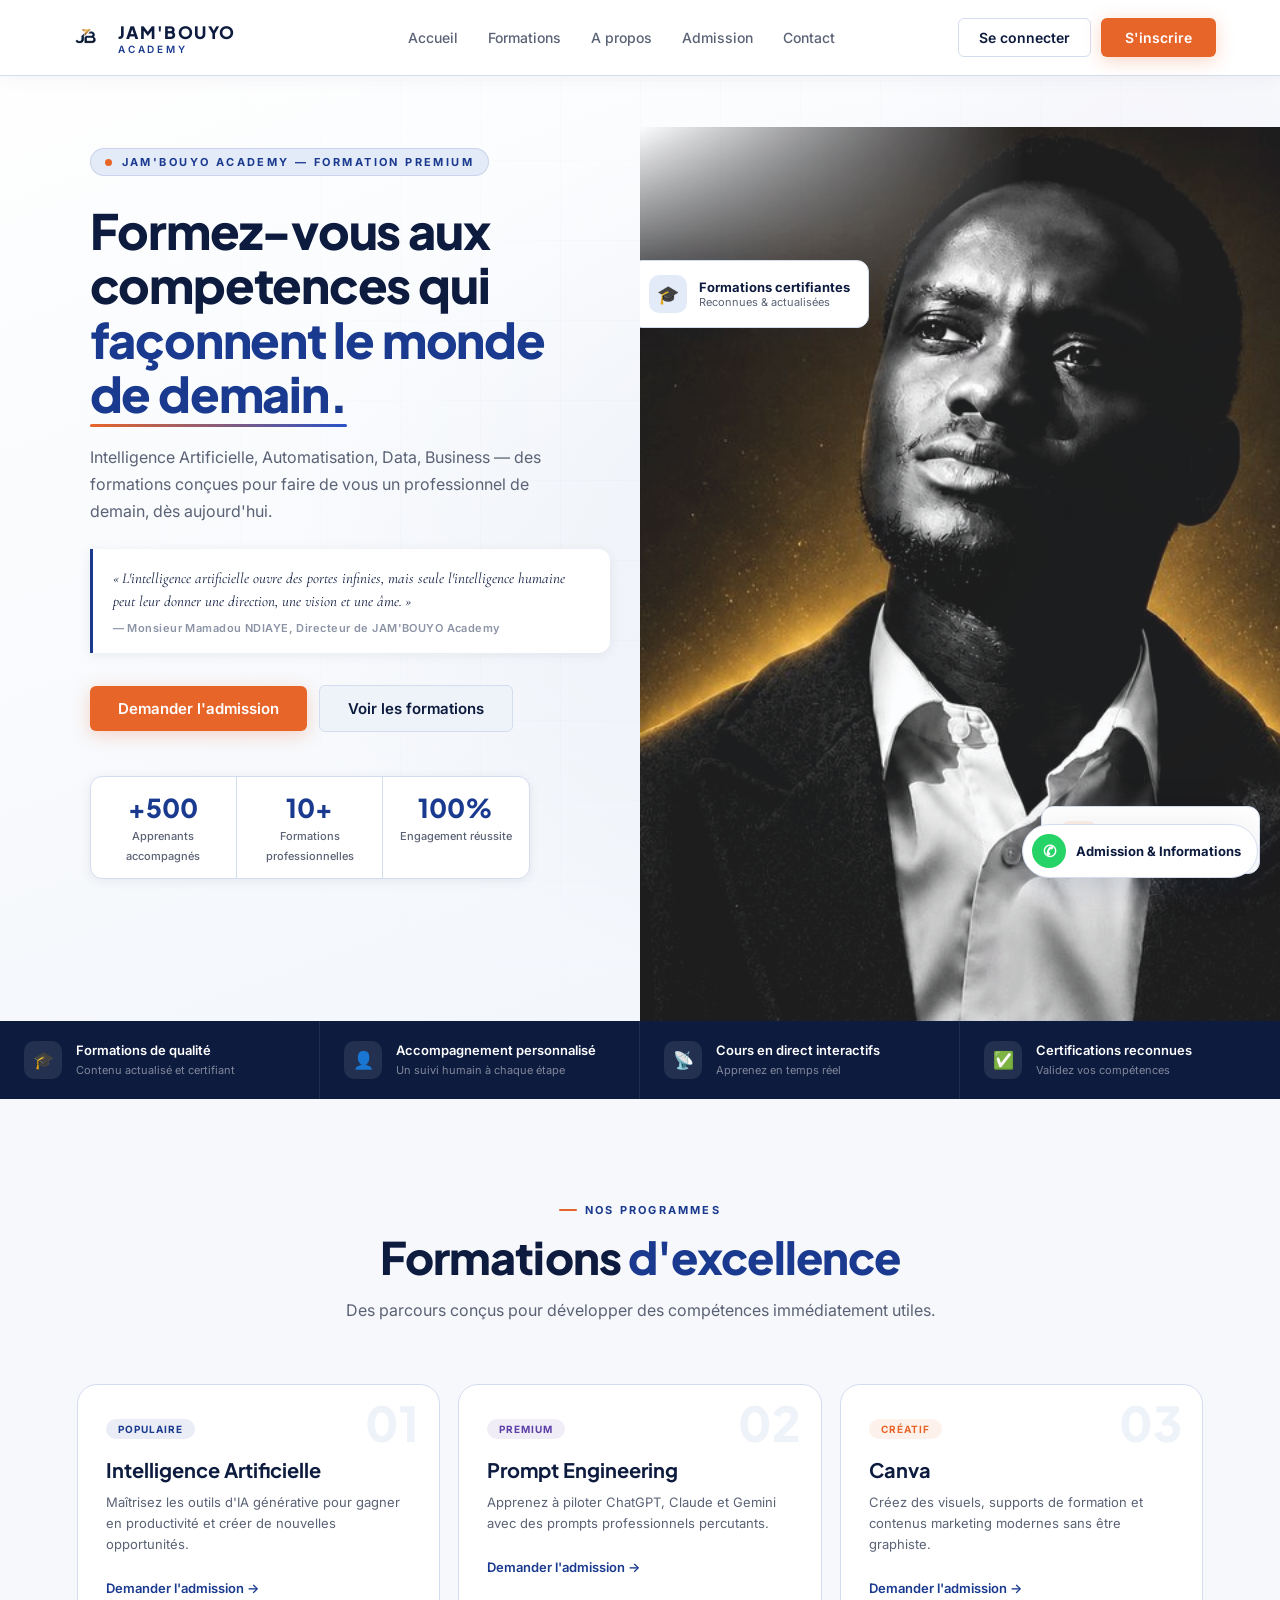
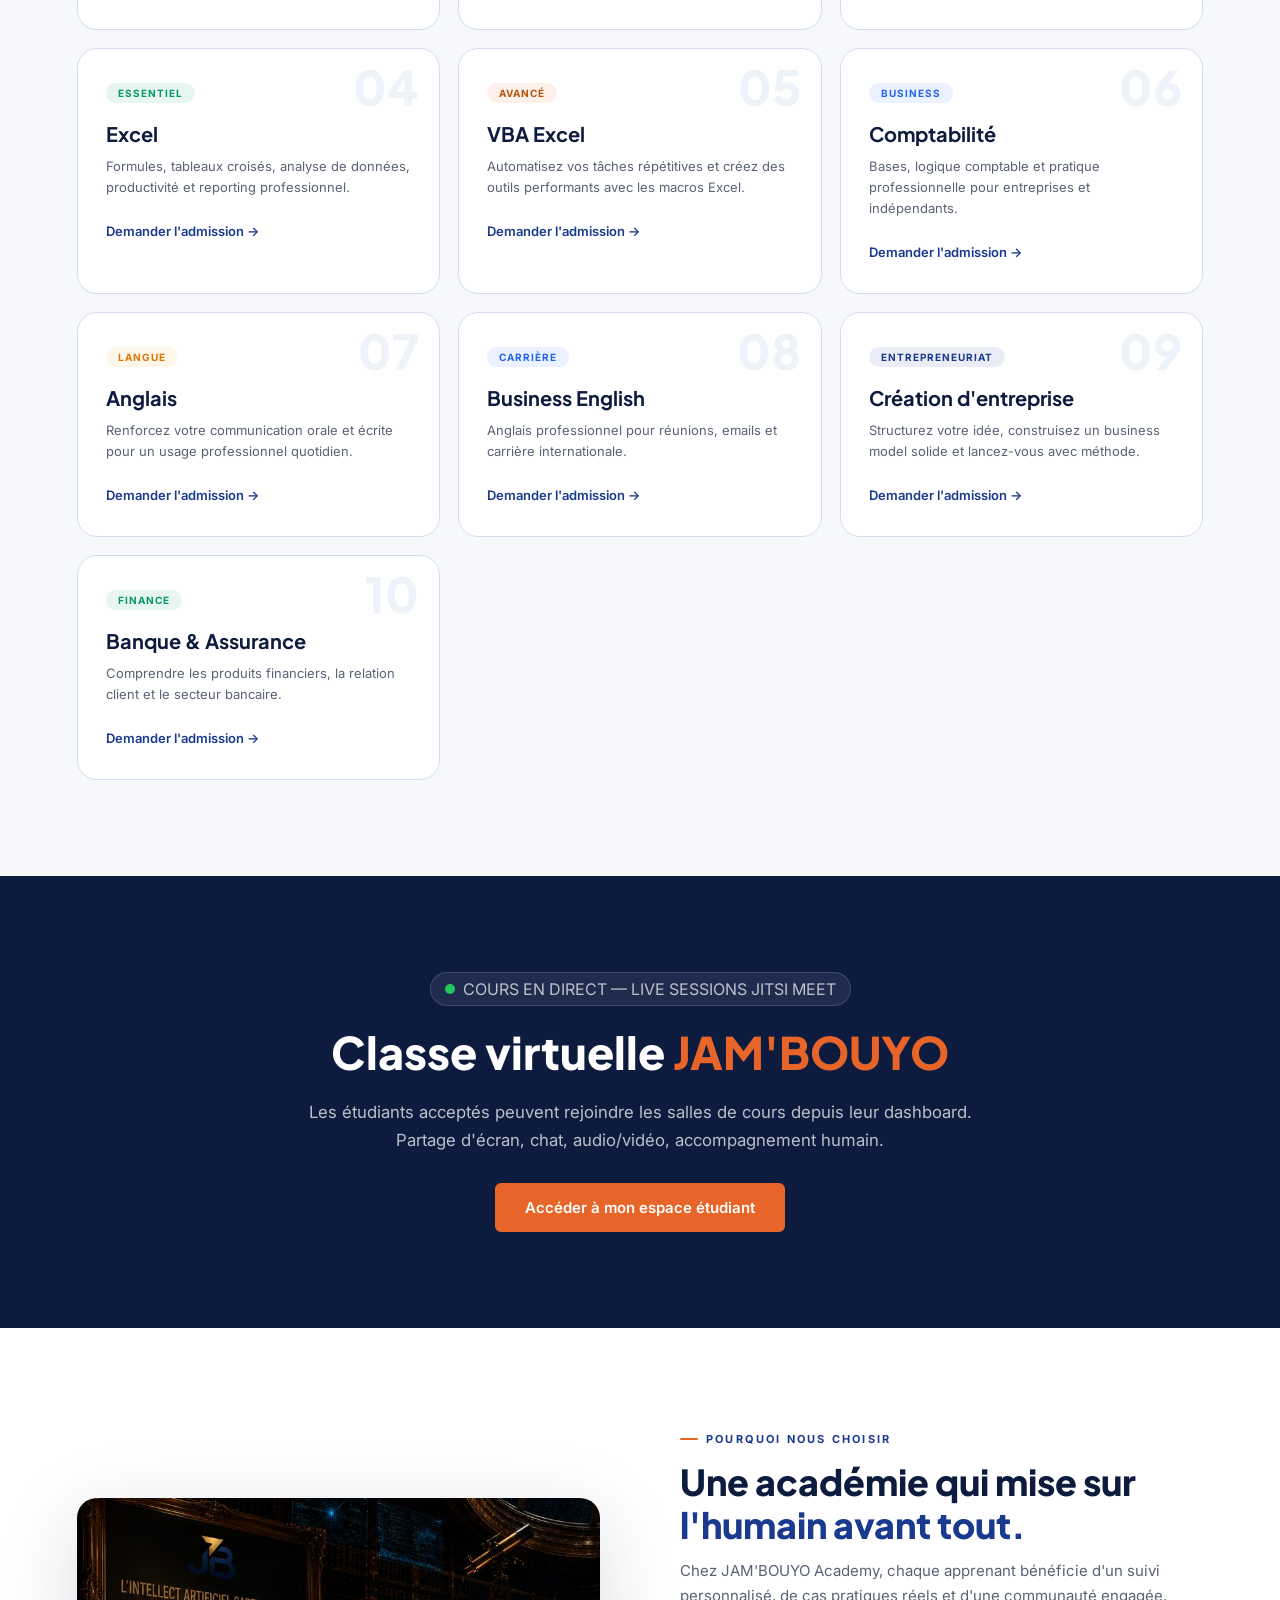
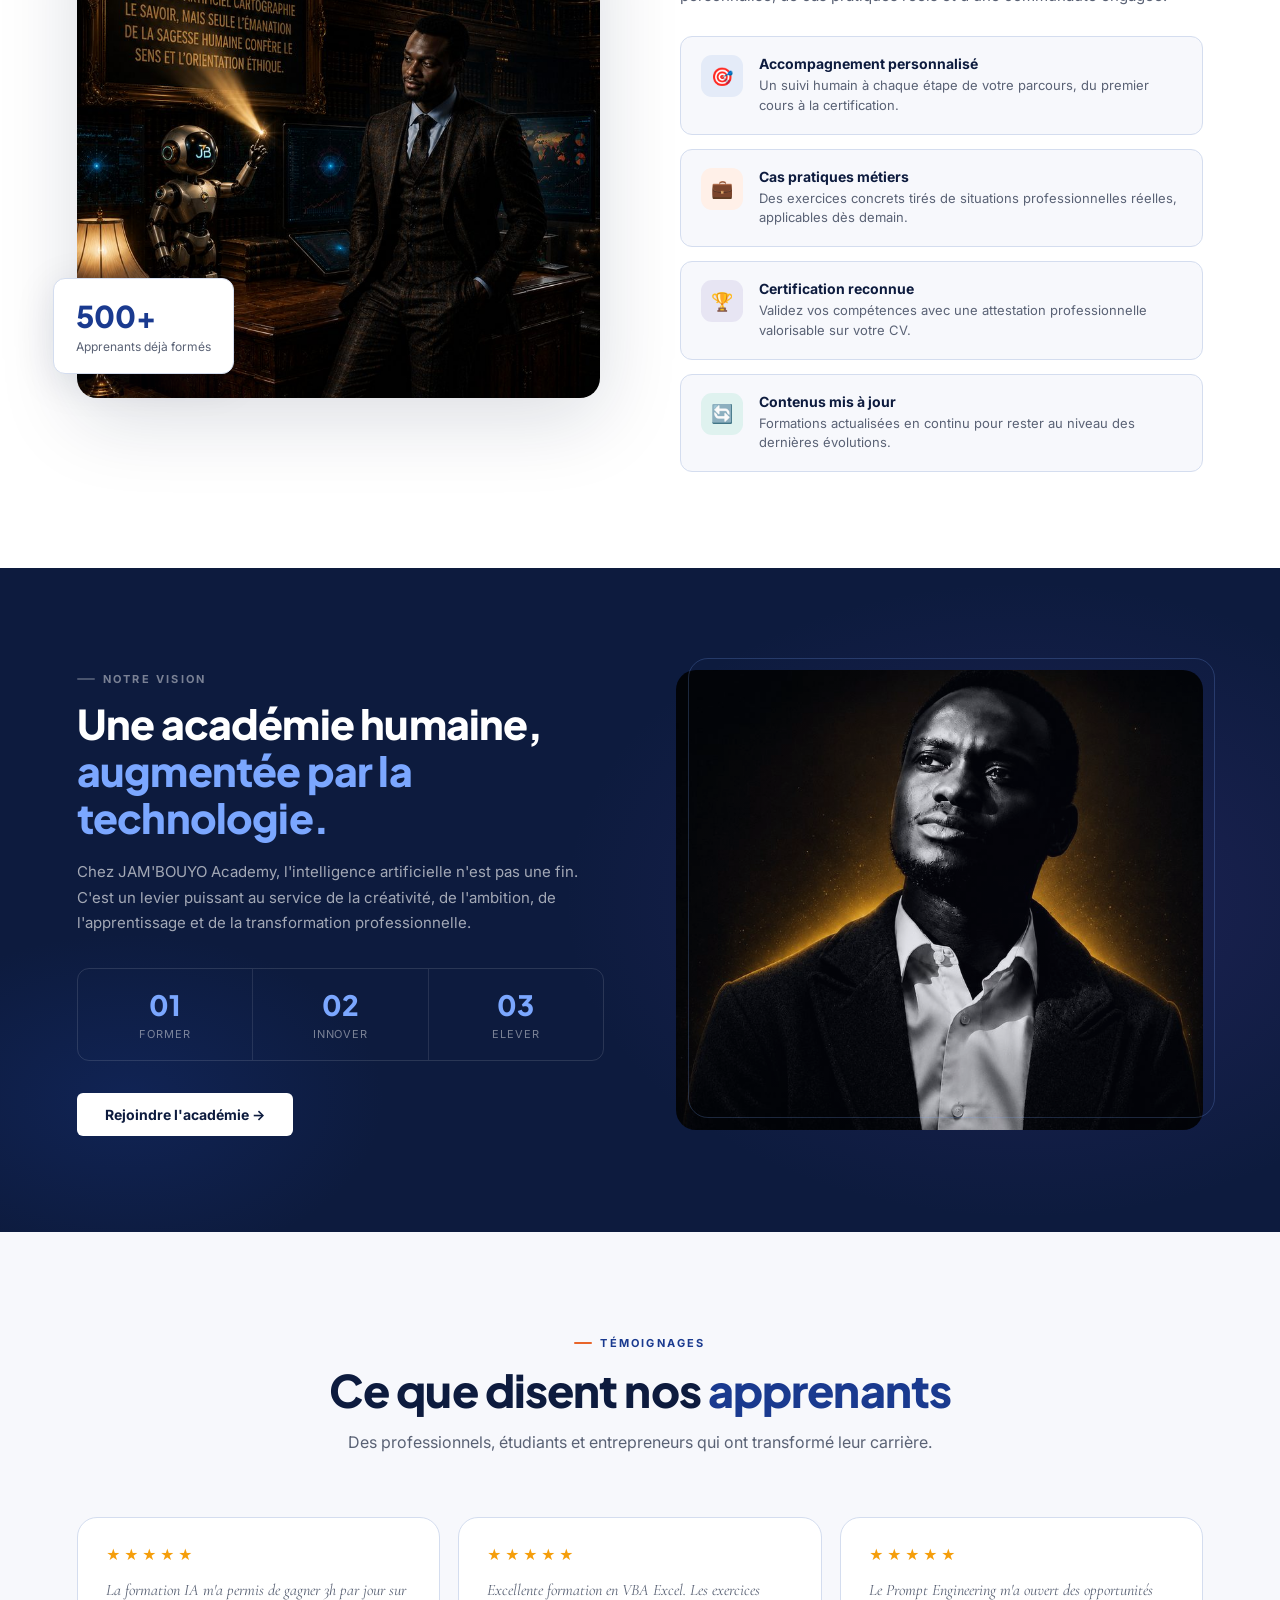
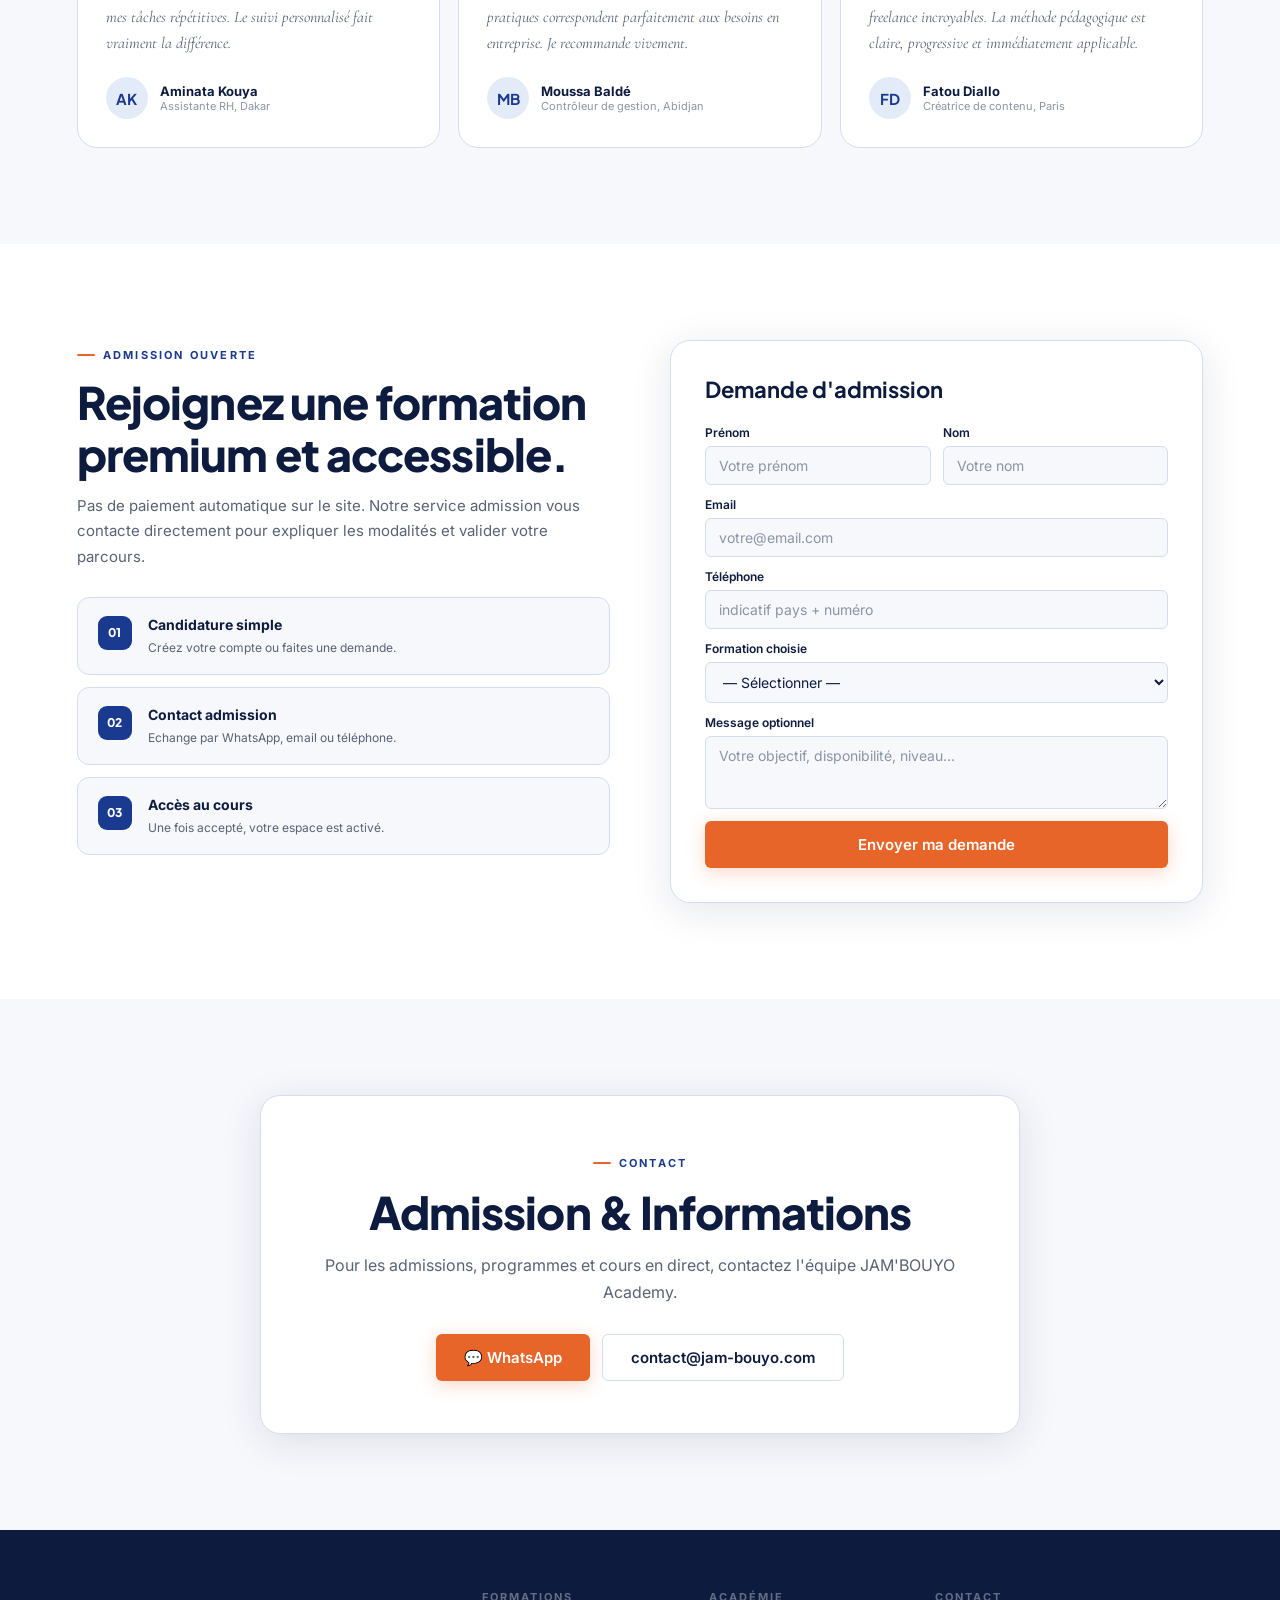
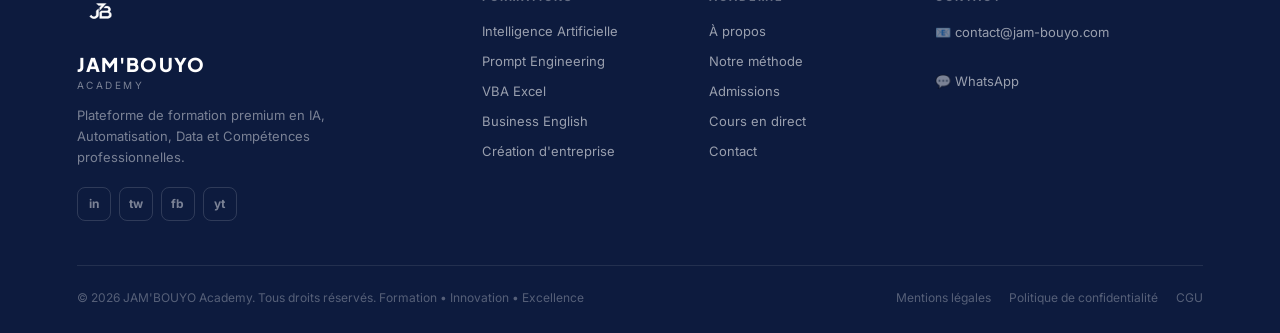
==== commit ab8654c6: "Add files via upload" ====
--- a/index.html
+++ b/index.html
@@ -64,6 +64,7 @@
 .jb-stat strong{display:block;font-family:'Plus Jakarta Sans',sans-serif;font-weight:800;font-size:26px;color:var(--blue-acad);}
 .jb-stat span{font-size:11px;color:var(--grey-text);font-weight:500;line-height:1.3;}
 .jb-hero-visual{position:relative;z-index:1;display:flex;align-items:flex-end;justify-content:center;overflow:hidden;min-height:calc(100vh - 76px);}
+
 .jb-hero-photo{position:absolute;bottom:0;right:0;width:100%;height:95%;object-fit:cover;object-position:center top;opacity:0.88;-webkit-mask-image:linear-gradient(to left,rgba(0,0,0,1) 40%,rgba(0,0,0,0) 100%),linear-gradient(to top,rgba(0,0,0,1) 80%,rgba(0,0,0,0) 100%);mask-image:linear-gradient(to left,rgba(0,0,0,1) 40%,rgba(0,0,0,0) 100%),linear-gradient(to top,rgba(0,0,0,1) 80%,rgba(0,0,0,0) 100%);filter:saturate(0.88) contrast(1.04);}
 .jb-hero-badge{position:absolute;background:white;border-radius:var(--radius-md);box-shadow:var(--shadow-md);padding:14px 18px;display:flex;align-items:center;gap:12px;z-index:3;border:1px solid var(--border);}
 .jb-badge-top{top:18%;left:-10px;}
@@ -264,37 +265,6 @@
 @media(max-width:1100px){.jb-formations-grid{grid-template-columns:repeat(2,1fr);}.jb-footer-grid{grid-template-columns:1fr 1fr;gap:36px;}.jb-dash-info-cards{grid-template-columns:1fr 1fr;}}
 @media(max-width:900px){.jb-hero{grid-template-columns:1fr;}.jb-hero-copy{padding:80px 24px 240px;max-width:none;}.jb-hero-visual{display:none;}.jb-hero-features{grid-template-columns:1fr 1fr;}.jb-why-grid,.jb-vision-inner,.jb-admission-grid,.jb-testi-grid{grid-template-columns:1fr;gap:36px;}.jb-why-float{display:none;}.jb-nav-links{display:none;position:fixed;top:76px;left:0;right:0;background:white;border-bottom:1px solid var(--border);flex-direction:column;padding:20px 24px;gap:14px;box-shadow:var(--shadow-md);z-index:999;}.jb-nav-links.open{display:flex;}.jb-nav-actions{display:none;}.jb-mobile-menu{display:flex;}.jb-section{padding:72px 20px;}.jb-contact-card{padding:32px 22px;}.jb-vision-img{height:300px;}.jb-why-img{height:320px;}.jb-vision-section{padding:72px 20px;}.jb-dash-info-cards{grid-template-columns:1fr;}.jb-rooms-grid{grid-template-columns:1fr;}.jb-dash-header{padding:0 16px;}}
 @media(max-width:600px){.jb-formations-grid{grid-template-columns:1fr;}.jb-footer-grid{grid-template-columns:1fr;gap:28px;}.jb-hero-features{grid-template-columns:1fr;}.jb-two-cols{grid-template-columns:1fr;}.jb-footer-bottom{flex-direction:column;align-items:flex-start;}.jb-wa-float strong{display:none;}.jb-hero-copy{padding-bottom:280px;}.jb-modal{padding:28px 20px;}.jb-contact-card{padding:28px 16px;}}
-
-/* PLATFORM SPACES */
-.jb-platform-grid{display:grid;grid-template-columns:repeat(3,1fr);gap:18px;max-width:1200px;margin:0 auto 34px;}
-.jb-space-card{background:var(--white);border:1px solid var(--border);border-radius:var(--radius-lg);padding:28px;box-shadow:var(--shadow-sm);transition:all .22s;}
-.jb-space-card:hover{transform:translateY(-4px);box-shadow:var(--shadow-md);}
-.jb-space-icon{width:54px;height:54px;border-radius:16px;display:flex;align-items:center;justify-content:center;font-size:24px;margin-bottom:16px;background:var(--blue-light);}
-.jb-space-card h3{font-family:'Plus Jakarta Sans',sans-serif;font-size:20px;color:var(--blue-night);margin-bottom:10px;}
-.jb-space-card p{font-size:13px;color:var(--grey-text);line-height:1.6;margin-bottom:16px;}
-.jb-space-list{display:grid;gap:8px;margin-top:14px;}
-.jb-space-list span{font-size:13px;color:var(--grey-text);display:flex;gap:8px;align-items:center;}
-.jb-dash-preview{max-width:1200px;margin:0 auto;background:white;border:1px solid var(--border);border-radius:var(--radius-lg);box-shadow:var(--shadow-md);overflow:hidden;}
-.jb-dash-tabs{display:flex;gap:8px;padding:16px;background:var(--off-white);border-bottom:1px solid var(--border);overflow-x:auto;}
-.jb-dash-tab{border:1px solid var(--border);background:white;color:var(--blue-night);border-radius:100px;padding:9px 16px;font-weight:700;font-size:13px;white-space:nowrap;}
-.jb-dash-tab.active{background:var(--blue-acad);color:white;border-color:var(--blue-acad);}
-.jb-dash-panel{display:none;padding:28px;}
-.jb-dash-panel.active{display:block;}
-.jb-mini-grid{display:grid;grid-template-columns:repeat(4,1fr);gap:14px;margin:20px 0;}
-.jb-mini-card{background:var(--off-white);border:1px solid var(--border);border-radius:var(--radius-md);padding:18px;}
-.jb-mini-card strong{display:block;font-size:22px;color:var(--blue-acad);font-family:'Plus Jakarta Sans',sans-serif;}
-.jb-mini-card span{font-size:12px;color:var(--grey-text);}
-.jb-tool-box{display:grid;grid-template-columns:1fr 1fr;gap:16px;margin-top:18px;}
-.jb-tool{border:1px solid var(--border);border-radius:var(--radius-md);padding:18px;background:var(--white);}
-.jb-tool h4{font-size:15px;color:var(--blue-night);margin-bottom:8px;}
-.jb-tool p,.jb-tool li{font-size:13px;color:var(--grey-text);line-height:1.55;}
-.jb-tool ul{list-style:none;display:grid;gap:7px;margin-top:10px;}
-.jb-live-created{margin-top:12px;padding:12px;background:var(--blue-light);border-radius:var(--radius-sm);font-size:13px;word-break:break-word;}
-.jb-support-form{display:grid;gap:10px;margin-top:10px;}
-.jb-support-list{display:grid;gap:8px;margin-top:12px;}
-.jb-support-item{display:flex;justify-content:space-between;gap:10px;align-items:center;padding:10px 12px;border:1px solid var(--border);border-radius:var(--radius-sm);background:var(--off-white);font-size:13px;}
-@media(max-width:900px){.jb-platform-grid,.jb-mini-grid,.jb-tool-box{grid-template-columns:1fr;}.jb-dash-panel{padding:20px;}}
-
 </style>
 </head>
 <body>
@@ -331,7 +301,7 @@
       <a href="#contact" onclick="closeMenu()">Contact</a>
     </nav>
     <div class="jb-nav-actions">
-      <button class="jb-btn jb-btn-outline" onclick="openLogin()">Se connecter</button>
+      <a class="jb-btn jb-btn-outline" href="login.html">Se connecter</a>
       <a href="#admission" class="jb-btn jb-btn-primary">S&#x27;inscrire</a>
     </div>
     <button class="jb-mobile-menu" id="mobileMenuBtn" onclick="toggleMenu()"><span></span><span></span><span></span></button>
@@ -490,63 +460,7 @@
       </div>
     </section>
 
-    
-<section class="jb-section jb-section-alt" id="espaces">
-  <div class="jb-section-head">
-    <span class="jb-tag">Plateforme academy</span>
-    <h2>Trois espaces, <em>trois rôles clairs</em></h2>
-    <p>La structure actuelle est conservée. On ajoute simplement les espaces Étudiant, Professeur et Administrateur avec les fonctions essentielles.</p>
-  </div>
-
-  <div class="jb-platform-grid">
-    <div class="jb-space-card"><div class="jb-space-icon">🎓</div><h3>Espace étudiant</h3><p>Un espace simple pour suivre les cours, récupérer les supports, faire les exercices et consulter les notes.</p><div class="jb-space-list"><span>📚 Mes notifications</span><span>🎥 Cours en direct Jitsi</span><span>📄 Supports & vidéos</span><span>📝 Exercices</span><span>📊 Mes notes</span><span>🏆 Certificats</span></div></div>
-    <div class="jb-space-card"><div class="jb-space-icon">👨‍🏫</div><h3>Espace professeur</h3><p>Le professeur gère uniquement ses cours, ses supports, ses étudiants, ses lives et ses évaluations.</p><div class="jb-space-list"><span>📚 Mes cours</span><span>👨‍🎓 Mes étudiants</span><span>📄 Mes supports</span><span>📝 Exercices</span><span>🎥 Lancer un live</span><span>📊 Attribuer les notes</span></div></div>
-    <div class="jb-space-card"><div class="jb-space-icon">🛡️</div><h3>Espace administrateur</h3><p>L'administrateur garde le contrôle total de la plateforme JAM'BOUYO Academy.</p><div class="jb-space-list"><span>👨‍🎓 Étudiants</span><span>👨‍🏫 Professeurs</span><span>📚 Formations</span><span>🎥 Salles Jitsi</span><span>📄 Certificats</span><span>📈 Statistiques</span></div></div>
-  </div>
-
-  <div class="jb-dash-preview">
-    <div class="jb-dash-tabs">
-      <button class="jb-dash-tab active" onclick="showSpace('student', this)">🎓 Étudiant</button>
-      <button class="jb-dash-tab" onclick="showSpace('teacher', this)">👨‍🏫 Professeur</button>
-      <button class="jb-dash-tab" onclick="showSpace('admin', this)">🛡️ Admin</button>
-    </div>
-
-    <div class="jb-dash-panel active" id="space-student">
-      <h3>Mon espace étudiant</h3>
-      <div class="jb-mini-grid"><div class="jb-mini-card"><strong>3</strong><span>Formations suivies</span></div><div class="jb-mini-card"><strong>2</strong><span>Lives programmés</span></div><div class="jb-mini-card"><strong>8</strong><span>Supports disponibles</span></div><div class="jb-mini-card"><strong>14/20</strong><span>Dernière note</span></div></div>
-      <div class="jb-tool-box">
-        <div class="jb-tool"><h4>🎥 Mes cours en direct</h4><p>Rejoindre le live lorsque le professeur partage une salle Jitsi.</p><p><a class="jb-btn jb-btn-primary jb-btn-sm" target="_blank" href="https://meet.jit.si/JAMBOUYO-IA">Rejoindre le cours</a></p></div>
-        <div class="jb-tool"><h4>📄 Supports déposés</h4><div class="jb-support-list" id="studentSupportList"><div class="jb-support-item"><span>Support IA - Module 1</span><a href="#" download>Télécharger</a></div><div class="jb-support-item"><span>Vidéo replay - Introduction</span><a href="#">Voir</a></div></div></div>
-        <div class="jb-tool"><h4>📝 Exercices</h4><ul><li>Exercice 1 : créer un prompt professionnel</li><li>Exercice 2 : automatiser une réponse client</li></ul></div>
-        <div class="jb-tool"><h4>🏆 Certificat</h4><p>Le certificat sera disponible après validation des modules et exercices.</p></div>
-      </div>
-    </div>
-
-    <div class="jb-dash-panel" id="space-teacher">
-      <h3>Dashboard professeur</h3>
-      <div class="jb-mini-grid"><div class="jb-mini-card"><strong>4</strong><span>Mes cours</span></div><div class="jb-mini-card"><strong>86</strong><span>Mes étudiants</span></div><div class="jb-mini-card"><strong>12</strong><span>Supports déposés</span></div><div class="jb-mini-card"><strong>5</strong><span>Exercices publiés</span></div></div>
-      <div class="jb-tool-box">
-        <div class="jb-tool"><h4>🎥 Lancer un live Jitsi</h4><p>Créer rapidement une salle de cours en direct.</p><button class="jb-btn jb-btn-primary jb-btn-sm" onclick="createJitsiRoom()">Créer une salle</button><div class="jb-live-created" id="jitsiResult">Aucune salle créée pour le moment.</div></div>
-        <div class="jb-tool"><h4>📄 Ajouter un support</h4><p>Version simple : coller le nom du support et un lien vers le fichier ou la vidéo.</p><div class="jb-support-form"><input id="supportTitle" type="text" placeholder="Titre du support"><input id="supportUrl" type="url" placeholder="Lien PDF, PPT, vidéo..."><button class="jb-btn jb-btn-ghost jb-btn-sm" onclick="addSupport()">Ajouter le support</button></div></div>
-        <div class="jb-tool"><h4>📝 Exercices & corrections</h4><ul><li>Publier des exercices</li><li>Corriger les devoirs</li><li>Attribuer les notes</li></ul></div>
-        <div class="jb-tool"><h4>👨‍🎓 Mes étudiants</h4><p>Voir la liste des étudiants inscrits à ses formations.</p></div>
-      </div>
-    </div>
-
-    <div class="jb-dash-panel" id="space-admin">
-      <h3>Dashboard administrateur</h3>
-      <div class="jb-mini-grid"><div class="jb-mini-card"><strong>320</strong><span>Étudiants</span></div><div class="jb-mini-card"><strong>12</strong><span>Professeurs</span></div><div class="jb-mini-card"><strong>18</strong><span>Formations</span></div><div class="jb-mini-card"><strong>42</strong><span>Certificats</span></div></div>
-      <div class="jb-tool-box">
-        <div class="jb-tool"><h4>👨‍🎓 Gestion étudiants</h4><p>Ajouter, retirer et suivre les étudiants inscrits.</p></div>
-        <div class="jb-tool"><h4>👨‍🏫 Gestion professeurs</h4><p>Ajouter ou supprimer un professeur et lui attribuer des cours.</p></div>
-        <div class="jb-tool"><h4>📚 Formations & supports globaux</h4><p>Créer des formations et mettre en ligne des supports communs.</p></div>
-        <div class="jb-tool"><h4>📢 Annonces & statistiques</h4><p>Envoyer des annonces et suivre l'activité de la plateforme.</p></div>
-      </div>
-    </div>
-  </div>
-</section>
-
-<!-- CONTACT -->
+    <!-- CONTACT -->
     <section id="contact" class="jb-section jb-section-alt">
       <div class="jb-contact-card">
         <div class="jb-tag" style="justify-content:center;margin-bottom:16px;">Contact</div>
@@ -991,37 +905,5 @@
   });
 })();
 </script>
-
-<script>
-function showSpace(space, btn){
-  document.querySelectorAll(".jb-dash-panel").forEach(function(panel){ panel.classList.remove("active"); });
-  document.querySelectorAll(".jb-dash-tab").forEach(function(tab){ tab.classList.remove("active"); });
-  var panel = document.getElementById("space-" + space);
-  if(panel) panel.classList.add("active");
-  if(btn) btn.classList.add("active");
-}
-function createJitsiRoom(){
-  var room = "JAMBOUYO-COURS-" + Date.now();
-  var url = "https://meet.jit.si/" + room;
-  var box = document.getElementById("jitsiResult");
-  if(box){ box.innerHTML = 'Salle créée : <br><a href="' + url + '" target="_blank">' + url + '</a>'; }
-}
-function addSupport(){
-  var title = document.getElementById("supportTitle").value.trim();
-  var url = document.getElementById("supportUrl").value.trim();
-  var list = document.getElementById("studentSupportList");
-  if(!title || !url){ alert("Ajoute le titre et le lien du support."); return; }
-  if(list){
-    var item = document.createElement("div");
-    item.className = "jb-support-item";
-    item.innerHTML = '<span>' + title + '</span><a href="' + url + '" target="_blank">Ouvrir</a>';
-    list.appendChild(item);
-  }
-  document.getElementById("supportTitle").value = "";
-  document.getElementById("supportUrl").value = "";
-  alert("Support ajouté dans la démonstration étudiant ✅");
-}
-</script>
-
 </body>
-</html>
+</html>
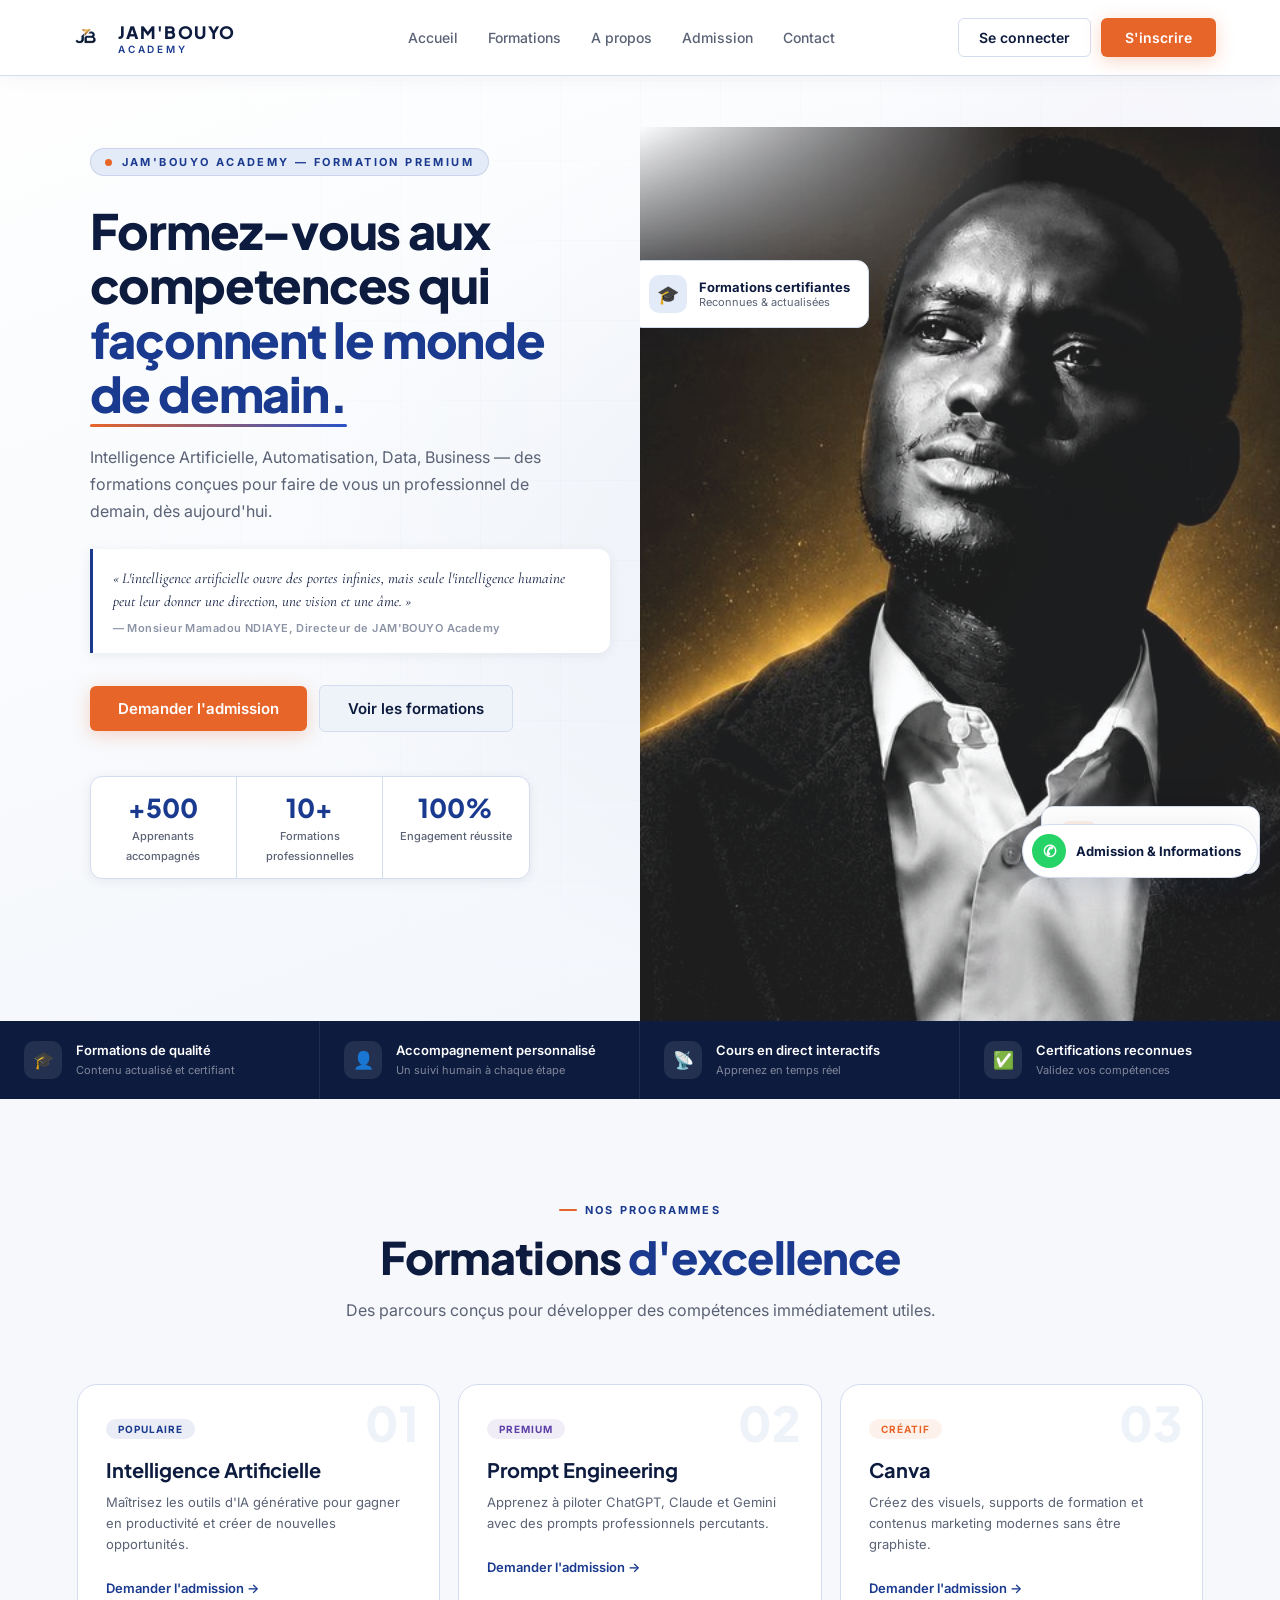
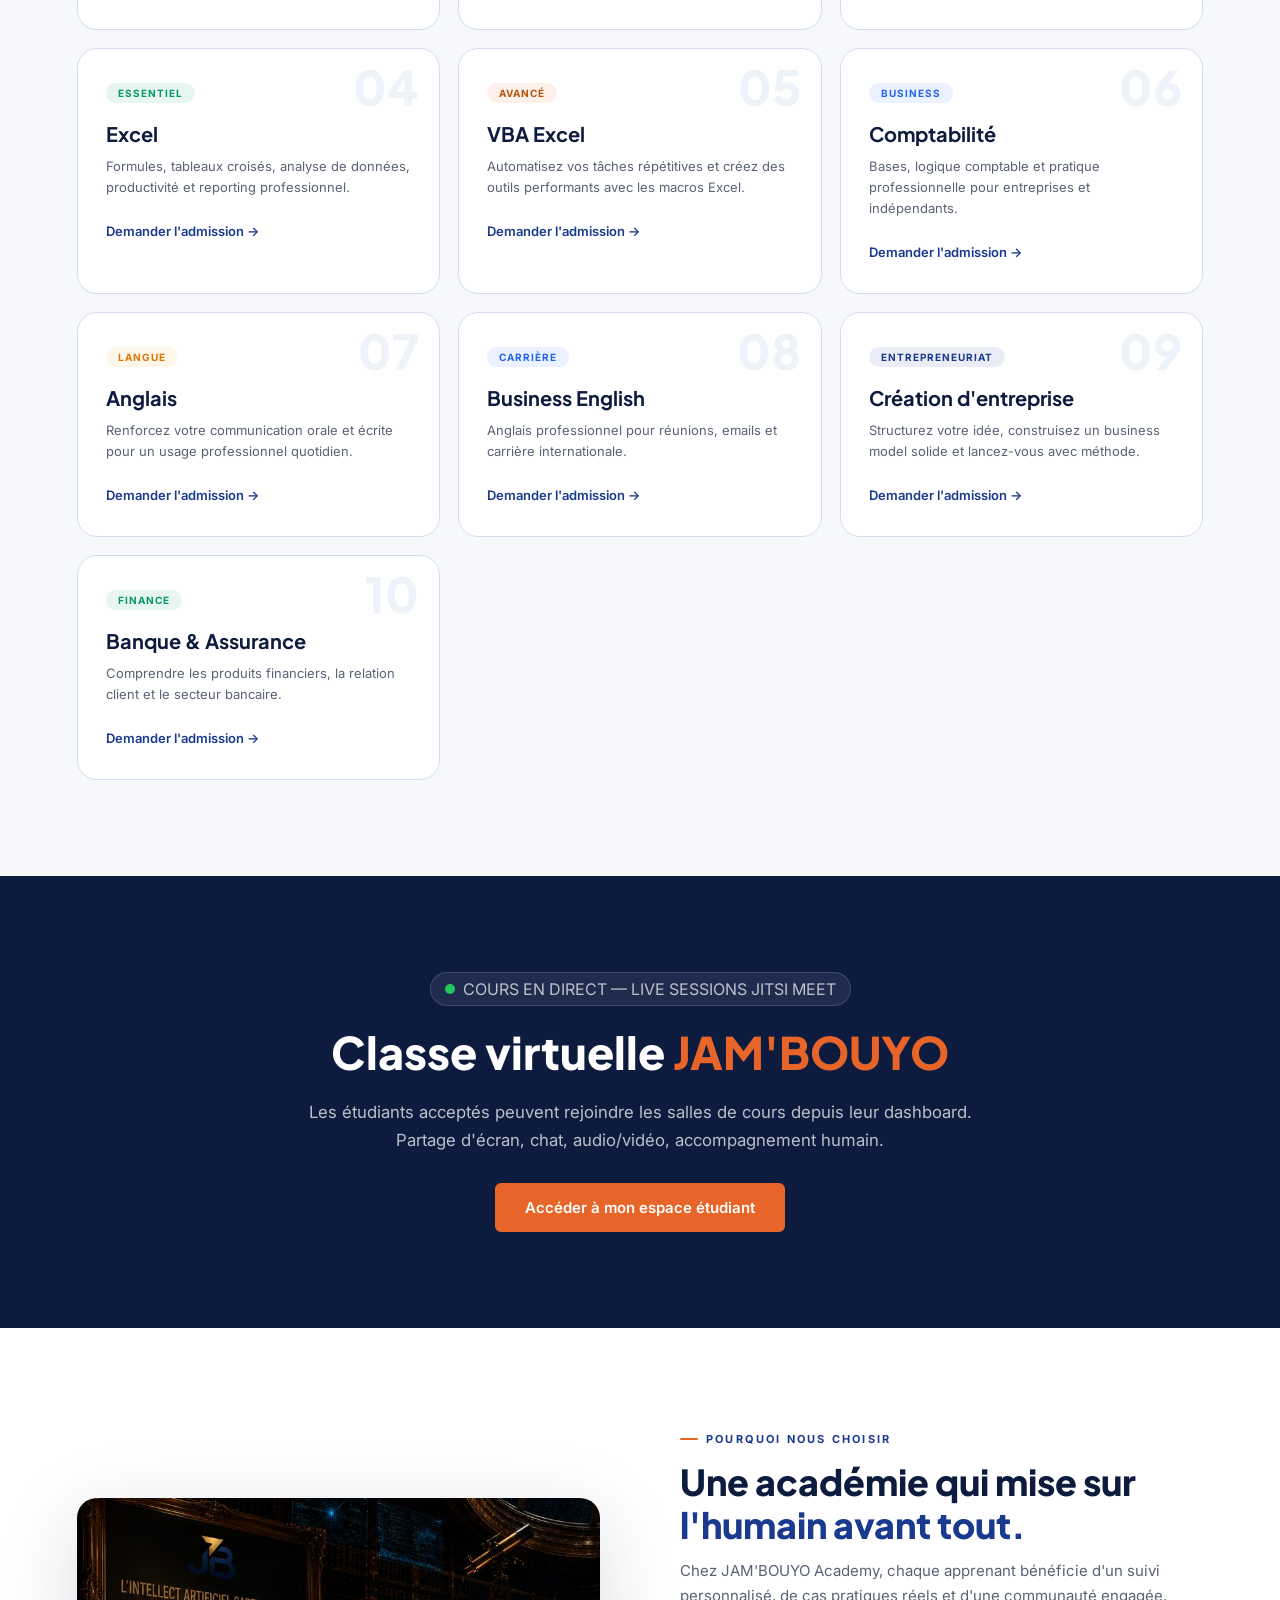
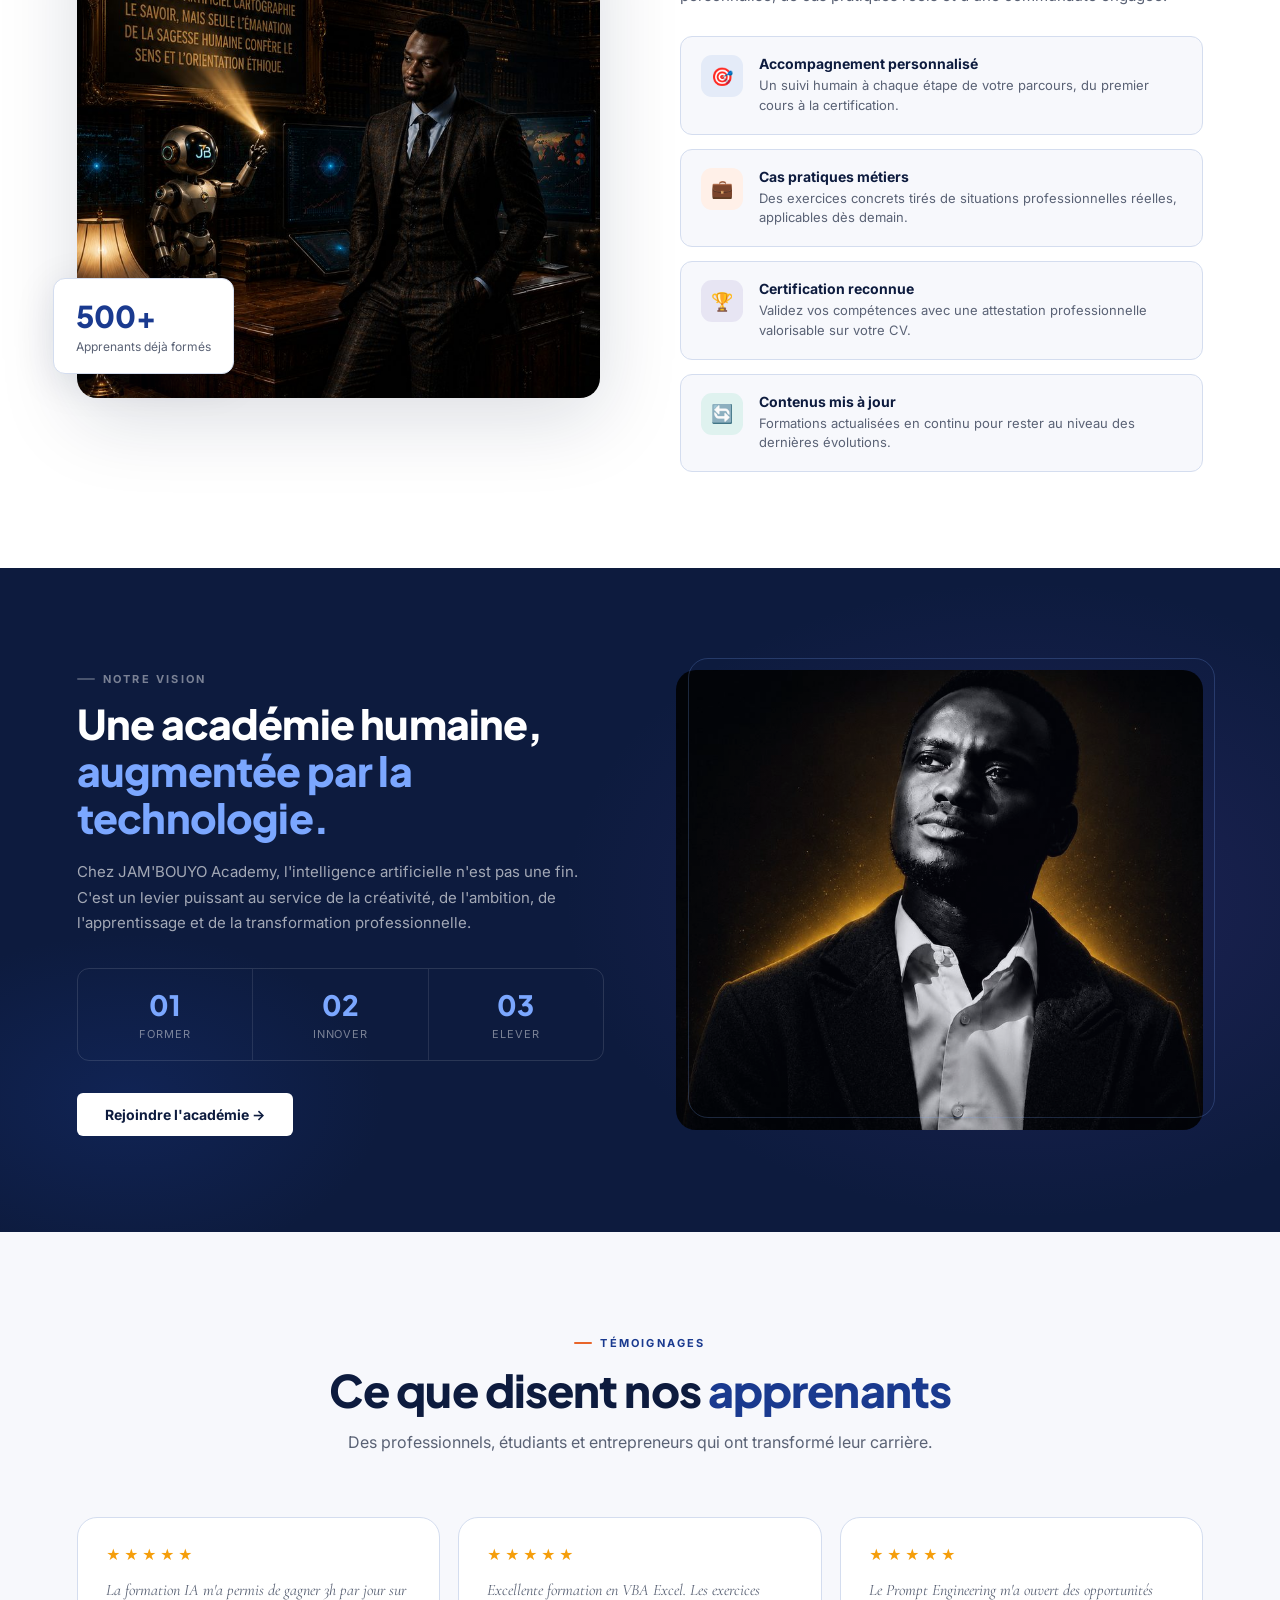
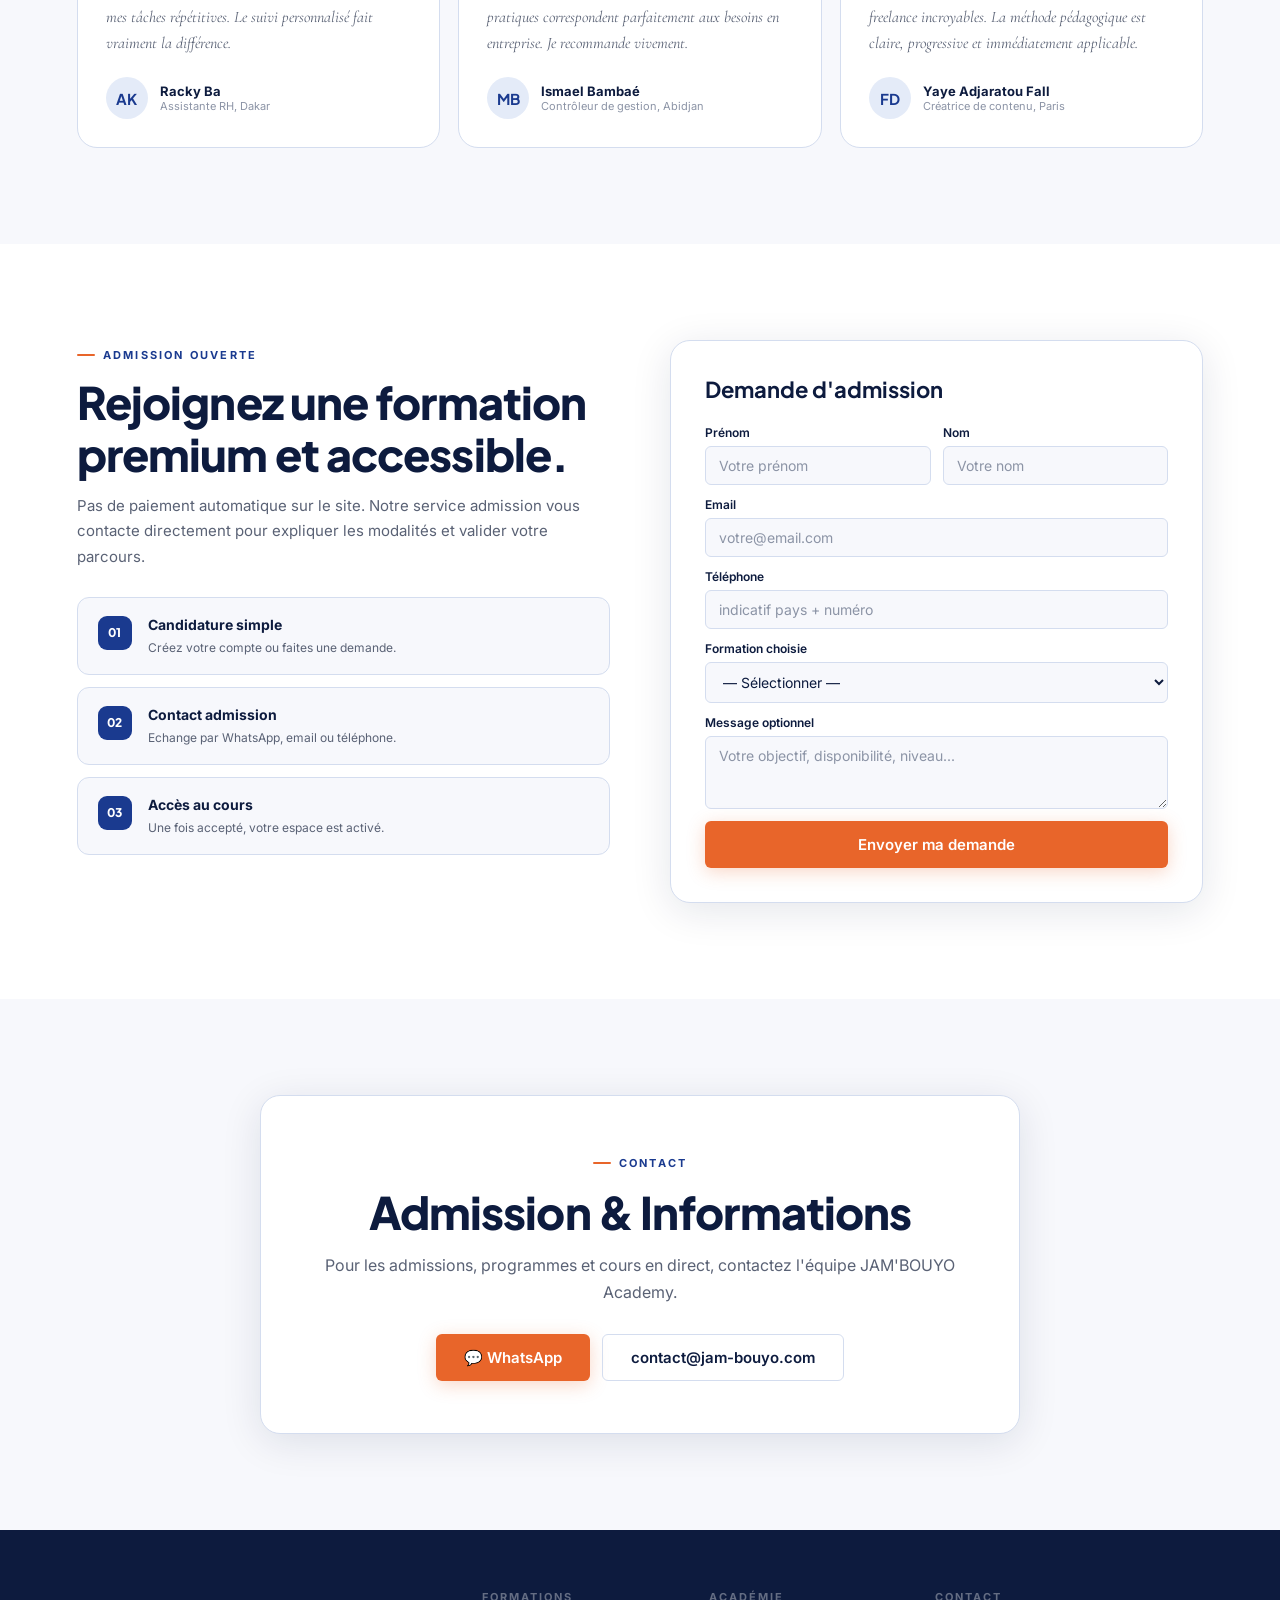
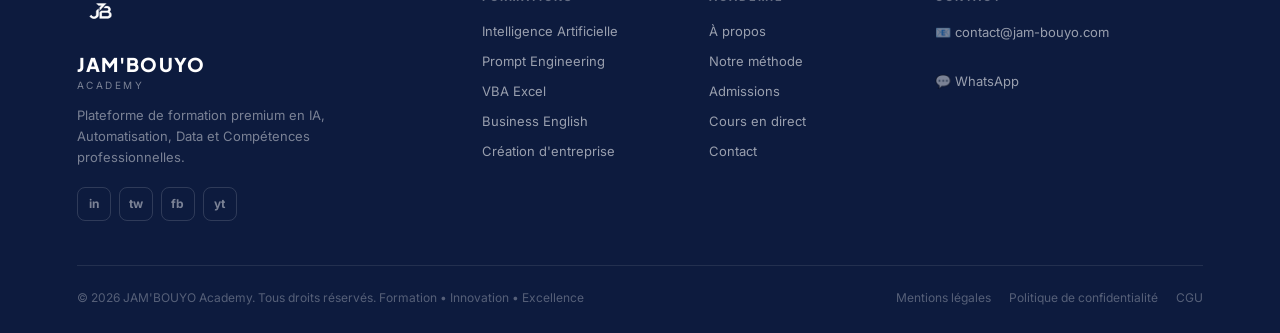
==== commit a440fec3: "Update index.html" ====
--- a/index.html
+++ b/index.html
@@ -419,9 +419,9 @@
     <section class="jb-section jb-section-alt">
       <div class="jb-section-head"><div class="jb-tag">T&eacute;moignages</div><h2>Ce que disent nos <em>apprenants</em></h2><p>Des professionnels, &eacute;tudiants et entrepreneurs qui ont transform&eacute; leur carri&egrave;re.</p></div>
       <div class="jb-testi-grid">
-        <div class="jb-testi-card"><div class="jb-stars">&#x2605;&#x2605;&#x2605;&#x2605;&#x2605;</div><blockquote>La formation IA m&#x27;a permis de gagner 3h par jour sur mes t&acirc;ches r&eacute;p&eacute;titives. Le suivi personnalis&eacute; fait vraiment la diff&eacute;rence.</blockquote><div class="jb-author"><div class="jb-avatar">AK</div><div><div class="jb-author-name">Aminata Kouya</div><div class="jb-author-role">Assistante RH, Dakar</div></div></div></div>
-        <div class="jb-testi-card"><div class="jb-stars">&#x2605;&#x2605;&#x2605;&#x2605;&#x2605;</div><blockquote>Excellente formation en VBA Excel. Les exercices pratiques correspondent parfaitement aux besoins en entreprise. Je recommande vivement.</blockquote><div class="jb-author"><div class="jb-avatar">MB</div><div><div class="jb-author-name">Moussa Bald&eacute;</div><div class="jb-author-role">Contr&ocirc;leur de gestion, Abidjan</div></div></div></div>
-        <div class="jb-testi-card"><div class="jb-stars">&#x2605;&#x2605;&#x2605;&#x2605;&#x2605;</div><blockquote>Le Prompt Engineering m&#x27;a ouvert des opportunit&eacute;s freelance incroyables. La m&eacute;thode p&eacute;dagogique est claire, progressive et imm&eacute;diatement applicable.</blockquote><div class="jb-author"><div class="jb-avatar">FD</div><div><div class="jb-author-name">Fatou Diallo</div><div class="jb-author-role">Cr&eacute;atrice de contenu, Paris</div></div></div></div>
+        <div class="jb-testi-card"><div class="jb-stars">&#x2605;&#x2605;&#x2605;&#x2605;&#x2605;</div><blockquote>La formation IA m&#x27;a permis de gagner 3h par jour sur mes t&acirc;ches r&eacute;p&eacute;titives. Le suivi personnalis&eacute; fait vraiment la diff&eacute;rence.</blockquote><div class="jb-author"><div class="jb-avatar">AK</div><div><div class="jb-author-name">Racky Ba</div><div class="jb-author-role">Assistante RH, Dakar</div></div></div></div>
+        <div class="jb-testi-card"><div class="jb-stars">&#x2605;&#x2605;&#x2605;&#x2605;&#x2605;</div><blockquote>Excellente formation en VBA Excel. Les exercices pratiques correspondent parfaitement aux besoins en entreprise. Je recommande vivement.</blockquote><div class="jb-author"><div class="jb-avatar">MB</div><div><div class="jb-author-name">Ismael Bamba&eacute;</div><div class="jb-author-role">Contr&ocirc;leur de gestion, Abidjan</div></div></div></div>
+        <div class="jb-testi-card"><div class="jb-stars">&#x2605;&#x2605;&#x2605;&#x2605;&#x2605;</div><blockquote>Le Prompt Engineering m&#x27;a ouvert des opportunit&eacute;s freelance incroyables. La m&eacute;thode p&eacute;dagogique est claire, progressive et imm&eacute;diatement applicable.</blockquote><div class="jb-author"><div class="jb-avatar">FD</div><div><div class="jb-author-name">Yaye Adjaratou Fall</div><div class="jb-author-role">Cr&eacute;atrice de contenu, Paris</div></div></div></div>
       </div>
     </section>
 
@@ -906,4 +906,4 @@
 })();
 </script>
 </body>
-</html>+</html>
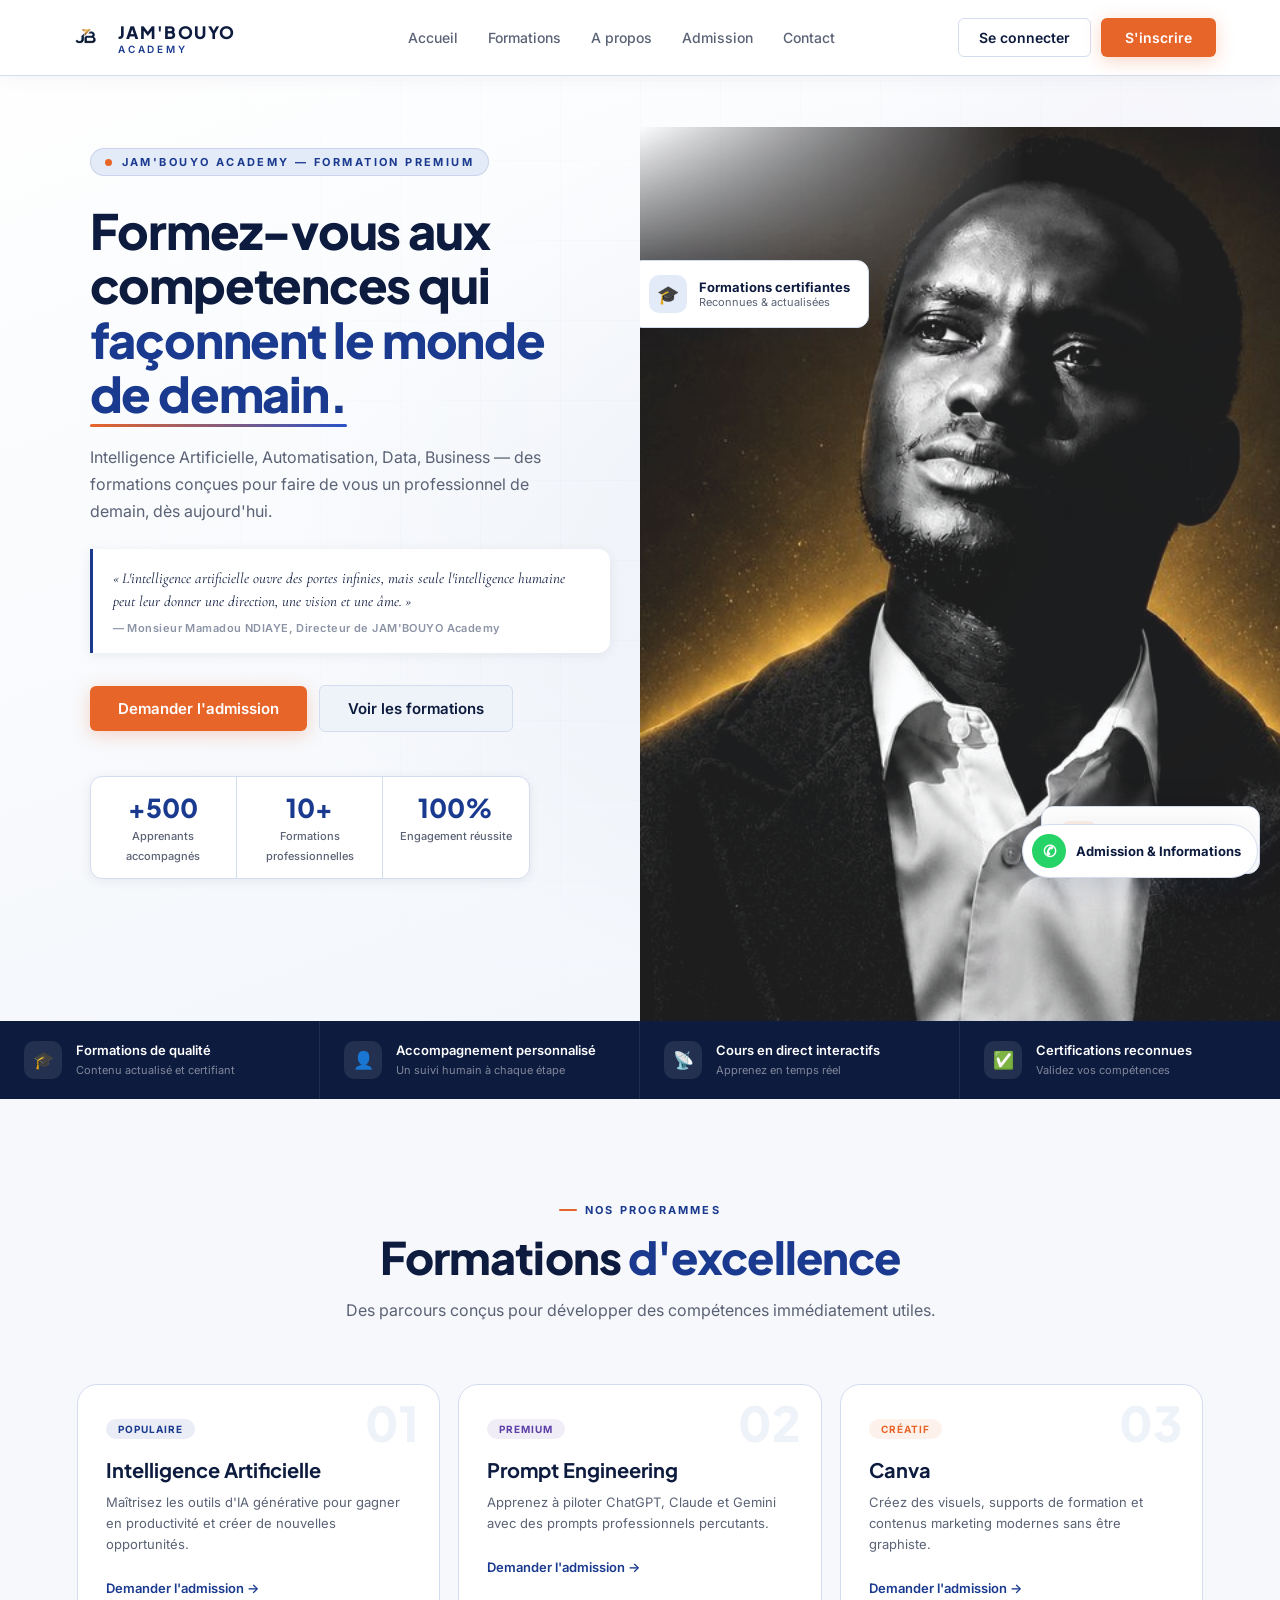
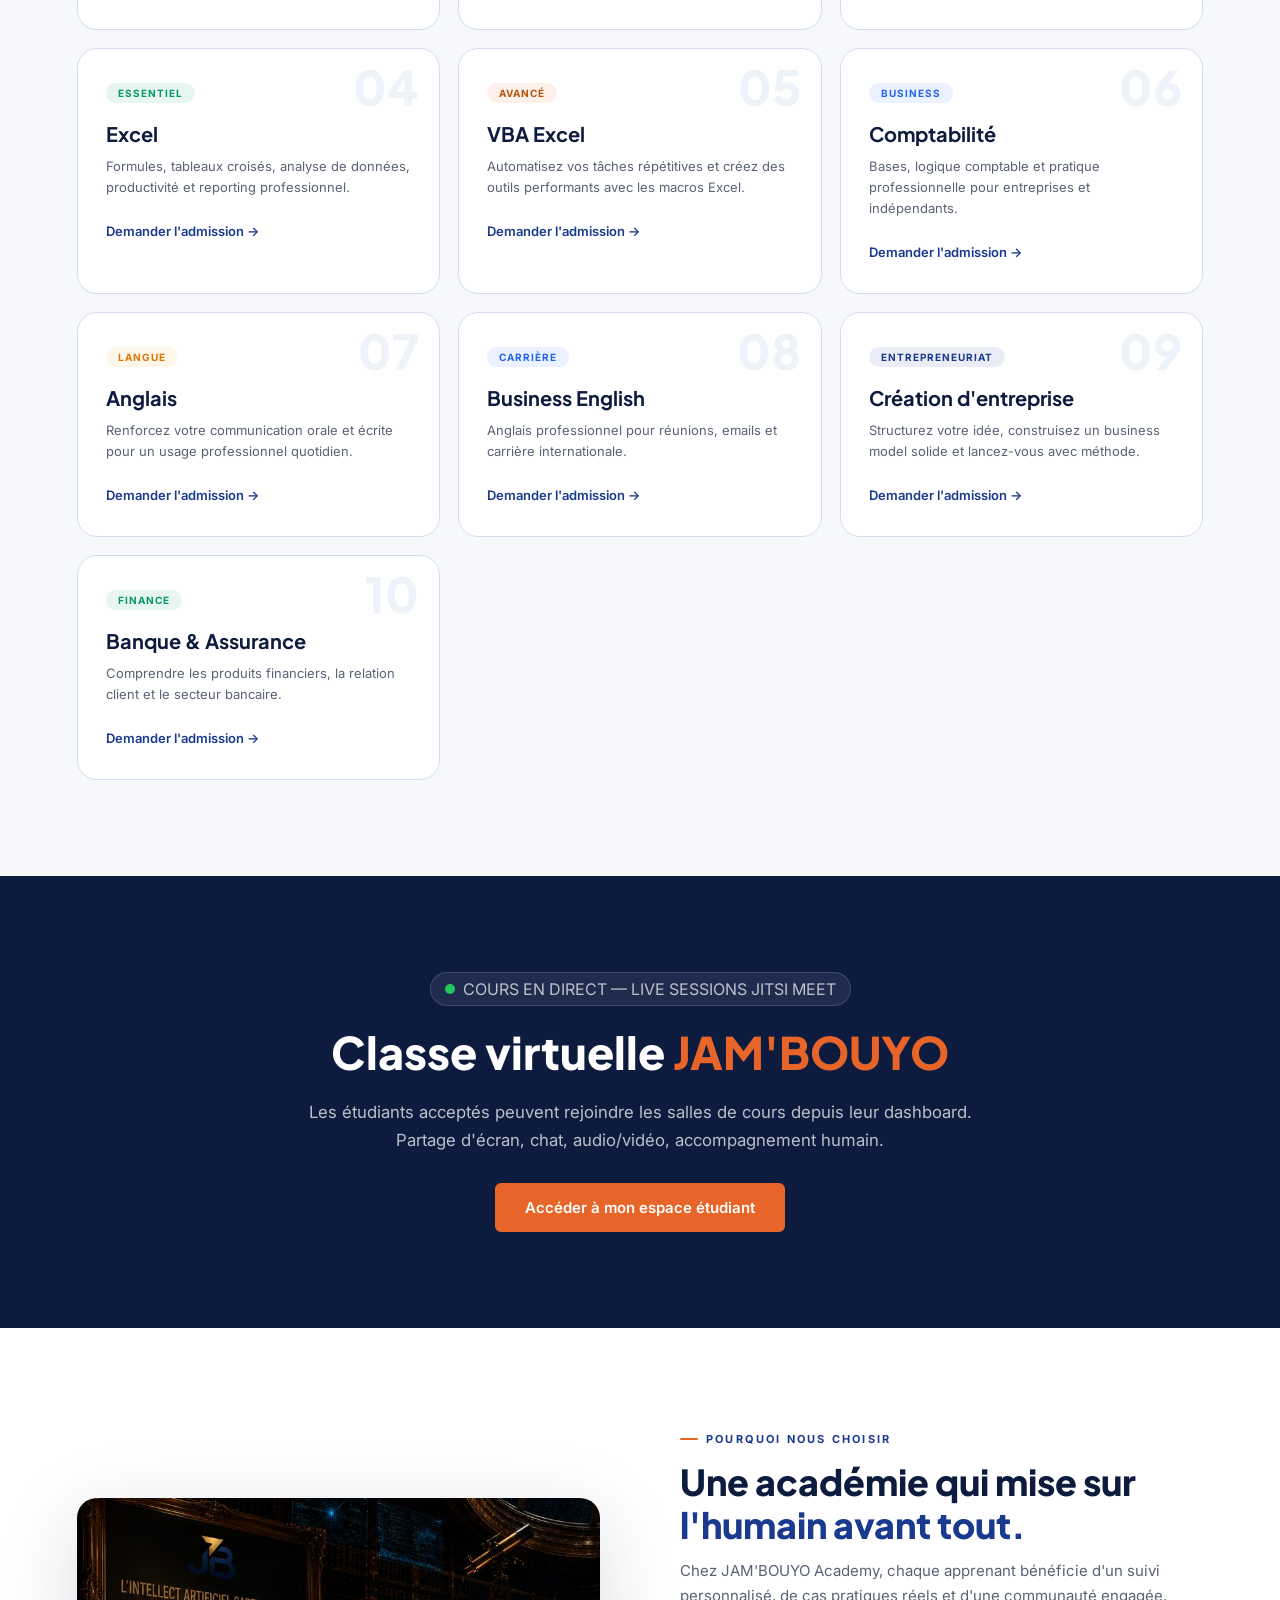
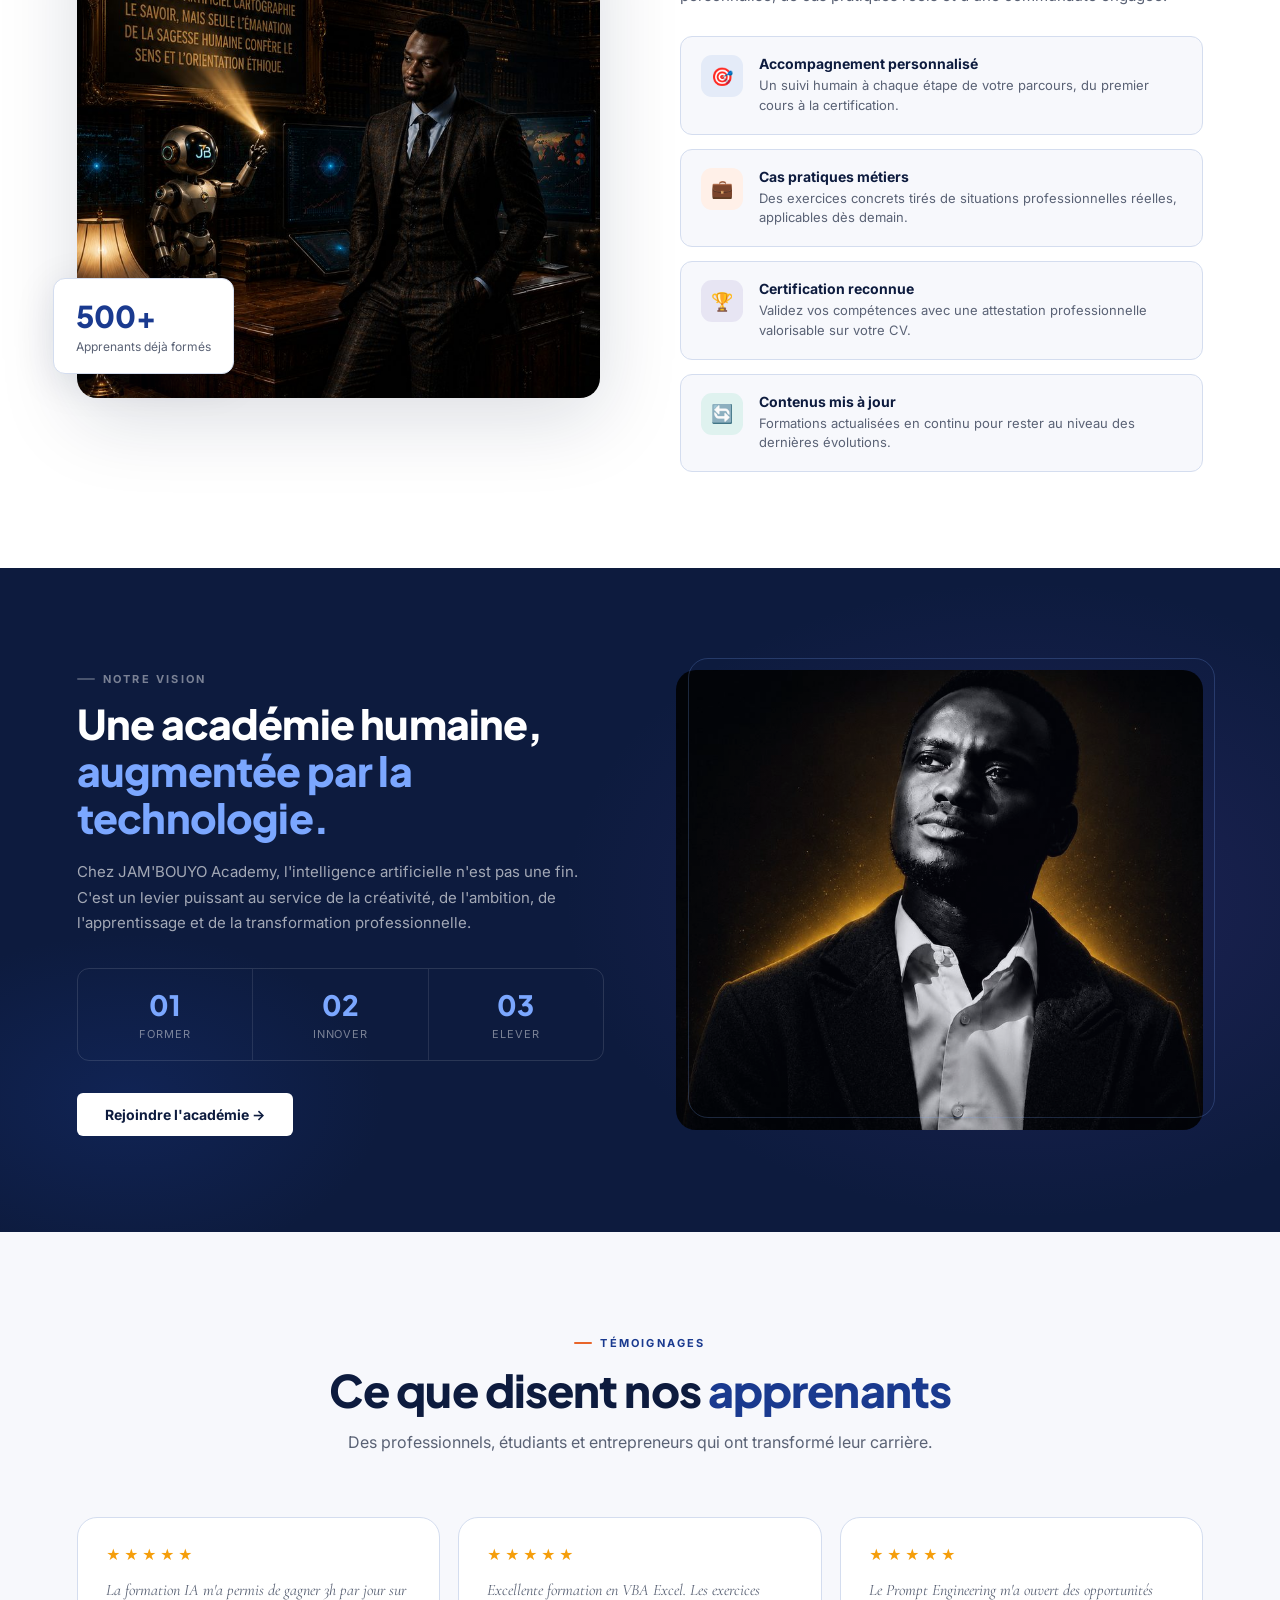
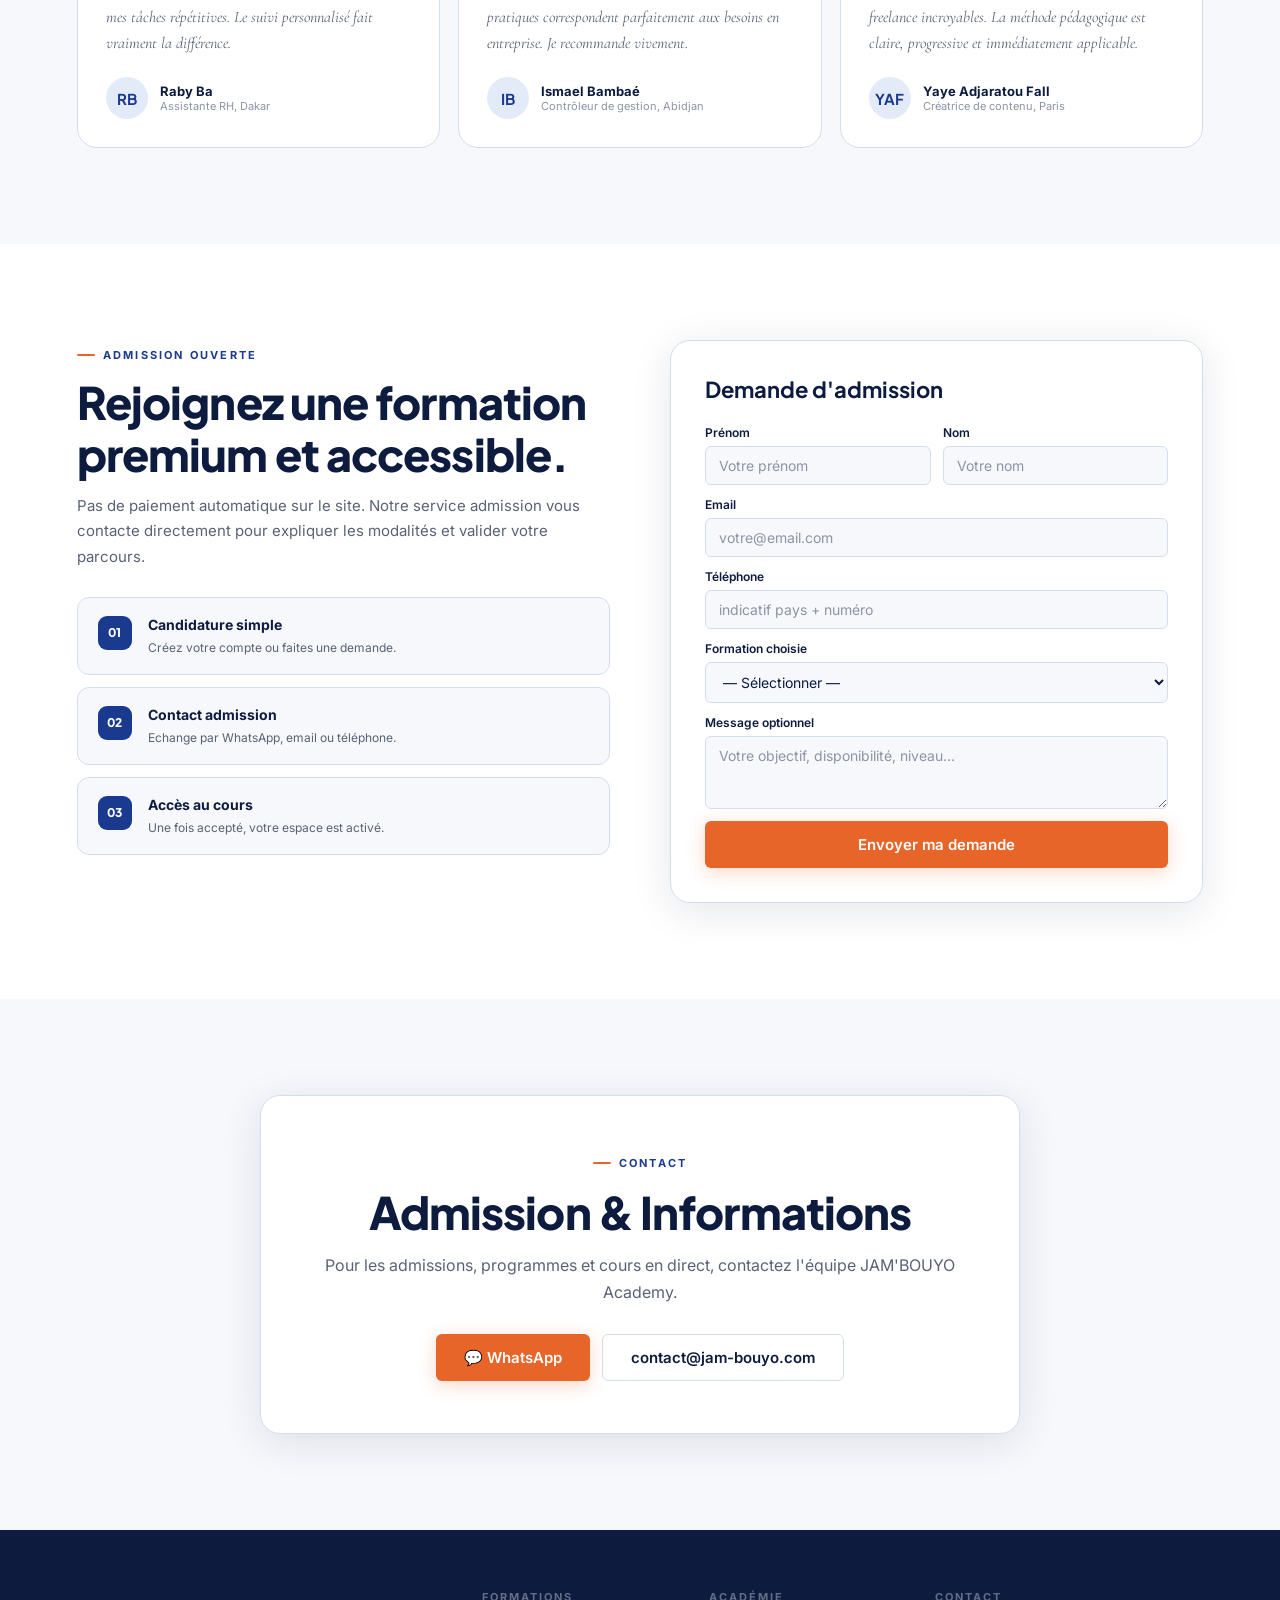
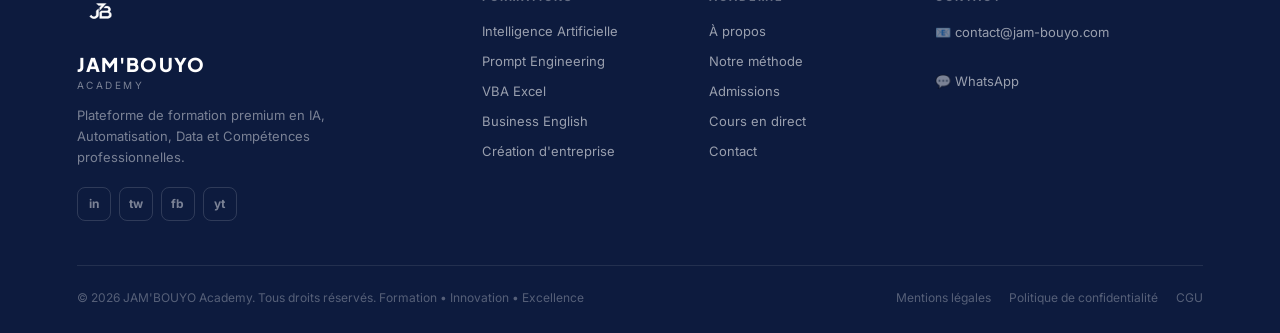
==== commit 1a949fd5: "Update index.html" ====
--- a/index.html
+++ b/index.html
@@ -419,9 +419,9 @@
     <section class="jb-section jb-section-alt">
       <div class="jb-section-head"><div class="jb-tag">T&eacute;moignages</div><h2>Ce que disent nos <em>apprenants</em></h2><p>Des professionnels, &eacute;tudiants et entrepreneurs qui ont transform&eacute; leur carri&egrave;re.</p></div>
       <div class="jb-testi-grid">
-        <div class="jb-testi-card"><div class="jb-stars">&#x2605;&#x2605;&#x2605;&#x2605;&#x2605;</div><blockquote>La formation IA m&#x27;a permis de gagner 3h par jour sur mes t&acirc;ches r&eacute;p&eacute;titives. Le suivi personnalis&eacute; fait vraiment la diff&eacute;rence.</blockquote><div class="jb-author"><div class="jb-avatar">AK</div><div><div class="jb-author-name">Racky Ba</div><div class="jb-author-role">Assistante RH, Dakar</div></div></div></div>
-        <div class="jb-testi-card"><div class="jb-stars">&#x2605;&#x2605;&#x2605;&#x2605;&#x2605;</div><blockquote>Excellente formation en VBA Excel. Les exercices pratiques correspondent parfaitement aux besoins en entreprise. Je recommande vivement.</blockquote><div class="jb-author"><div class="jb-avatar">MB</div><div><div class="jb-author-name">Ismael Bamba&eacute;</div><div class="jb-author-role">Contr&ocirc;leur de gestion, Abidjan</div></div></div></div>
-        <div class="jb-testi-card"><div class="jb-stars">&#x2605;&#x2605;&#x2605;&#x2605;&#x2605;</div><blockquote>Le Prompt Engineering m&#x27;a ouvert des opportunit&eacute;s freelance incroyables. La m&eacute;thode p&eacute;dagogique est claire, progressive et imm&eacute;diatement applicable.</blockquote><div class="jb-author"><div class="jb-avatar">FD</div><div><div class="jb-author-name">Yaye Adjaratou Fall</div><div class="jb-author-role">Cr&eacute;atrice de contenu, Paris</div></div></div></div>
+        <div class="jb-testi-card"><div class="jb-stars">&#x2605;&#x2605;&#x2605;&#x2605;&#x2605;</div><blockquote>La formation IA m&#x27;a permis de gagner 3h par jour sur mes t&acirc;ches r&eacute;p&eacute;titives. Le suivi personnalis&eacute; fait vraiment la diff&eacute;rence.</blockquote><div class="jb-author"><div class="jb-avatar">RB</div><div><div class="jb-author-name">Raby Ba</div><div class="jb-author-role">Assistante RH, Dakar</div></div></div></div>
+        <div class="jb-testi-card"><div class="jb-stars">&#x2605;&#x2605;&#x2605;&#x2605;&#x2605;</div><blockquote>Excellente formation en VBA Excel. Les exercices pratiques correspondent parfaitement aux besoins en entreprise. Je recommande vivement.</blockquote><div class="jb-author"><div class="jb-avatar">IB</div><div><div class="jb-author-name">Ismael Bamba&eacute;</div><div class="jb-author-role">Contr&ocirc;leur de gestion, Abidjan</div></div></div></div>
+        <div class="jb-testi-card"><div class="jb-stars">&#x2605;&#x2605;&#x2605;&#x2605;&#x2605;</div><blockquote>Le Prompt Engineering m&#x27;a ouvert des opportunit&eacute;s freelance incroyables. La m&eacute;thode p&eacute;dagogique est claire, progressive et imm&eacute;diatement applicable.</blockquote><div class="jb-author"><div class="jb-avatar">YAF</div><div><div class="jb-author-name">Yaye Adjaratou Fall</div><div class="jb-author-role">Cr&eacute;atrice de contenu, Paris</div></div></div></div>
       </div>
     </section>
 
